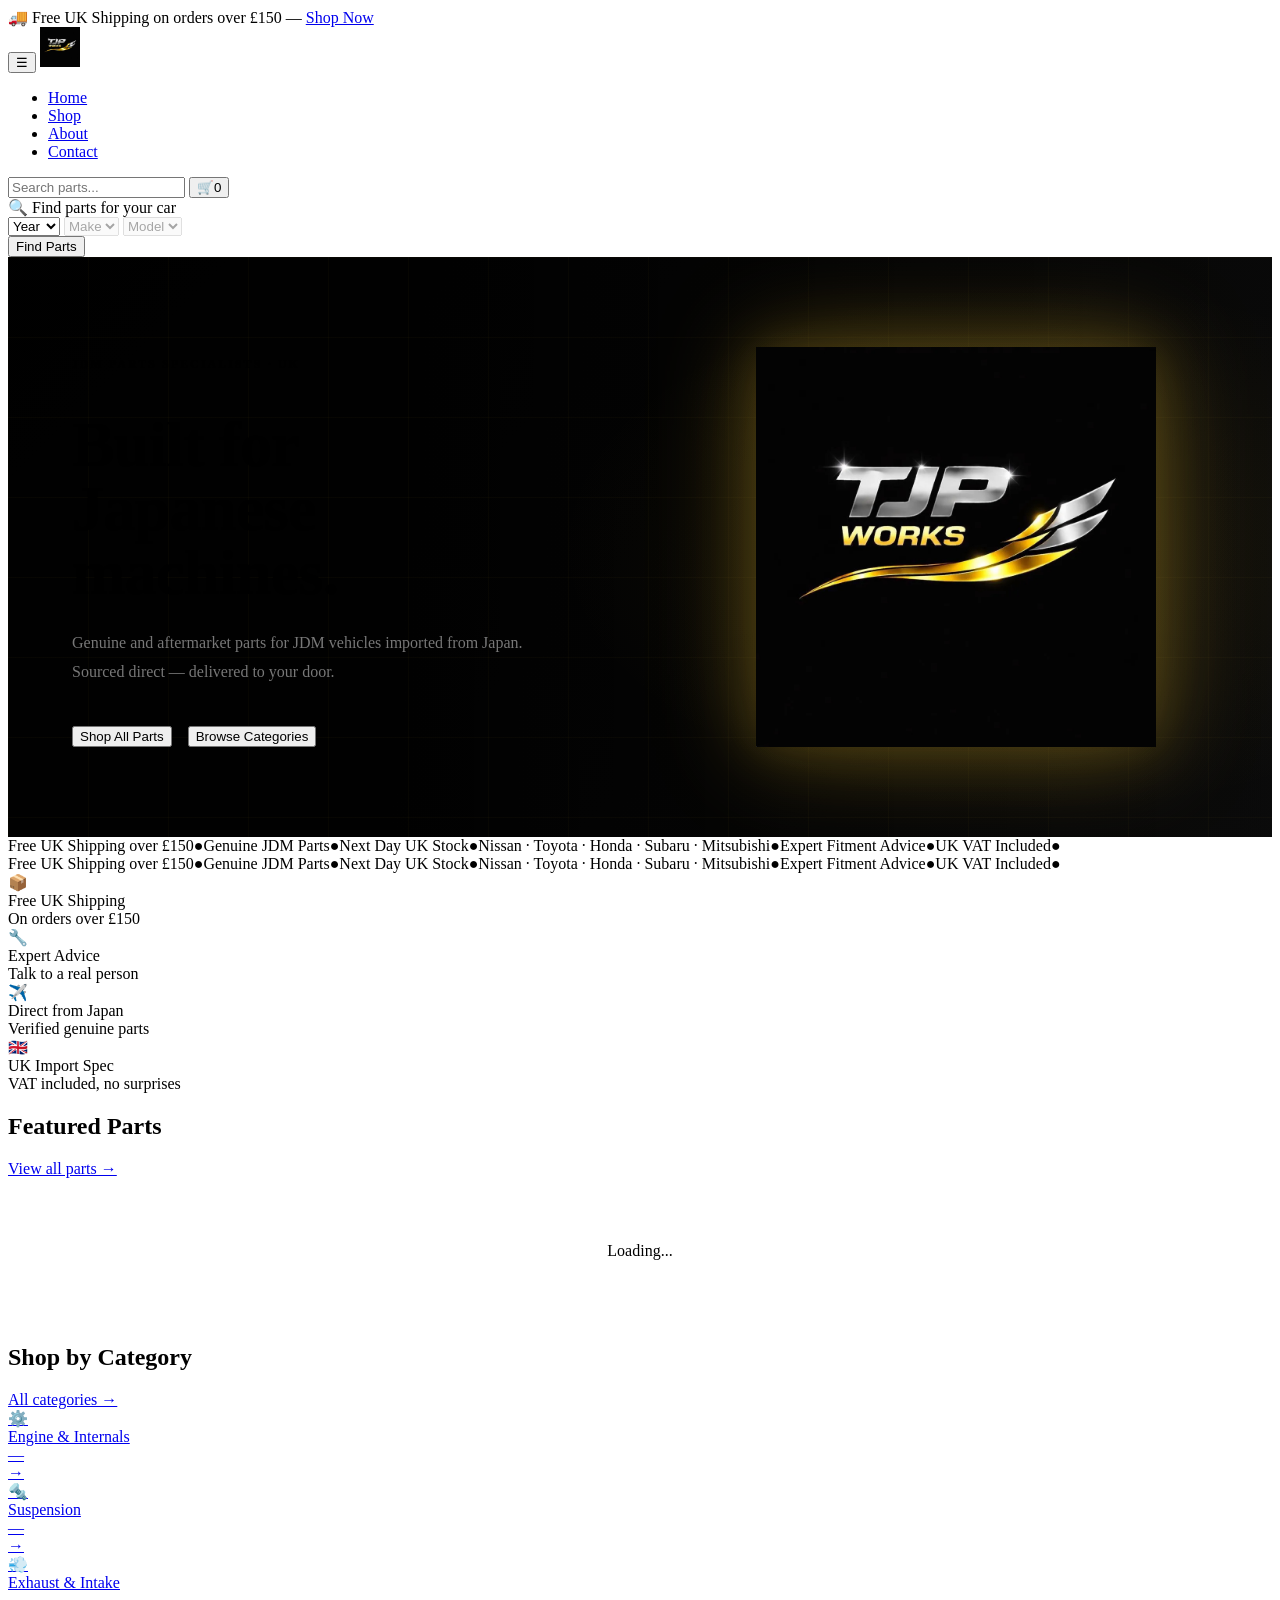
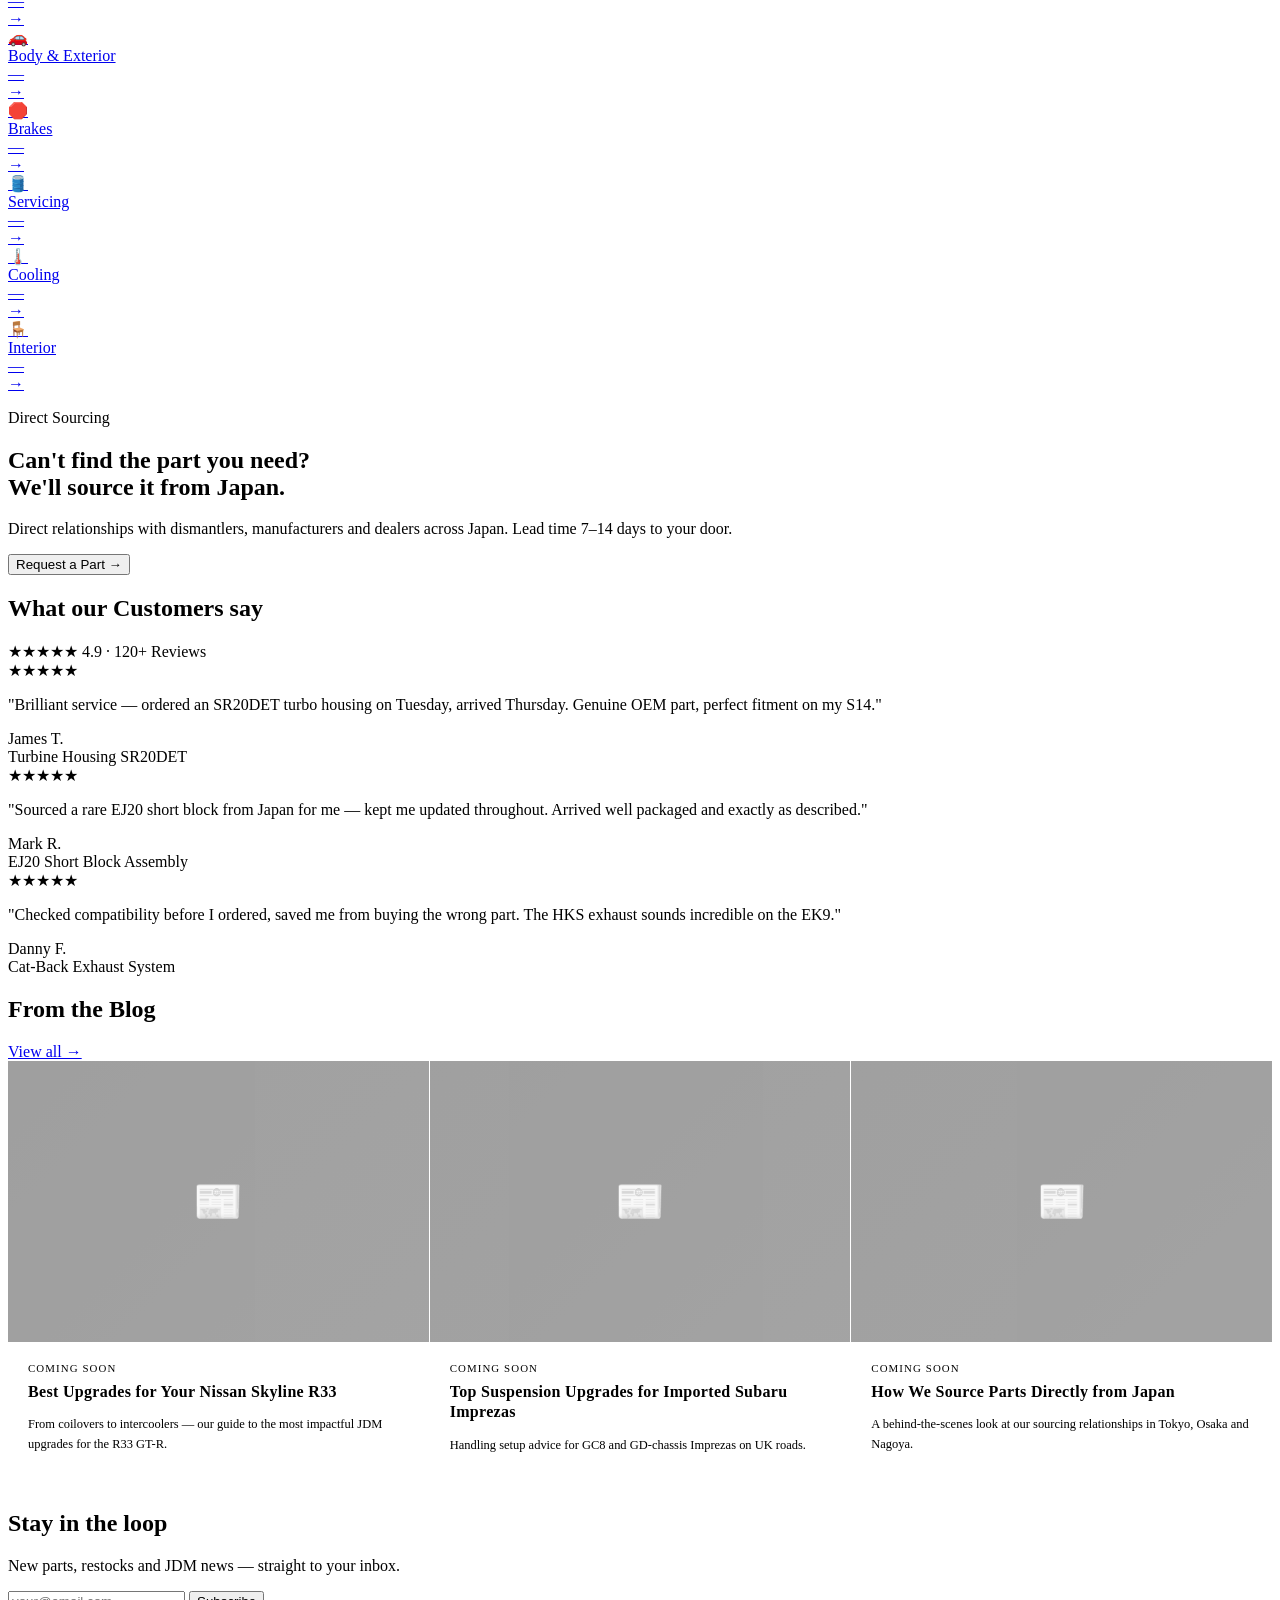
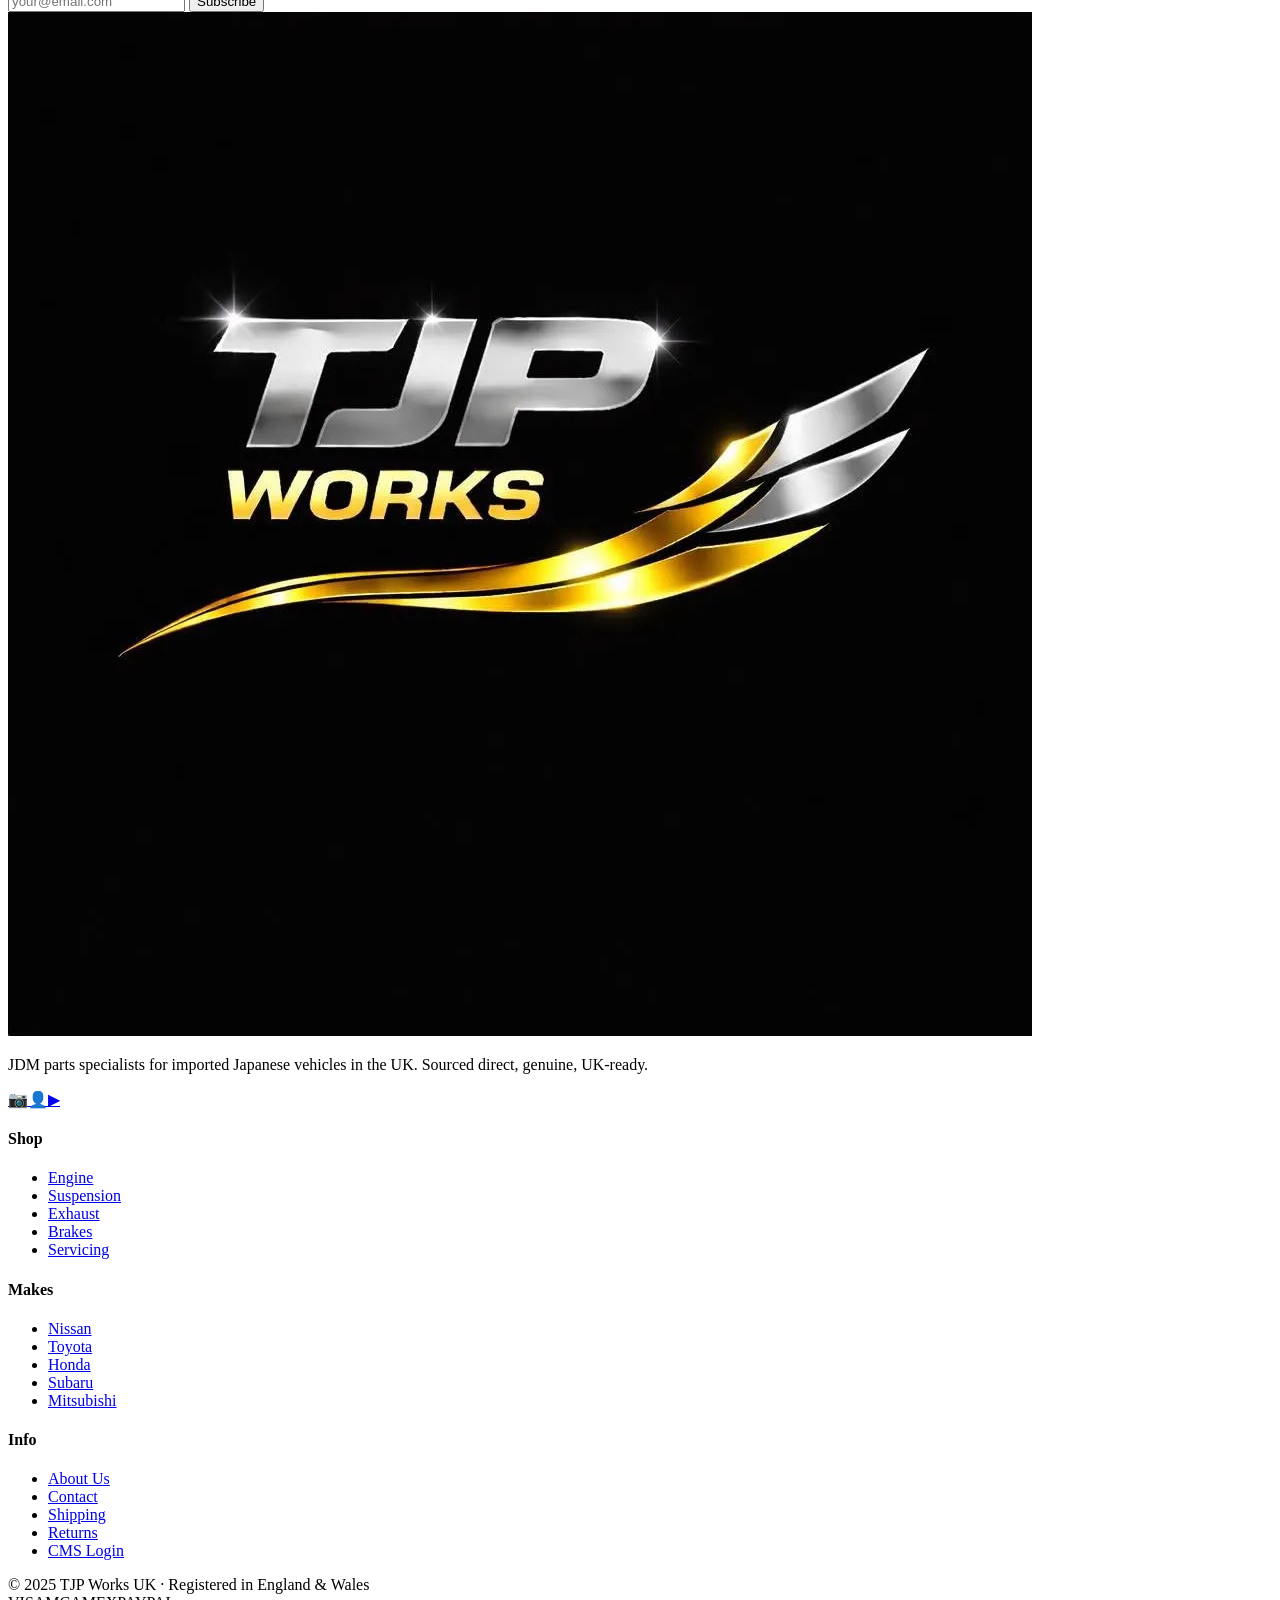
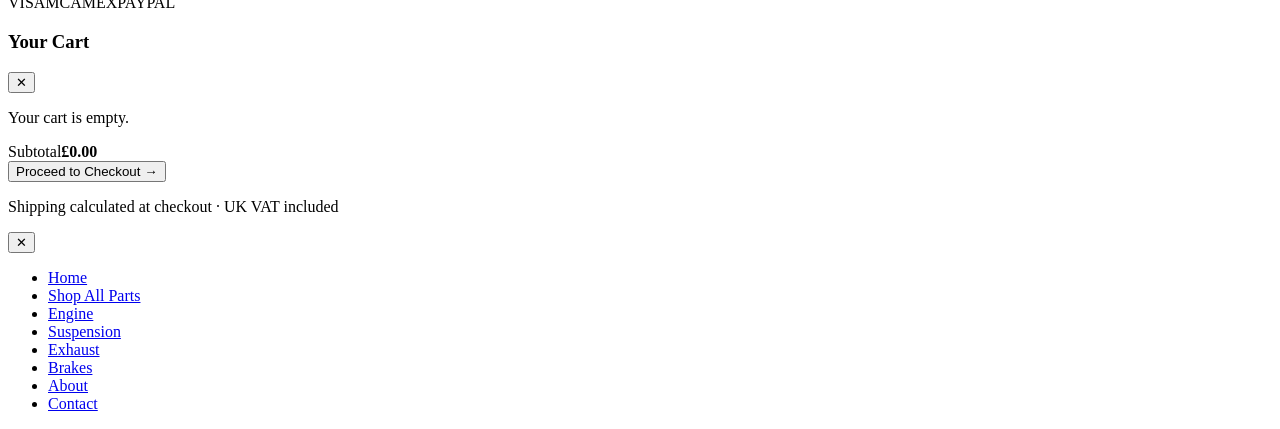
==== index.html @ e97959b3 "Update index.html" ====
<!DOCTYPE html>
<html lang="en">
<head>
<meta charset="UTF-8"/>
<meta name="viewport" content="width=device-width, initial-scale=1.0"/>
<title>TJP Works — JDM Parts Specialists</title>
<link href="https://fonts.googleapis.com/css2?family=Rajdhani:wght@400;500;600;700&family=DM+Sans:ital,wght@0,300;0,400;0,500;1,300&display=swap" rel="stylesheet"/>
<link rel="stylesheet" href="/shared.css"/>
<style>
/* ── Hero ── */
.hero{position:relative;min-height:580px;display:grid;grid-template-columns:1fr 1fr;align-items:center;overflow:hidden;background:#050505}
.hero-bg{position:absolute;inset:0;background:linear-gradient(135deg,#050505 0%,#0d0d0d 100%)}
.hero-bg::after{content:'';position:absolute;inset:0;background:linear-gradient(90deg,rgba(0,0,0,.9) 30%,rgba(0,0,0,.2) 100%)}
.hero-grid-lines{position:absolute;inset:0;background-image:linear-gradient(rgba(201,162,39,.03) 1px,transparent 1px),linear-gradient(90deg,rgba(201,162,39,.03) 1px,transparent 1px);background-size:80px 80px;z-index:1}
.hero-glow{position:absolute;right:0;top:50%;transform:translateY(-50%);width:60%;height:100%;background:radial-gradient(ellipse at 70% 50%,rgba(201,162,39,.08) 0%,transparent 65%);z-index:1}
.hero-content{position:relative;z-index:2;padding:5rem 2rem 5rem 5vw}
.hero-eyebrow{font-size:.72rem;font-weight:600;letter-spacing:.2em;text-transform:uppercase;color:var(--gold);margin-bottom:1rem}
.hero h1{font-family:var(--font-head);font-size:clamp(3rem,5vw,5rem);font-weight:700;line-height:1.0;letter-spacing:-.01em;margin-bottom:1.5rem}
.hero h1 em{font-style:normal;color:var(--gold)}
.hero-sub{font-size:1rem;color:#777;max-width:480px;margin-bottom:2.5rem;line-height:1.8;font-weight:300}
.hero-ctas{display:flex;gap:1rem;flex-wrap:wrap}
.hero-logo-side{position:relative;z-index:2;display:flex;align-items:center;justify-content:center;padding:2rem}
.hero-logo-side img{width:85%;max-width:400px;filter:drop-shadow(0 0 50px rgba(201,162,39,.4)) drop-shadow(0 0 20px rgba(201,162,39,.15));animation:float 5s ease-in-out infinite}
@keyframes float{0%,100%{transform:translateY(0)}50%{transform:translateY(-14px)}}

/* ── Featured grid ── */
.featured-grid{display:grid;grid-template-columns:repeat(3,1fr);gap:1px;background:var(--border)}

/* ── Blog ── */
.blog-grid{display:grid;grid-template-columns:repeat(3,1fr);gap:1px;background:var(--border)}
.blog-card{background:var(--card);overflow:hidden;transition:border-color .2s;border-bottom:2px solid transparent;cursor:pointer}
.blog-card:hover{border-bottom-color:var(--gold)}
.blog-img{aspect-ratio:3/2;background:linear-gradient(135deg,#111,#1a1a1a);display:flex;align-items:center;justify-content:center;font-size:2.5rem;opacity:.4;border-bottom:1px solid var(--border)}
.blog-body{padding:1.25rem}
.blog-date{font-size:.68rem;letter-spacing:.1em;text-transform:uppercase;color:var(--mid);margin-bottom:.5rem}
.blog-title{font-family:var(--font-head);font-size:1rem;font-weight:600;line-height:1.3;letter-spacing:.02em;margin-bottom:.6rem;transition:color .2s}
.blog-card:hover .blog-title{color:var(--gold)}
.blog-excerpt{font-size:.78rem;color:var(--mid);line-height:1.6;font-weight:300}

@media(max-width:900px){
  .hero{grid-template-columns:1fr}
  .hero-logo-side{display:none}
  .featured-grid{grid-template-columns:repeat(2,1fr)}
  .blog-grid{grid-template-columns:1fr}
}
@media(max-width:600px){
  .featured-grid{grid-template-columns:1fr}
}
</style>
</head>
<body>

<div class="announce">🚚 Free UK Shipping on orders over £150 — <a href="/shop.html">Shop Now</a></div>

<nav>
  <div class="nav-inner">
    <button class="mobile-menu-btn" onclick="toggleMobileNav()">☰</button>
    <a href="/" class="nav-logo" id="navLogo">
      <span class="nav-logo-text" id="navLogoText">TJP <span>Works</span></span>
    </a>
    <ul class="nav-links">
      <li><a href="/" class="active">Home</a></li>
      <li><a href="/shop.html">Shop</a></li>
      <li><a href="/about.html">About</a></li>
      <li><a href="mailto:parts@tjpworks.co.uk">Contact</a></li>
    </ul>
    <div class="nav-right">
      <input class="nav-search" type="text" placeholder="Search parts..." id="navSearch" onkeydown="if(event.key==='Enter')goToShopSearch(this.value)"/>
      <button class="nav-icon-btn" onclick="openCart()" title="Cart">
        🛒<span class="cart-badge" id="cartBadge">0</span>
      </button>
    </div>
  </div>
</nav>

<!-- VEHICLE BAR -->
<div class="vehicle-bar">
  <div class="vehicle-bar-inner">
    <span class="vehicle-bar-label">🔍 Find parts for your car</span>
    <div class="vehicle-selects">
      <select class="v-select" id="vYear" onchange="onYearChange()"><option value="">Year</option></select>
      <select class="v-select" id="vMake" onchange="onMakeChange()" disabled><option value="">Make</option></select>
      <select class="v-select" id="vModel" disabled><option value="">Model</option></select>
    </div>
    <button class="v-find-btn" onclick="findPartsByVehicle()">Find Parts</button>
  </div>
</div>

<!-- HERO -->
<div class="hero">
  <div class="hero-bg"></div>
  <div class="hero-grid-lines"></div>
  <div class="hero-glow"></div>
  <div class="hero-content">
    <p class="hero-eyebrow">JDM Parts Specialists · UK</p>
    <h1>Built for<br><em>Japanese</em><br>machines.</h1>
    <p class="hero-sub">Genuine and aftermarket parts for JDM vehicles imported from Japan. Sourced direct — delivered to your door.</p>
    <div class="hero-ctas">
      <a href="/shop.html"><button class="btn-primary">Shop All Parts</button></a>
      <a href="/shop.html"><button class="btn-ghost">Browse Categories</button></a>
    </div>
  </div>
  <div class="hero-logo-side">
    <img src="/TJPWORKSLOGO.jpg" alt="TJP Works" onerror="this.parentElement.style.display='none'"/>
  </div>
</div>

<!-- TICKER -->
<div class="ticker-wrap">
  <div class="ticker">
    <div class="ticker-inner"><span>Free UK Shipping over £150</span><span class="dot">●</span><span>Genuine JDM Parts</span><span class="dot">●</span><span>Next Day UK Stock</span><span class="dot">●</span><span>Nissan · Toyota · Honda · Subaru · Mitsubishi</span><span class="dot">●</span><span>Expert Fitment Advice</span><span class="dot">●</span><span>UK VAT Included</span><span class="dot">●</span></div>
    <div class="ticker-inner"><span>Free UK Shipping over £150</span><span class="dot">●</span><span>Genuine JDM Parts</span><span class="dot">●</span><span>Next Day UK Stock</span><span class="dot">●</span><span>Nissan · Toyota · Honda · Subaru · Mitsubishi</span><span class="dot">●</span><span>Expert Fitment Advice</span><span class="dot">●</span><span>UK VAT Included</span><span class="dot">●</span></div>
  </div>
</div>

<!-- TRUST BAR -->
<div class="trust-bar">
  <div class="trust-bar-inner">
    <div class="trust-item"><div class="trust-icon-wrap">📦</div><div><div class="trust-label">Free UK Shipping</div><div class="trust-sub">On orders over £150</div></div></div>
    <div class="trust-item"><div class="trust-icon-wrap">🔧</div><div><div class="trust-label">Expert Advice</div><div class="trust-sub">Talk to a real person</div></div></div>
    <div class="trust-item"><div class="trust-icon-wrap">✈️</div><div><div class="trust-label">Direct from Japan</div><div class="trust-sub">Verified genuine parts</div></div></div>
    <div class="trust-item"><div class="trust-icon-wrap">🇬🇧</div><div><div class="trust-label">UK Import Spec</div><div class="trust-sub">VAT included, no surprises</div></div></div>
  </div>
</div>

<!-- FEATURED PRODUCTS -->
<div class="section-wrap">
  <div class="section-hd">
    <h2>Featured <span>Parts</span></h2>
    <a href="/shop.html" class="view-all">View all parts →</a>
  </div>
  <div class="featured-grid" id="featuredGrid">
    <p style="color:var(--mid);padding:3rem;grid-column:1/-1;text-align:center">Loading...</p>
  </div>
</div>

<!-- CATEGORIES -->
<div class="section-wrap" style="padding-top:0">
  <div class="section-hd">
    <h2>Shop by <span>Category</span></h2>
    <a href="/shop.html" class="view-all">All categories →</a>
  </div>
  <div class="cat-tiles">
    <a href="/shop.html?category=engine" class="cat-tile"><div class="cat-tile-bg"></div><div class="cat-tile-emoji">⚙️</div><div class="cat-tile-overlay"></div><div class="cat-tile-content"><div class="cat-tile-name">Engine & Internals</div><div class="cat-tile-count" id="count-engine">—</div></div><span class="cat-tile-arrow">→</span></a>
    <a href="/shop.html?category=suspension" class="cat-tile"><div class="cat-tile-bg"></div><div class="cat-tile-emoji">🔩</div><div class="cat-tile-overlay"></div><div class="cat-tile-content"><div class="cat-tile-name">Suspension</div><div class="cat-tile-count" id="count-suspension">—</div></div><span class="cat-tile-arrow">→</span></a>
    <a href="/shop.html?category=exhaust" class="cat-tile"><div class="cat-tile-bg"></div><div class="cat-tile-emoji">💨</div><div class="cat-tile-overlay"></div><div class="cat-tile-content"><div class="cat-tile-name">Exhaust & Intake</div><div class="cat-tile-count" id="count-exhaust">—</div></div><span class="cat-tile-arrow">→</span></a>
    <a href="/shop.html?category=body" class="cat-tile"><div class="cat-tile-bg"></div><div class="cat-tile-emoji">🚗</div><div class="cat-tile-overlay"></div><div class="cat-tile-content"><div class="cat-tile-name">Body & Exterior</div><div class="cat-tile-count" id="count-body">—</div></div><span class="cat-tile-arrow">→</span></a>
    <a href="/shop.html?category=brakes" class="cat-tile"><div class="cat-tile-bg"></div><div class="cat-tile-emoji">🛑</div><div class="cat-tile-overlay"></div><div class="cat-tile-content"><div class="cat-tile-name">Brakes</div><div class="cat-tile-count" id="count-brakes">—</div></div><span class="cat-tile-arrow">→</span></a>
    <a href="/shop.html?category=servicing" class="cat-tile"><div class="cat-tile-bg"></div><div class="cat-tile-emoji">🛢️</div><div class="cat-tile-overlay"></div><div class="cat-tile-content"><div class="cat-tile-name">Servicing</div><div class="cat-tile-count" id="count-servicing">—</div></div><span class="cat-tile-arrow">→</span></a>
    <a href="/shop.html?category=cooling" class="cat-tile"><div class="cat-tile-bg"></div><div class="cat-tile-emoji">🌡️</div><div class="cat-tile-overlay"></div><div class="cat-tile-content"><div class="cat-tile-name">Cooling</div><div class="cat-tile-count" id="count-cooling">—</div></div><span class="cat-tile-arrow">→</span></a>
    <a href="/shop.html?category=interior" class="cat-tile"><div class="cat-tile-bg"></div><div class="cat-tile-emoji">🪑</div><div class="cat-tile-overlay"></div><div class="cat-tile-content"><div class="cat-tile-name">Interior</div><div class="cat-tile-count" id="count-interior">—</div></div><span class="cat-tile-arrow">→</span></a>
  </div>
</div>

<!-- EDITORIAL -->
<div class="editorial">
  <div class="editorial-bg"></div><div class="editorial-grid"></div><div class="editorial-glow"></div>
  <div class="editorial-content">
    <p class="editorial-tag">Direct Sourcing</p>
    <h2>Can't find the part you need?<br>We'll source it from Japan.</h2>
    <p>Direct relationships with dismantlers, manufacturers and dealers across Japan. Lead time 7–14 days to your door.</p>
    <button class="btn-primary" onclick="window.location.href='mailto:parts@tjpworks.co.uk'">Request a Part →</button>
  </div>
</div>

<!-- REVIEWS -->
<div class="section-wrap">
  <div class="section-hd"><h2>What our <span>Customers</span> say</h2><span class="view-all">★★★★★ 4.9 · 120+ Reviews</span></div>
  <div class="reviews-grid">
    <div class="review-card"><div class="review-stars">★★★★★</div><p class="review-text">"Brilliant service — ordered an SR20DET turbo housing on Tuesday, arrived Thursday. Genuine OEM part, perfect fitment on my S14."</p><div class="review-author">James T.</div><div class="review-product">Turbine Housing SR20DET</div></div>
    <div class="review-card"><div class="review-stars">★★★★★</div><p class="review-text">"Sourced a rare EJ20 short block from Japan for me — kept me updated throughout. Arrived well packaged and exactly as described."</p><div class="review-author">Mark R.</div><div class="review-product">EJ20 Short Block Assembly</div></div>
    <div class="review-card"><div class="review-stars">★★★★★</div><p class="review-text">"Checked compatibility before I ordered, saved me from buying the wrong part. The HKS exhaust sounds incredible on the EK9."</p><div class="review-author">Danny F.</div><div class="review-product">Cat-Back Exhaust System</div></div>
  </div>
</div>

<!-- BLOG -->
<div class="section-wrap" style="padding-top:0">
  <div class="section-hd"><h2>From the <span>Blog</span></h2><a href="#" class="view-all">View all →</a></div>
  <div class="blog-grid">
    <div class="blog-card"><div class="blog-img">📰</div><div class="blog-body"><div class="blog-date">Coming Soon</div><div class="blog-title">Best Upgrades for Your Nissan Skyline R33</div><p class="blog-excerpt">From coilovers to intercoolers — our guide to the most impactful JDM upgrades for the R33 GT-R.</p></div></div>
    <div class="blog-card"><div class="blog-img">📰</div><div class="blog-body"><div class="blog-date">Coming Soon</div><div class="blog-title">Top Suspension Upgrades for Imported Subaru Imprezas</div><p class="blog-excerpt">Handling setup advice for GC8 and GD-chassis Imprezas on UK roads.</p></div></div>
    <div class="blog-card"><div class="blog-img">📰</div><div class="blog-body"><div class="blog-date">Coming Soon</div><div class="blog-title">How We Source Parts Directly from Japan</div><p class="blog-excerpt">A behind-the-scenes look at our sourcing relationships in Tokyo, Osaka and Nagoya.</p></div></div>
  </div>
</div>

<!-- NEWSLETTER -->
<div class="newsletter">
  <h2>Stay in the <span style="color:var(--gold)">loop</span></h2>
  <p>New parts, restocks and JDM news — straight to your inbox.</p>
  <div class="newsletter-form">
    <input class="newsletter-input" type="email" placeholder="your@email.com"/>
    <button class="newsletter-btn">Subscribe</button>
  </div>
</div>

<!-- FOOTER -->
<footer>
  <div class="footer-inner">
    <div class="footer-brand">
      <img src="/TJPWORKSLOGO.jpg" alt="TJP Works" onerror="this.style.display='none';document.getElementById('ftLogoTxt').style.display='block'"/>
      <div class="footer-brand-text" id="ftLogoTxt" style="display:none">TJP <span>Works</span> UK</div>
      <p class="footer-desc">JDM parts specialists for imported Japanese vehicles in the UK. Sourced direct, genuine, UK-ready.</p>
      <div class="footer-socials"><a class="social-btn" href="#">📷</a><a class="social-btn" href="#">👤</a><a class="social-btn" href="#">▶</a></div>
    </div>
    <div class="footer-col"><h4>Shop</h4><ul><li><a href="/shop.html?category=engine">Engine</a></li><li><a href="/shop.html?category=suspension">Suspension</a></li><li><a href="/shop.html?category=exhaust">Exhaust</a></li><li><a href="/shop.html?category=brakes">Brakes</a></li><li><a href="/shop.html?category=servicing">Servicing</a></li></ul></div>
    <div class="footer-col"><h4>Makes</h4><ul><li><a href="/shop.html?make=nissan">Nissan</a></li><li><a href="/shop.html?make=toyota">Toyota</a></li><li><a href="/shop.html?make=honda">Honda</a></li><li><a href="/shop.html?make=subaru">Subaru</a></li><li><a href="/shop.html?make=mitsubishi">Mitsubishi</a></li></ul></div>
    <div class="footer-col"><h4>Info</h4><ul><li><a href="/about.html">About Us</a></li><li><a href="mailto:parts@tjpworks.co.uk">Contact</a></li><li><a href="#">Shipping</a></li><li><a href="#">Returns</a></li><li><a href="/admin">CMS Login</a></li></ul></div>
  </div>
  <div class="footer-bottom">
    <div class="footer-bottom-left">© 2025 TJP Works UK · Registered in England & Wales</div>
    <div class="payment-icons"><span class="pay-icon">VISA</span><span class="pay-icon">MC</span><span class="pay-icon">AMEX</span><span class="pay-icon">PAYPAL</span></div>
  </div>
</footer>

<!-- CART -->
<div class="overlay" id="overlay" onclick="closeCart()"></div>
<div class="cart-drawer" id="cartDrawer">
  <div class="cart-head"><h3>Your Cart</h3><button class="cart-close" onclick="closeCart()">✕</button></div>
  <div class="cart-body" id="cartBody"><p class="cart-empty">Your cart is empty.</p></div>
  <div class="cart-foot">
    <div class="cart-subtotal"><span>Subtotal</span><strong id="cartTotal">£0.00</strong></div>
    <button class="checkout-btn" onclick="alert('Checkout coming soon!\n\nTo order now email parts@tjpworks.co.uk')">Proceed to Checkout →</button>
    <p class="cart-note">Shipping calculated at checkout · UK VAT included</p>
  </div>
</div>

<!-- MOBILE NAV -->
<div class="overlay" id="mobileOverlay" onclick="toggleMobileNav()"></div>
<div class="mobile-nav" id="mobileNav">
  <button class="mobile-nav-close" onclick="toggleMobileNav()">✕</button>
  <ul class="mobile-nav-links">
    <li><a href="/">Home</a></li>
    <li><a href="/shop.html">Shop All Parts</a></li>
    <li><a href="/shop.html?category=engine">Engine</a></li>
    <li><a href="/shop.html?category=suspension">Suspension</a></li>
    <li><a href="/shop.html?category=exhaust">Exhaust</a></li>
    <li><a href="/shop.html?category=brakes">Brakes</a></li>
    <li><a href="/about.html">About</a></li>
    <li><a href="mailto:parts@tjpworks.co.uk">Contact</a></li>
  </ul>
</div>

<div class="toast" id="toast"></div>

<script src="/shared.js"></script>
<script>
// ── Logo ──────────────────────────────────────────────────────
(function(){
  const img = new Image();
  img.onload = function(){
    img.style.cssText = 'height:40px;width:auto';
    img.alt = 'TJP Works';
    const wrap = document.getElementById('navLogo');
    wrap.innerHTML = '';
    wrap.appendChild(img);
  };
  img.src = '/TJPWORKSLOGO.jpg';
})();

// ── Vehicle selector ──────────────────────────────────────────
(function(){
  const sel = document.getElementById('vYear');
  for(let y = 2024; y >= 1980; y--){
    const o = document.createElement('option');
    o.value = y; o.textContent = y;
    sel.appendChild(o);
  }
})();

function onYearChange(){
  const year = parseInt(document.getElementById('vYear').value);
  const makeSel = document.getElementById('vMake');
  makeSel.innerHTML = '<option value="">Make</option>';
  document.getElementById('vModel').innerHTML = '<option value="">Model</option>';
  document.getElementById('vModel').disabled = true;
  if(!year){ makeSel.disabled = true; return; }
  Object.entries(VEHICLE_DATA).forEach(([k,v])=>{
    const o = document.createElement('option');
    o.value = k; o.textContent = v.label;
    makeSel.appendChild(o);
  });
  makeSel.disabled = false;
}

function onMakeChange(){
  const make = document.getElementById('vMake').value;
  const modelSel = document.getElementById('vModel');
  modelSel.innerHTML = '<option value="">Model</option>';
  if(!make){ modelSel.disabled = true; return; }
  VEHICLE_DATA[make]?.models.forEach(m => {
    const o = document.createElement('option');
    o.value = m; o.textContent = m;
    modelSel.appendChild(o);
  });
  modelSel.disabled = false;
}

function findPartsByVehicle(){
  const year  = document.getElementById('vYear').value;
  const make  = document.getElementById('vMake').value;
  const model = document.getElementById('vModel').value;
  if(!year && !make){ showToast('Please select a year or make'); return; }
  const params = new URLSearchParams();
  if(year)  params.set('year', year);
  if(make)  params.set('make', make);
  if(model) params.set('model', model);
  window.location.href = '/shop.html?' + params.toString();
}

function goToShopSearch(val){
  if(val.trim()) window.location.href = '/shop.html?search=' + encodeURIComponent(val.trim());
}

// ── Load featured products ────────────────────────────────────
function productCardHTML(p, allProducts) {
  const id = getProductId(p);
  const imgHTML = p.image
    ? `<img src="${p.image}" alt="${p.title}"/>`
    : `<span class="placeholder-emoji">${p.emoji || '⚙️'}</span>`;
  const badge = p.badge ? `<span class="product-badge badge-${p.badge.toLowerCase()==='sale'?'sale':p.badge.toLowerCase()==='jdm'?'jdm':'new'}">${p.badge}</span>` : '';
  const stock = p.stock==='uk'
    ? '<span class="stock-dot dot-uk">UK Stock</span>'
    : '<span class="stock-dot dot-jp">Japan</span>';
  const was = p.original_price ? `<span class="product-was">£${Number(p.original_price).toLocaleString()}</span>` : '';
  return `
    <div class="product-card" onclick="window.location.href='/product.html?id=${id}'">
      <div class="product-card-img">${badge}${imgHTML}${stock}</div>
      <div class="product-card-body">
        <div class="product-brand">${p.brand}</div>
        <div class="product-name">${p.title}</div>
        <div class="product-compat">Fits: ${p.compatibility}</div>
        <div class="product-foot">
          <div class="product-price">£${Number(p.price).toLocaleString()}${was}</div>
          <button class="add-btn" onclick="event.stopPropagation();addToCart('${id}', window._products)">Add</button>
        </div>
      </div>
    </div>`;
}

loadProducts().then(products => {
  window._products = products;

  // Update category counts
  ['engine','suspension','exhaust','body','brakes','servicing','cooling','interior'].forEach(cat => {
    const el = document.getElementById('count-' + cat);
    if(el){
      const n = products.filter(p => p.category === cat).length;
      el.textContent = n + ' part' + (n !== 1 ? 's' : '');
    }
  });

  // Get featured products — manual first, fallback to newest
  let featured = products.filter(p => p.featured === true || p.featured === 'true');
  if(!featured.length) featured = [...products].reverse().slice(0, 6);
  featured = featured.slice(0, 6);

  const grid = document.getElementById('featuredGrid');
  if(!featured.length){
    grid.innerHTML = '<p style="color:var(--mid);padding:3rem;grid-column:1/-1;text-align:center">No featured products yet — add some in the CMS.</p>';
    return;
  }
  grid.innerHTML = featured.map(p => productCardHTML(p, products)).join('');
});
</script>
</body>
</html>
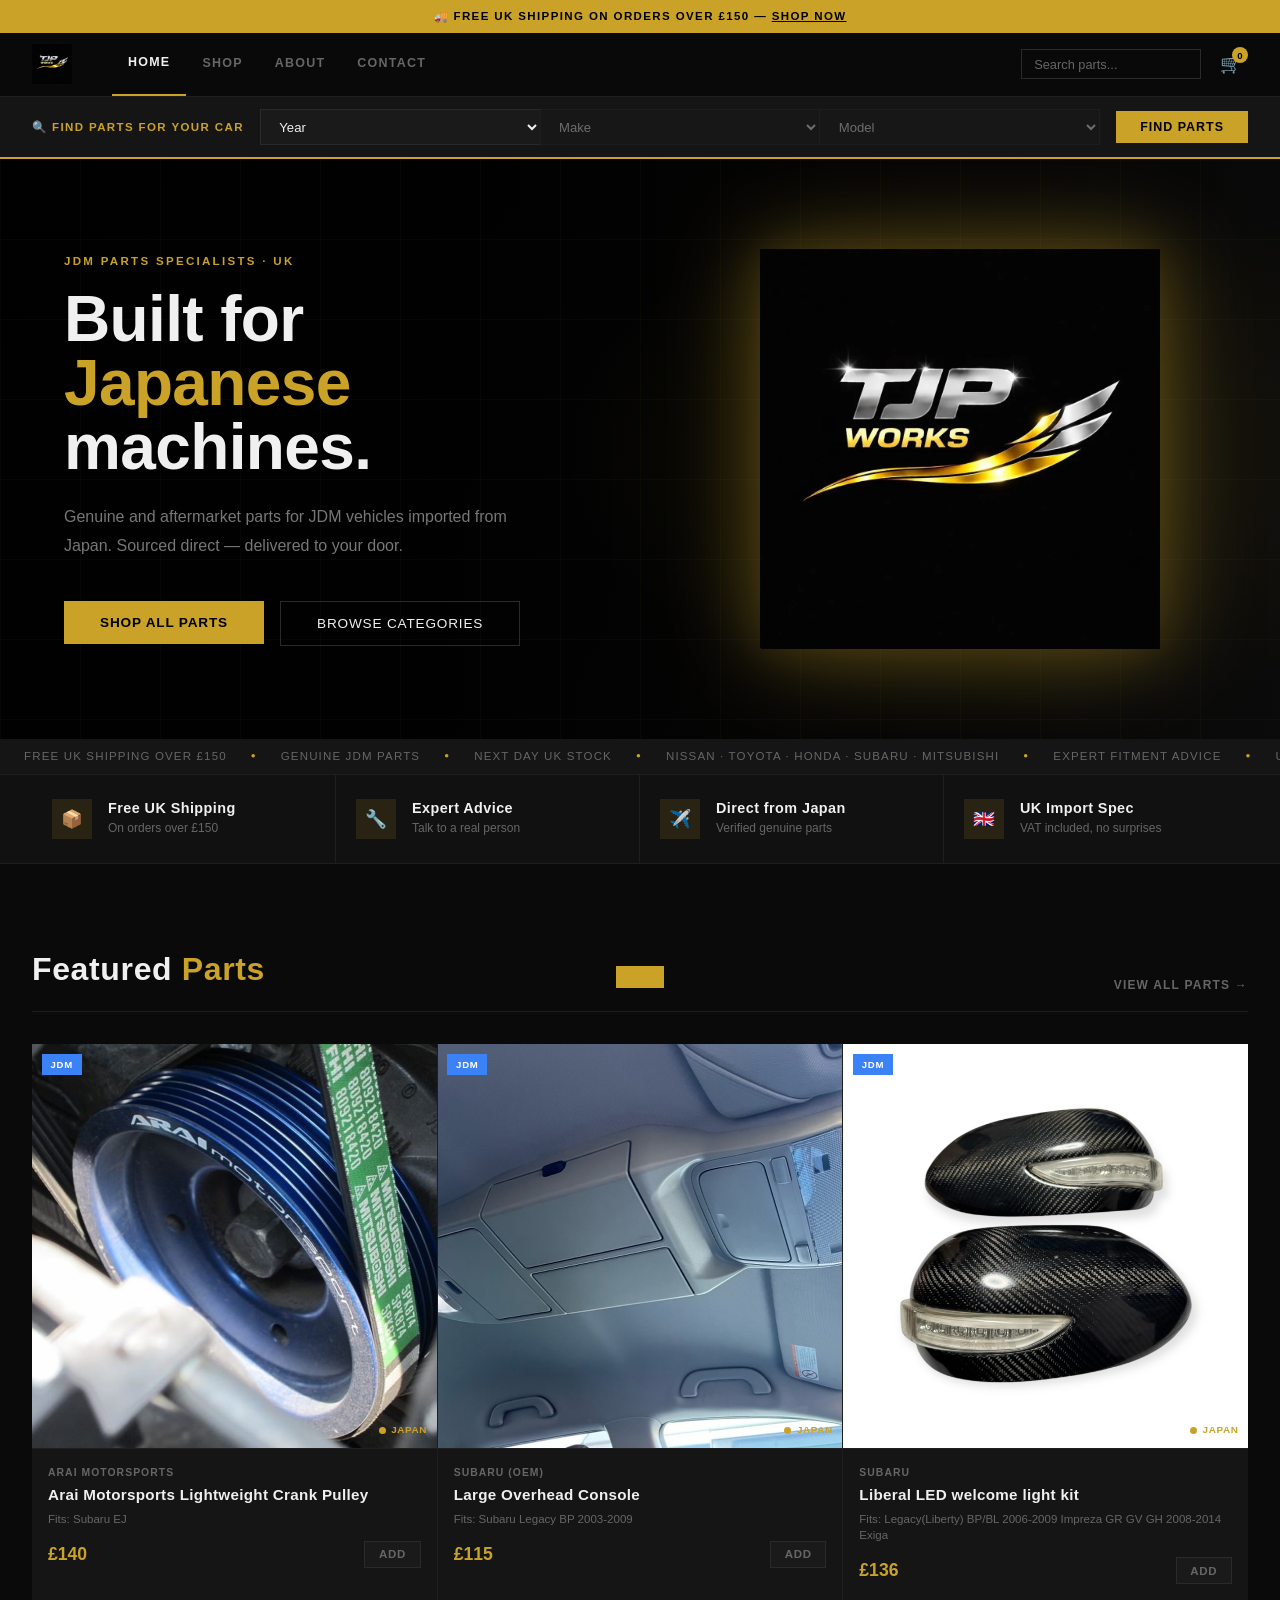
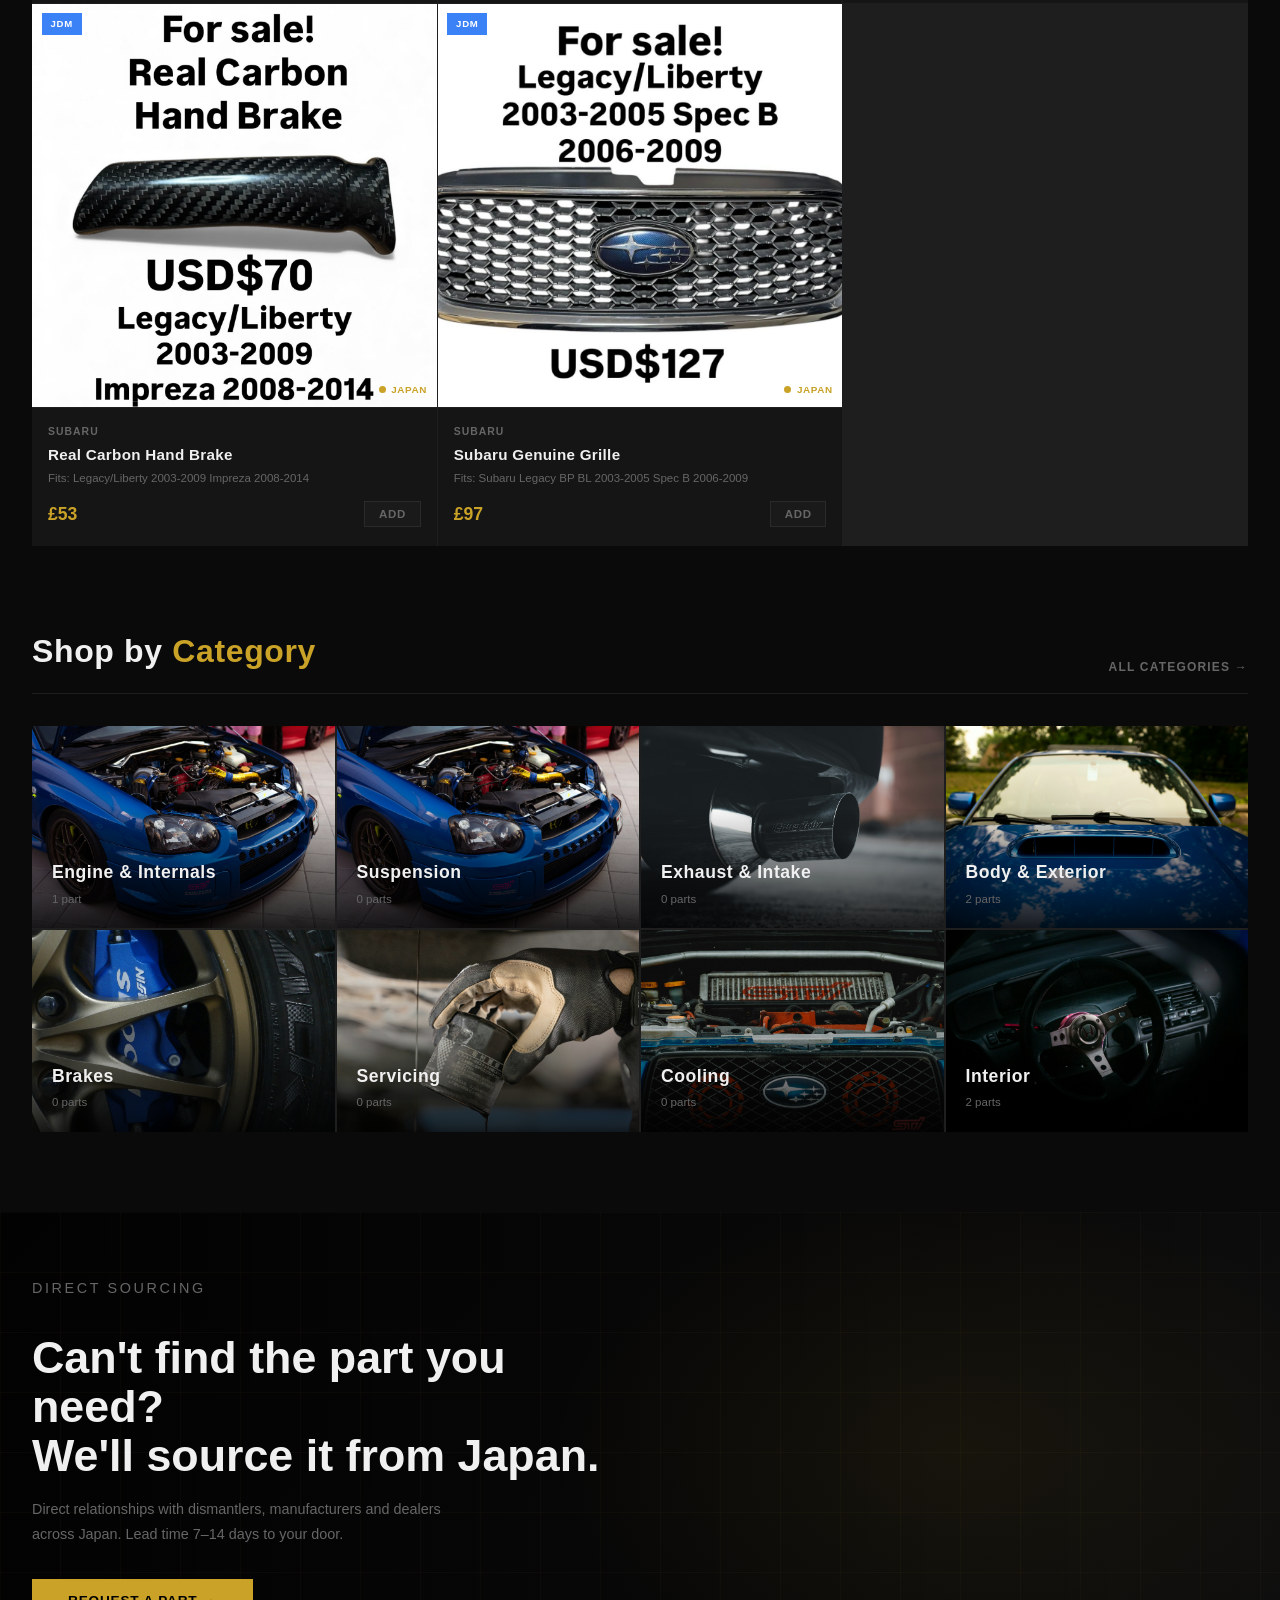
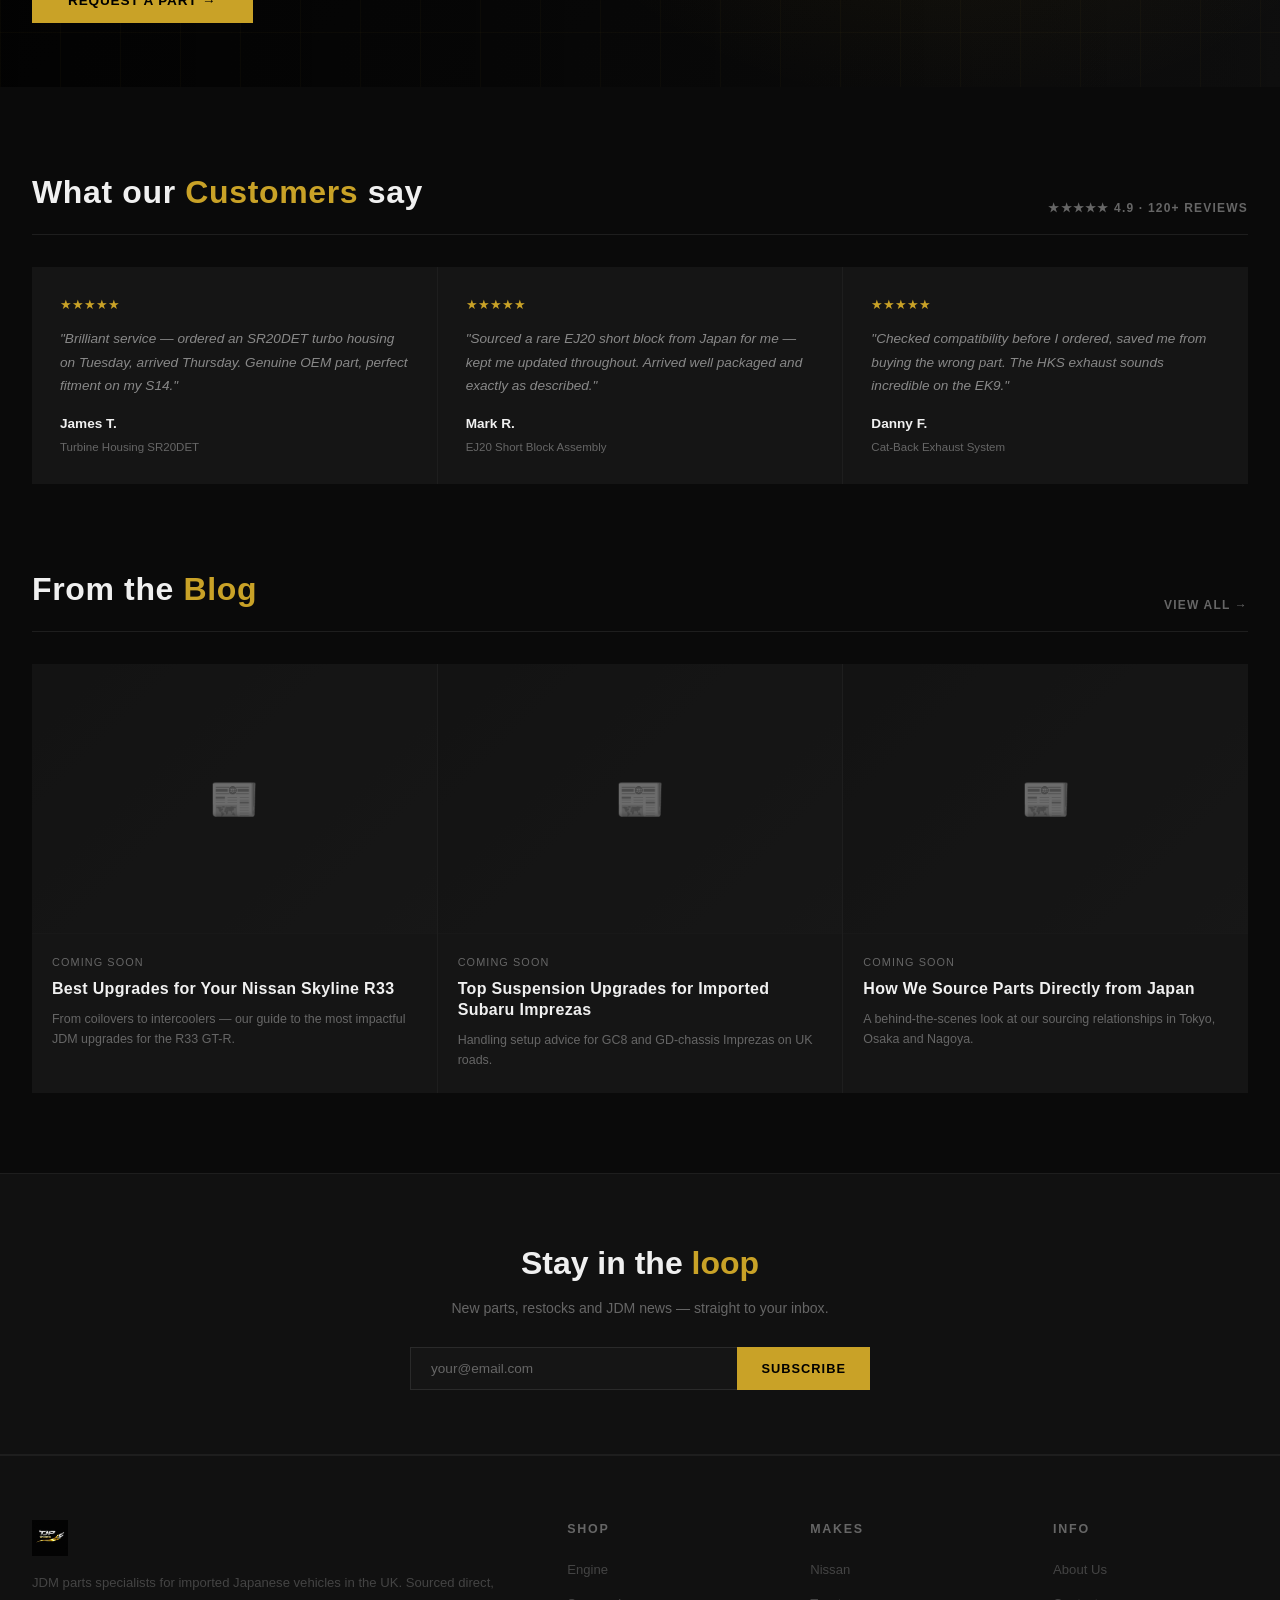
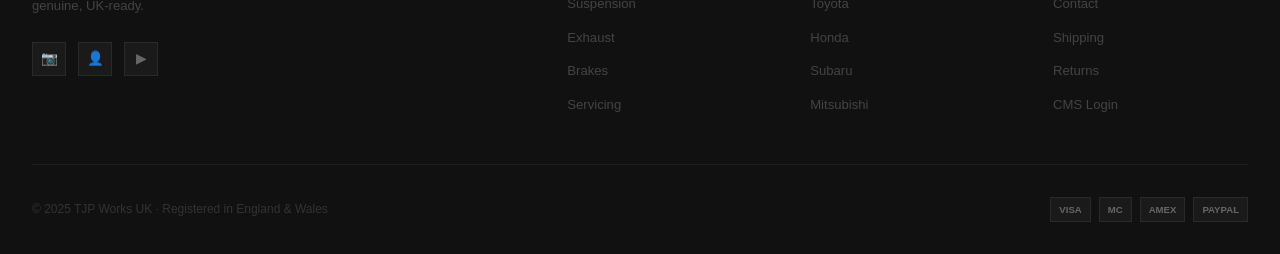
==== commit 458ac17b: "Update index.html" ====
--- a/index.html
+++ b/index.html
@@ -140,16 +140,16 @@
     <h2>Shop by <span>Category</span></h2>
     <a href="/shop.html" class="view-all">All categories →</a>
   </div>
-  <div class="cat-tiles">
-    <a href="/shop.html?category=engine" class="cat-tile"><div class="cat-tile-bg"></div><div class="cat-tile-emoji">⚙️</div><div class="cat-tile-overlay"></div><div class="cat-tile-content"><div class="cat-tile-name">Engine & Internals</div><div class="cat-tile-count" id="count-engine">—</div></div><span class="cat-tile-arrow">→</span></a>
-    <a href="/shop.html?category=suspension" class="cat-tile"><div class="cat-tile-bg"></div><div class="cat-tile-emoji">🔩</div><div class="cat-tile-overlay"></div><div class="cat-tile-content"><div class="cat-tile-name">Suspension</div><div class="cat-tile-count" id="count-suspension">—</div></div><span class="cat-tile-arrow">→</span></a>
-    <a href="/shop.html?category=exhaust" class="cat-tile"><div class="cat-tile-bg"></div><div class="cat-tile-emoji">💨</div><div class="cat-tile-overlay"></div><div class="cat-tile-content"><div class="cat-tile-name">Exhaust & Intake</div><div class="cat-tile-count" id="count-exhaust">—</div></div><span class="cat-tile-arrow">→</span></a>
-    <a href="/shop.html?category=body" class="cat-tile"><div class="cat-tile-bg"></div><div class="cat-tile-emoji">🚗</div><div class="cat-tile-overlay"></div><div class="cat-tile-content"><div class="cat-tile-name">Body & Exterior</div><div class="cat-tile-count" id="count-body">—</div></div><span class="cat-tile-arrow">→</span></a>
-    <a href="/shop.html?category=brakes" class="cat-tile"><div class="cat-tile-bg"></div><div class="cat-tile-emoji">🛑</div><div class="cat-tile-overlay"></div><div class="cat-tile-content"><div class="cat-tile-name">Brakes</div><div class="cat-tile-count" id="count-brakes">—</div></div><span class="cat-tile-arrow">→</span></a>
-    <a href="/shop.html?category=servicing" class="cat-tile"><div class="cat-tile-bg"></div><div class="cat-tile-emoji">🛢️</div><div class="cat-tile-overlay"></div><div class="cat-tile-content"><div class="cat-tile-name">Servicing</div><div class="cat-tile-count" id="count-servicing">—</div></div><span class="cat-tile-arrow">→</span></a>
-    <a href="/shop.html?category=cooling" class="cat-tile"><div class="cat-tile-bg"></div><div class="cat-tile-emoji">🌡️</div><div class="cat-tile-overlay"></div><div class="cat-tile-content"><div class="cat-tile-name">Cooling</div><div class="cat-tile-count" id="count-cooling">—</div></div><span class="cat-tile-arrow">→</span></a>
-    <a href="/shop.html?category=interior" class="cat-tile"><div class="cat-tile-bg"></div><div class="cat-tile-emoji">🪑</div><div class="cat-tile-overlay"></div><div class="cat-tile-content"><div class="cat-tile-name">Interior</div><div class="cat-tile-count" id="count-interior">—</div></div><span class="cat-tile-arrow">→</span></a>
-  </div>
+<div class="cat-tiles">
+  <a href="/shop.html?category=engine" class="cat-tile"><div class="cat-tile-bg" style="background:url('/Engine&internalsimage.jpg') center/cover no-repeat"></div><div class="cat-tile-overlay"></div><div class="cat-tile-content"><div class="cat-tile-name">Engine & Internals</div><div class="cat-tile-count" id="count-engine">—</div></div><span class="cat-tile-arrow">→</span></a>
+  <a href="/shop.html?category=suspension" class="cat-tile"><div class="cat-tile-bg" style="background:url('/Suspensionimage.jpg') center/cover no-repeat"></div><div class="cat-tile-overlay"></div><div class="cat-tile-content"><div class="cat-tile-name">Suspension</div><div class="cat-tile-count" id="count-suspension">—</div></div><span class="cat-tile-arrow">→</span></a>
+  <a href="/shop.html?category=exhaust" class="cat-tile"><div class="cat-tile-bg" style="background:url('/Exhaust&intakeimage.jpg') center/cover no-repeat"></div><div class="cat-tile-overlay"></div><div class="cat-tile-content"><div class="cat-tile-name">Exhaust & Intake</div><div class="cat-tile-count" id="count-exhaust">—</div></div><span class="cat-tile-arrow">→</span></a>
+  <a href="/shop.html?category=body" class="cat-tile"><div class="cat-tile-bg" style="background:url('/Body&exteriorimage.jpg') center/cover no-repeat"></div><div class="cat-tile-overlay"></div><div class="cat-tile-content"><div class="cat-tile-name">Body & Exterior</div><div class="cat-tile-count" id="count-body">—</div></div><span class="cat-tile-arrow">→</span></a>
+  <a href="/shop.html?category=brakes" class="cat-tile"><div class="cat-tile-bg" style="background:url('/Brakesimage.jpg') center/cover no-repeat"></div><div class="cat-tile-overlay"></div><div class="cat-tile-content"><div class="cat-tile-name">Brakes</div><div class="cat-tile-count" id="count-brakes">—</div></div><span class="cat-tile-arrow">→</span></a>
+  <a href="/shop.html?category=servicing" class="cat-tile"><div class="cat-tile-bg" style="background:url('/Servicingimage.jpg') center/cover no-repeat"></div><div class="cat-tile-overlay"></div><div class="cat-tile-content"><div class="cat-tile-name">Servicing</div><div class="cat-tile-count" id="count-servicing">—</div></div><span class="cat-tile-arrow">→</span></a>
+  <a href="/shop.html?category=cooling" class="cat-tile"><div class="cat-tile-bg" style="background:url('/Coolingimage.jpg') center/cover no-repeat"></div><div class="cat-tile-overlay"></div><div class="cat-tile-content"><div class="cat-tile-name">Cooling</div><div class="cat-tile-count" id="count-cooling">—</div></div><span class="cat-tile-arrow">→</span></a>
+  <a href="/shop.html?category=interior" class="cat-tile"><div class="cat-tile-bg" style="background:url('/Interiorimage.jpg') center/cover no-repeat"></div><div class="cat-tile-overlay"></div><div class="cat-tile-content"><div class="cat-tile-name">Interior</div><div class="cat-tile-count" id="count-interior">—</div></div><span class="cat-tile-arrow">→</span></a>
+</div>
 </div>
 
 <!-- EDITORIAL -->
--- a/shared.css
+++ b/shared.css
@@ -0,0 +1,245 @@
+/* ── Reset & Variables ───────────────────────────────────────── */
+*,*::before,*::after{box-sizing:border-box;margin:0;padding:0}
+:root{
+  --bg:#0a0a0a;--surface:#111;--card:#151515;--card2:#1a1a1a;
+  --border:#1e1e1e;--border2:#2a2a2a;
+  --gold:#C9A227;--gold-light:#E8C558;--gold-dim:rgba(201,162,39,.12);
+  --white:#F0F0F0;--mid:#666;--dim:#333;
+  --font-head:'Rajdhani',sans-serif;--font-body:'DM Sans',sans-serif;
+  --nav-h:64px;--vehicle-h:52px;
+}
+html{scroll-behavior:smooth}
+body{background:var(--bg);color:var(--white);font-family:var(--font-body);font-size:15px;line-height:1.6;overflow-x:hidden}
+img{display:block;max-width:100%}
+a{color:inherit;text-decoration:none}
+button{cursor:pointer;font-family:var(--font-body)}
+
+/* ── Announcement ────────────────────────────────────────────── */
+.announce{background:var(--gold);color:#000;text-align:center;font-size:.72rem;font-weight:700;letter-spacing:.12em;text-transform:uppercase;padding:.45rem 1rem}
+.announce a{text-decoration:underline;color:#000}
+
+/* ── Nav ─────────────────────────────────────────────────────── */
+nav{position:sticky;top:0;z-index:200;background:rgba(10,10,10,.97);backdrop-filter:blur(16px);border-bottom:1px solid var(--border);height:var(--nav-h)}
+.nav-inner{max-width:1400px;margin:0 auto;padding:0 2rem;height:100%;display:flex;align-items:center;gap:1.5rem}
+.nav-logo img{height:40px;width:auto}
+.nav-logo-text{font-family:var(--font-head);font-size:1.3rem;font-weight:700;letter-spacing:.05em;white-space:nowrap}
+.nav-logo-text span{color:var(--gold)}
+.nav-links{display:flex;align-items:center;gap:0;list-style:none;margin-left:1rem}
+.nav-links>li{position:relative}
+.nav-links>li>a{display:flex;align-items:center;gap:.3rem;font-size:.78rem;font-weight:600;letter-spacing:.1em;text-transform:uppercase;color:var(--mid);padding:0 1rem;height:var(--nav-h);transition:color .2s;white-space:nowrap}
+.nav-links>li>a:hover,.nav-links>li>a.active{color:var(--white)}
+.nav-links>li>a.active{border-bottom:2px solid var(--gold)}
+.nav-right{margin-left:auto;display:flex;align-items:center;gap:.75rem}
+.nav-search{background:none;border:1px solid var(--border2);color:var(--mid);padding:.4rem .75rem;font-size:.8rem;font-family:var(--font-body);outline:none;transition:border-color .2s;width:180px}
+.nav-search:focus{border-color:var(--gold);color:var(--white)}
+.nav-search::placeholder{color:var(--mid)}
+.nav-icon-btn{background:none;border:none;color:var(--mid);font-size:1.1rem;padding:.4rem;transition:color .2s;position:relative}
+.nav-icon-btn:hover{color:var(--gold)}
+.cart-badge{position:absolute;top:0;right:0;background:var(--gold);color:#000;border-radius:50%;width:16px;height:16px;font-size:.6rem;font-weight:700;display:flex;align-items:center;justify-content:center}
+.mobile-menu-btn{display:none;background:none;border:none;color:var(--white);font-size:1.3rem;padding:.4rem}
+
+/* ── Vehicle Bar ─────────────────────────────────────────────── */
+.vehicle-bar{background:var(--card);border-bottom:2px solid var(--gold);position:sticky;top:var(--nav-h);z-index:190}
+.vehicle-bar-inner{max-width:1400px;margin:0 auto;padding:.75rem 2rem;display:flex;align-items:center;gap:1rem;flex-wrap:wrap}
+.vehicle-bar-label{font-size:.72rem;font-weight:700;letter-spacing:.12em;text-transform:uppercase;color:var(--gold);white-space:nowrap;flex-shrink:0}
+.vehicle-selects{display:flex;gap:0;flex:1;min-width:0}
+.v-select{flex:1;background:var(--card2);border:1px solid var(--border2);border-right:none;padding:.55rem .9rem;font-family:var(--font-body);font-size:.82rem;color:var(--white);outline:none;transition:border-color .2s;min-width:0;cursor:pointer}
+.v-select:last-child{border-right:1px solid var(--border2)}
+.v-select:focus{border-color:var(--gold)}
+.v-select:disabled{opacity:.4;cursor:not-allowed}
+.v-select option{background:var(--card2);color:var(--white)}
+.v-find-btn{background:var(--gold);color:#000;border:none;padding:.55rem 1.5rem;font-size:.78rem;font-weight:700;letter-spacing:.08em;text-transform:uppercase;white-space:nowrap;transition:background .2s;flex-shrink:0}
+.v-find-btn:hover{background:var(--gold-light)}
+.v-clear-btn{background:none;border:1px solid var(--border2);color:var(--mid);padding:.55rem 1rem;font-size:.75rem;font-weight:600;letter-spacing:.06em;text-transform:uppercase;white-space:nowrap;transition:all .2s;flex-shrink:0}
+.v-clear-btn:hover{border-color:var(--gold);color:var(--gold)}
+
+/* ── Ticker ──────────────────────────────────────────────────── */
+.ticker-wrap{overflow:hidden;background:var(--card);border-bottom:1px solid var(--border);padding:.5rem 0}
+.ticker{display:flex;white-space:nowrap;animation:ticker 35s linear infinite}
+.ticker-inner{display:flex;align-items:center;gap:1.5rem;padding:0 1.5rem;font-size:.72rem;font-weight:500;letter-spacing:.1em;text-transform:uppercase;color:var(--mid);flex-shrink:0}
+.ticker-inner .dot{color:var(--gold);font-size:.5rem}
+@keyframes ticker{from{transform:translateX(0)}to{transform:translateX(-50%)}}
+
+/* ── Buttons ─────────────────────────────────────────────────── */
+.btn-primary{background:var(--gold);color:#000;border:none;padding:.9rem 2.25rem;font-size:.85rem;font-weight:700;letter-spacing:.06em;text-transform:uppercase;transition:background .2s,transform .15s;cursor:pointer}
+.btn-primary:hover{background:var(--gold-light);transform:translateY(-2px)}
+.btn-ghost{background:transparent;color:var(--white);border:1px solid var(--border2);padding:.9rem 2.25rem;font-size:.85rem;font-weight:500;letter-spacing:.06em;text-transform:uppercase;transition:all .2s;cursor:pointer}
+.btn-ghost:hover{border-color:var(--gold);color:var(--gold)}
+.btn-sm{padding:.6rem 1.25rem;font-size:.78rem}
+
+/* ── Section ─────────────────────────────────────────────────── */
+.section-wrap{max-width:1400px;margin:0 auto;padding:5rem 2rem}
+.section-hd{display:flex;align-items:flex-end;justify-content:space-between;margin-bottom:2rem;padding-bottom:1rem;border-bottom:1px solid var(--border)}
+.section-hd h2{font-family:var(--font-head);font-size:2rem;font-weight:700;letter-spacing:.02em}
+.section-hd h2 span{color:var(--gold)}
+.view-all{font-size:.75rem;font-weight:600;letter-spacing:.1em;text-transform:uppercase;color:var(--mid);transition:color .2s;white-space:nowrap}
+.view-all:hover{color:var(--gold)}
+
+/* ── Trust Bar ───────────────────────────────────────────────── */
+.trust-bar{background:var(--surface);border-bottom:1px solid var(--border)}
+.trust-bar-inner{max-width:1400px;margin:0 auto;padding:0 2rem;display:grid;grid-template-columns:repeat(4,1fr)}
+.trust-item{display:flex;align-items:center;gap:1rem;padding:1.5rem 1.25rem;border-right:1px solid var(--border)}
+.trust-item:last-child{border-right:none}
+.trust-icon-wrap{width:40px;height:40px;background:var(--gold-dim);display:flex;align-items:center;justify-content:center;font-size:1.1rem;flex-shrink:0}
+.trust-label{font-family:var(--font-head);font-size:.9rem;font-weight:700;letter-spacing:.03em;line-height:1.2}
+.trust-sub{font-size:.75rem;color:var(--mid);margin-top:.1rem}
+
+/* ── Product Card ────────────────────────────────────────────── */
+.product-card{background:var(--card);position:relative;transition:border-color .2s,transform .2s;border-bottom:2px solid transparent;cursor:pointer}
+.product-card:hover{border-bottom-color:var(--gold);transform:translateY(-3px)}
+.product-card-img{aspect-ratio:1;background:#0d0d0d;display:flex;align-items:center;justify-content:center;font-size:3rem;position:relative;overflow:hidden;border-bottom:1px solid var(--border)}
+.product-card-img img{width:100%;height:100%;object-fit:cover;position:absolute;inset:0;transition:transform .3s}
+.product-card:hover .product-card-img img{transform:scale(1.04)}
+.product-card-img .placeholder-emoji{opacity:.25;font-size:4rem}
+.product-badge{position:absolute;top:.6rem;left:.6rem;font-size:.6rem;font-weight:700;letter-spacing:.08em;text-transform:uppercase;padding:.2rem .55rem;z-index:1}
+.badge-sale{background:var(--gold);color:#000}
+.badge-jdm{background:#3b82f6;color:#fff}
+.badge-new{background:#22c55e;color:#000}
+.stock-dot{position:absolute;bottom:.6rem;right:.6rem;display:flex;align-items:center;gap:.35rem;font-size:.62rem;font-weight:600;letter-spacing:.06em;text-transform:uppercase;z-index:1}
+.dot-uk::before{content:'';width:7px;height:7px;background:#22c55e;border-radius:50%;display:inline-block}
+.dot-uk{color:#4ade80}
+.dot-jp::before{content:'';width:7px;height:7px;background:var(--gold);border-radius:50%;display:inline-block}
+.dot-jp{color:var(--gold)}
+.product-card-body{padding:1rem}
+.product-brand{font-size:.65rem;font-weight:600;letter-spacing:.1em;text-transform:uppercase;color:var(--mid);margin-bottom:.25rem}
+.product-name{font-family:var(--font-head);font-size:.95rem;font-weight:600;line-height:1.3;margin-bottom:.35rem;letter-spacing:.02em}
+.product-compat{font-size:.72rem;color:var(--mid);margin-bottom:.85rem;line-height:1.4}
+.product-foot{display:flex;align-items:center;justify-content:space-between}
+.product-price{font-family:var(--font-head);font-size:1.1rem;font-weight:700;color:var(--gold)}
+.product-was{font-size:.75rem;color:var(--mid);text-decoration:line-through;font-family:var(--font-body);font-weight:400;margin-left:.3rem}
+.add-btn{background:var(--card2);border:1px solid var(--border2);color:var(--mid);font-size:.72rem;font-weight:600;letter-spacing:.06em;text-transform:uppercase;padding:.4rem .85rem;transition:all .2s}
+.add-btn:hover{background:var(--gold);border-color:var(--gold);color:#000}
+.add-btn.added{background:#22c55e;border-color:#22c55e;color:#fff}
+
+/* ── Category Tiles ──────────────────────────────────────────── */
+.cat-tiles{display:grid;grid-template-columns:repeat(4,1fr);gap:2px;background:var(--border)}
+.cat-tile{position:relative;overflow:hidden;aspect-ratio:3/2;cursor:pointer;background:var(--card2)}
+.cat-tile-bg{position:absolute;inset:0;background:linear-gradient(135deg,#1a1a1a,#0d0d0d);transition:transform .4s ease}
+.cat-tile:hover .cat-tile-bg{transform:scale(1.05)}
+.cat-tile-emoji{position:absolute;top:50%;left:50%;transform:translate(-50%,-60%);font-size:2.5rem;opacity:.2}
+.cat-tile-overlay{position:absolute;inset:0;background:linear-gradient(180deg,transparent 40%,rgba(0,0,0,.85) 100%)}
+.cat-tile-content{position:absolute;bottom:0;left:0;right:0;padding:1.25rem}
+.cat-tile-name{font-family:var(--font-head);font-size:1.1rem;font-weight:700;letter-spacing:.03em;transition:color .2s}
+.cat-tile:hover .cat-tile-name{color:var(--gold)}
+.cat-tile-count{font-size:.72rem;color:var(--mid);margin-top:.2rem}
+.cat-tile-arrow{position:absolute;top:1rem;right:1rem;font-size:.8rem;color:var(--gold);opacity:0;transform:translateX(-6px);transition:all .2s}
+.cat-tile:hover .cat-tile-arrow{opacity:1;transform:translateX(0)}
+
+/* ── Editorial Banner ────────────────────────────────────────── */
+.editorial{position:relative;overflow:hidden;background:#050505;min-height:380px;display:flex;align-items:center}
+.editorial-bg{position:absolute;inset:0;background:linear-gradient(135deg,#0a0a0a 0%,#111 100%)}
+.editorial-bg::after{content:'';position:absolute;inset:0;background:linear-gradient(90deg,rgba(0,0,0,.8) 0%,rgba(0,0,0,.2) 100%)}
+.editorial-grid{position:absolute;inset:0;background-image:linear-gradient(rgba(201,162,39,.03) 1px,transparent 1px),linear-gradient(90deg,rgba(201,162,39,.03) 1px,transparent 1px);background-size:60px 60px}
+.editorial-glow{position:absolute;right:-10%;top:50%;transform:translateY(-50%);width:70%;height:120%;background:radial-gradient(ellipse,rgba(201,162,39,.07) 0%,transparent 65%)}
+.editorial-content{position:relative;z-index:2;max-width:1400px;margin:0 auto;padding:4rem 2rem;width:100%}
+.editorial-tag{font-size:.7rem;font-weight:600;letter-spacing:.18em;text-transform:uppercase;color:var(--gold);margin-bottom:.75rem}
+.editorial h2{font-family:var(--font-head);font-size:clamp(1.8rem,3.5vw,2.8rem);font-weight:700;line-height:1.1;margin-bottom:1rem;max-width:600px}
+.editorial p{font-size:.9rem;color:#666;max-width:420px;margin-bottom:2rem;line-height:1.75;font-weight:300}
+
+/* ── Reviews ─────────────────────────────────────────────────── */
+.reviews-grid{display:grid;grid-template-columns:repeat(3,1fr);gap:1px;background:var(--border)}
+.review-card{background:var(--card);padding:1.75rem}
+.review-stars{color:var(--gold);font-size:.8rem;margin-bottom:.75rem}
+.review-text{font-size:.85rem;color:#888;line-height:1.7;margin-bottom:1rem;font-style:italic;font-weight:300}
+.review-author{font-family:var(--font-head);font-size:.85rem;font-weight:600}
+.review-product{font-size:.72rem;color:var(--mid);margin-top:.2rem}
+
+/* ── Newsletter ──────────────────────────────────────────────── */
+.newsletter{background:var(--surface);border-top:1px solid var(--border);border-bottom:1px solid var(--border);padding:4rem 2rem;text-align:center}
+.newsletter h2{font-family:var(--font-head);font-size:2rem;font-weight:700;margin-bottom:.5rem}
+.newsletter p{color:var(--mid);font-size:.88rem;margin-bottom:1.75rem;font-weight:300}
+.newsletter-form{display:flex;gap:0;max-width:460px;margin:0 auto}
+.newsletter-input{flex:1;background:var(--card);border:1px solid var(--border2);border-right:none;padding:.8rem 1.25rem;font-family:var(--font-body);font-size:.85rem;color:var(--white);outline:none}
+.newsletter-input::placeholder{color:var(--mid)}
+.newsletter-btn{background:var(--gold);color:#000;border:none;padding:.8rem 1.5rem;font-size:.8rem;font-weight:700;letter-spacing:.08em;text-transform:uppercase;transition:background .2s}
+.newsletter-btn:hover{background:var(--gold-light)}
+
+/* ── Footer ──────────────────────────────────────────────────── */
+footer{background:var(--surface);border-top:1px solid var(--border);padding:4rem 2rem 2rem}
+.footer-inner{max-width:1400px;margin:0 auto;display:grid;grid-template-columns:2.5fr 1fr 1fr 1fr;gap:3rem;margin-bottom:3rem}
+.footer-brand img{height:36px;margin-bottom:1rem}
+.footer-brand-text{font-family:var(--font-head);font-size:1.15rem;font-weight:700;margin-bottom:1rem}
+.footer-brand-text span{color:var(--gold)}
+.footer-desc{font-size:.82rem;color:#444;line-height:1.75;margin-bottom:1.5rem}
+.footer-socials{display:flex;gap:.75rem}
+.social-btn{width:34px;height:34px;background:var(--card2);border:1px solid var(--border2);display:flex;align-items:center;justify-content:center;font-size:.85rem;color:var(--mid);transition:all .2s}
+.social-btn:hover{background:var(--gold);border-color:var(--gold);color:#000}
+.footer-col h4{font-family:var(--font-head);font-size:.78rem;font-weight:700;letter-spacing:.14em;text-transform:uppercase;color:var(--mid);margin-bottom:1.1rem}
+.footer-col ul{list-style:none;display:flex;flex-direction:column;gap:.6rem}
+.footer-col a{font-size:.82rem;color:#444;transition:color .2s}
+.footer-col a:hover{color:var(--gold)}
+.footer-bottom{max-width:1400px;margin:0 auto;padding-top:2rem;border-top:1px solid var(--border);display:flex;align-items:center;justify-content:space-between;flex-wrap:wrap;gap:1rem}
+.footer-bottom-left{font-size:.75rem;color:#333}
+.payment-icons{display:flex;gap:.5rem}
+.pay-icon{background:var(--card2);border:1px solid var(--border2);padding:.25rem .5rem;font-size:.6rem;font-weight:700;color:var(--mid)}
+
+/* ── Cart Drawer ─────────────────────────────────────────────── */
+.overlay{position:fixed;inset:0;background:rgba(0,0,0,.7);z-index:400;opacity:0;pointer-events:none;transition:opacity .3s}
+.overlay.open{opacity:1;pointer-events:all}
+.cart-drawer{position:fixed;top:0;right:0;bottom:0;width:420px;background:var(--surface);border-left:1px solid var(--border);z-index:401;transform:translateX(100%);transition:transform .35s cubic-bezier(.4,0,.2,1);display:flex;flex-direction:column}
+.cart-drawer.open{transform:translateX(0)}
+.cart-head{padding:1.25rem 1.5rem;border-bottom:1px solid var(--border);display:flex;align-items:center;justify-content:space-between}
+.cart-head h3{font-family:var(--font-head);font-size:1.1rem;font-weight:700;letter-spacing:.04em}
+.cart-close{background:none;border:none;color:var(--mid);font-size:1.2rem;padding:.25rem;transition:color .2s}
+.cart-close:hover{color:var(--white)}
+.cart-body{flex:1;overflow-y:auto;padding:1.25rem 1.5rem;display:flex;flex-direction:column;gap:.75rem}
+.cart-empty{text-align:center;color:var(--mid);font-size:.88rem;padding:3rem 0}
+.cart-line{display:flex;gap:1rem;padding-bottom:.75rem;border-bottom:1px solid var(--border)}
+.cart-line-img{width:64px;height:64px;background:var(--card);border:1px solid var(--border);display:flex;align-items:center;justify-content:center;font-size:1.5rem;flex-shrink:0;overflow:hidden}
+.cart-line-info{flex:1;min-width:0}
+.cart-line-name{font-family:var(--font-head);font-size:.88rem;font-weight:600;line-height:1.3}
+.cart-line-compat{font-size:.7rem;color:var(--mid);margin-top:.15rem}
+.cart-line-price{font-size:.88rem;color:var(--gold);font-weight:600;margin-top:.3rem}
+.cart-line-remove{font-size:.7rem;color:var(--mid);background:none;border:none;padding:0;margin-top:.3rem;transition:color .2s}
+.cart-line-remove:hover{color:var(--white)}
+.cart-foot{padding:1.5rem;border-top:1px solid var(--border)}
+.cart-subtotal{display:flex;justify-content:space-between;align-items:center;margin-bottom:1rem}
+.cart-subtotal span{font-family:var(--font-head);font-size:1rem;font-weight:600}
+.cart-subtotal strong{color:var(--gold);font-size:1.1rem}
+.checkout-btn{width:100%;background:var(--gold);color:#000;border:none;padding:1rem;font-size:.85rem;font-weight:700;letter-spacing:.08em;text-transform:uppercase;transition:background .2s;cursor:pointer}
+.checkout-btn:hover{background:var(--gold-light)}
+.cart-note{font-size:.72rem;color:var(--mid);text-align:center;margin-top:.75rem}
+
+/* ── Mobile Nav ──────────────────────────────────────────────── */
+.mobile-nav{position:fixed;top:0;left:0;bottom:0;width:300px;background:var(--surface);border-right:1px solid var(--border);z-index:401;transform:translateX(-100%);transition:transform .35s cubic-bezier(.4,0,.2,1);padding:1.5rem;overflow-y:auto}
+.mobile-nav.open{transform:translateX(0)}
+.mobile-nav-close{background:none;border:none;color:var(--mid);font-size:1.2rem;float:right;margin-bottom:2rem}
+.mobile-nav-links{list-style:none;display:flex;flex-direction:column;gap:0;clear:both}
+.mobile-nav-links a{display:block;padding:.85rem 0;font-size:.9rem;font-weight:600;letter-spacing:.06em;text-transform:uppercase;color:var(--mid);border-bottom:1px solid var(--border);transition:color .2s}
+.mobile-nav-links a:hover{color:var(--gold)}
+
+/* ── Toast ───────────────────────────────────────────────────── */
+.toast{position:fixed;bottom:2rem;left:50%;transform:translateX(-50%) translateY(120px);background:var(--gold);color:#000;padding:.7rem 1.5rem;font-size:.8rem;font-weight:700;z-index:500;transition:transform .3s cubic-bezier(.4,0,.2,1);pointer-events:none;letter-spacing:.04em;text-transform:uppercase;white-space:nowrap}
+.toast.show{transform:translateX(-50%) translateY(0)}
+
+/* ── Breadcrumb ──────────────────────────────────────────────── */
+.breadcrumb{max-width:1400px;margin:0 auto;padding:1rem 2rem;display:flex;align-items:center;gap:.5rem;font-size:.78rem;color:var(--mid)}
+.breadcrumb a{color:var(--mid);transition:color .2s}
+.breadcrumb a:hover{color:var(--gold)}
+.breadcrumb span{color:var(--white)}
+
+/* ── Responsive ──────────────────────────────────────────────── */
+@media(max-width:1100px){
+  .trust-bar-inner{grid-template-columns:repeat(2,1fr)}
+  .trust-item:nth-child(2){border-right:none}
+  .cat-tiles{grid-template-columns:repeat(2,1fr)}
+  .footer-inner{grid-template-columns:1fr 1fr}
+  .reviews-grid{grid-template-columns:1fr}
+}
+@media(max-width:768px){
+  .nav-links,.nav-search{display:none}
+  .mobile-menu-btn{display:block}
+  .trust-bar-inner{grid-template-columns:1fr}
+  .trust-item{border-right:none;border-bottom:1px solid var(--border)}
+  .trust-item:last-child{border-bottom:none}
+  .cat-tiles{grid-template-columns:1fr 1fr}
+  .footer-inner{grid-template-columns:1fr}
+  .cart-drawer,.mobile-nav{width:100%}
+  .newsletter-form{flex-direction:column}
+  .newsletter-input{border-right:1px solid var(--border2);border-bottom:none}
+  .vehicle-bar-inner{gap:.6rem}
+  .vehicle-bar-label{display:none}
+  .vehicle-selects{flex-direction:column}
+  .v-select{border-right:1px solid var(--border2);border-bottom:none}
+  .v-select:last-child{border-bottom:1px solid var(--border2)}
+}
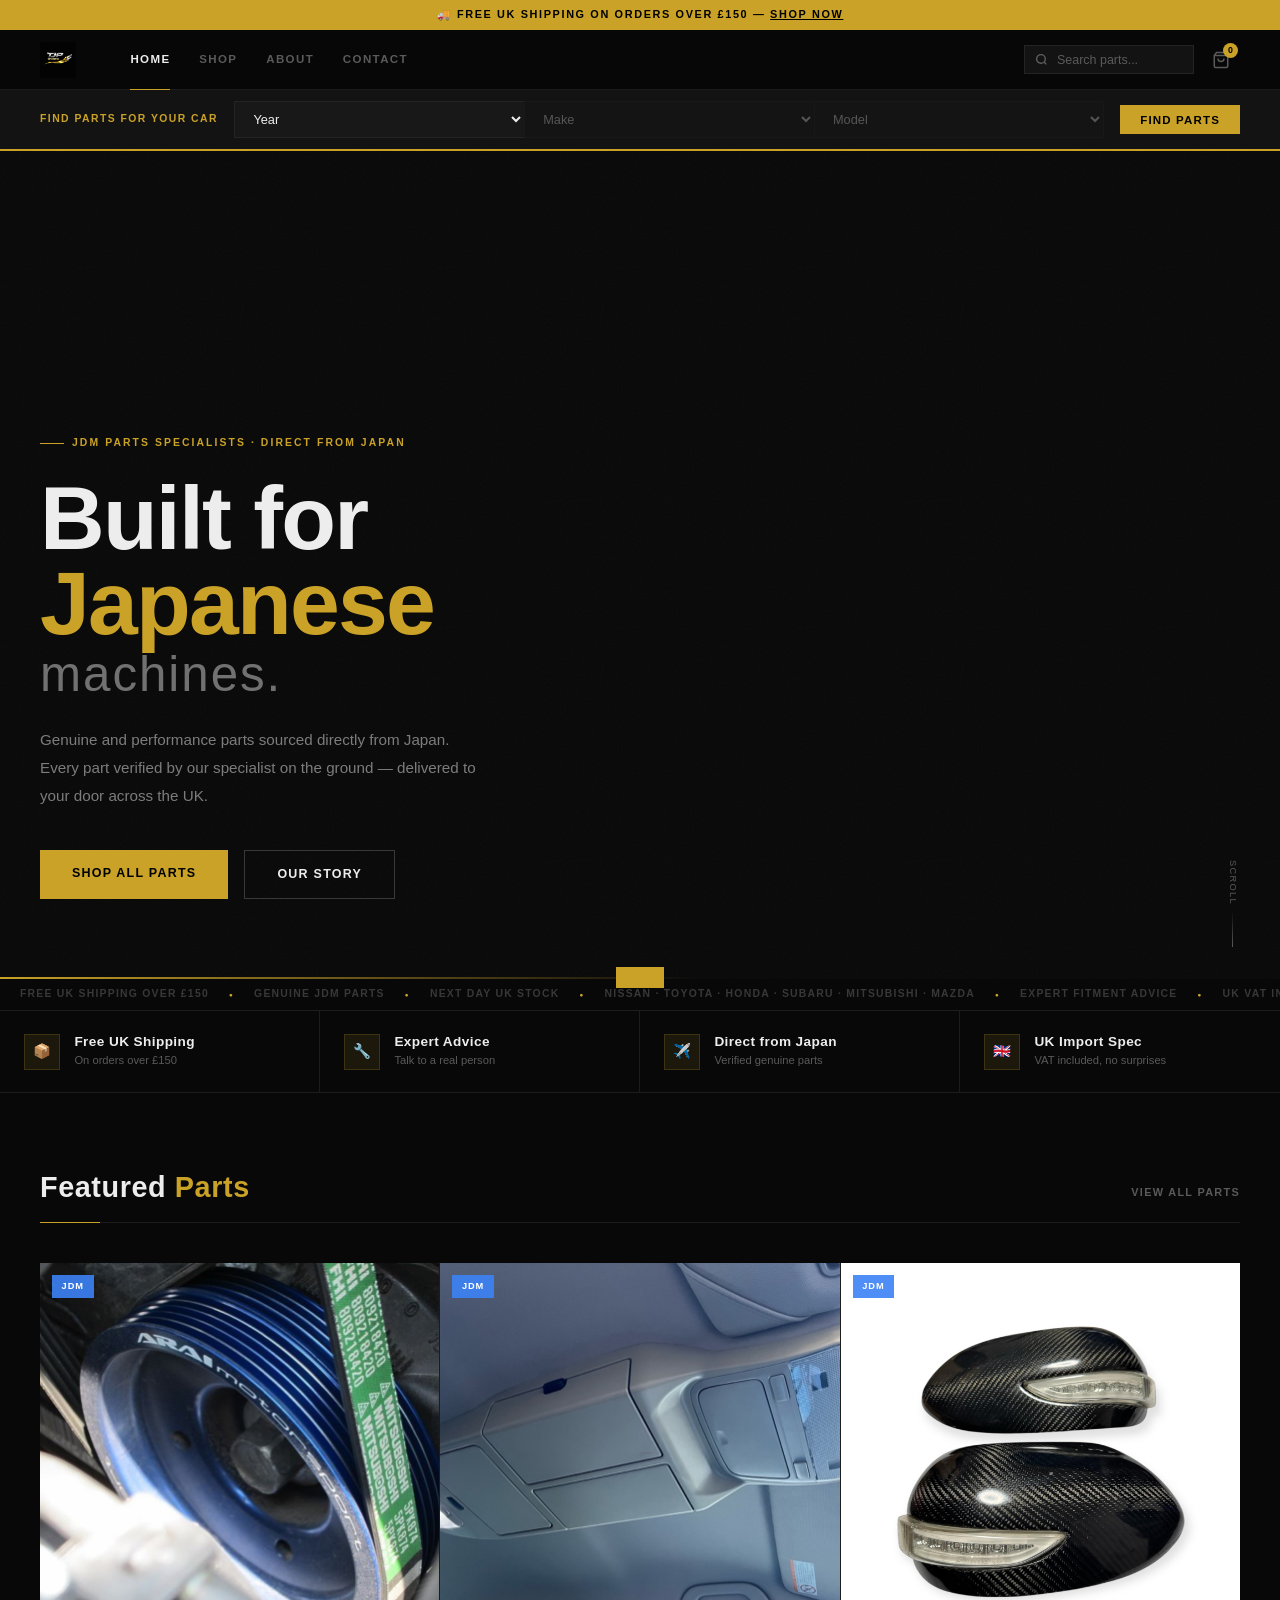
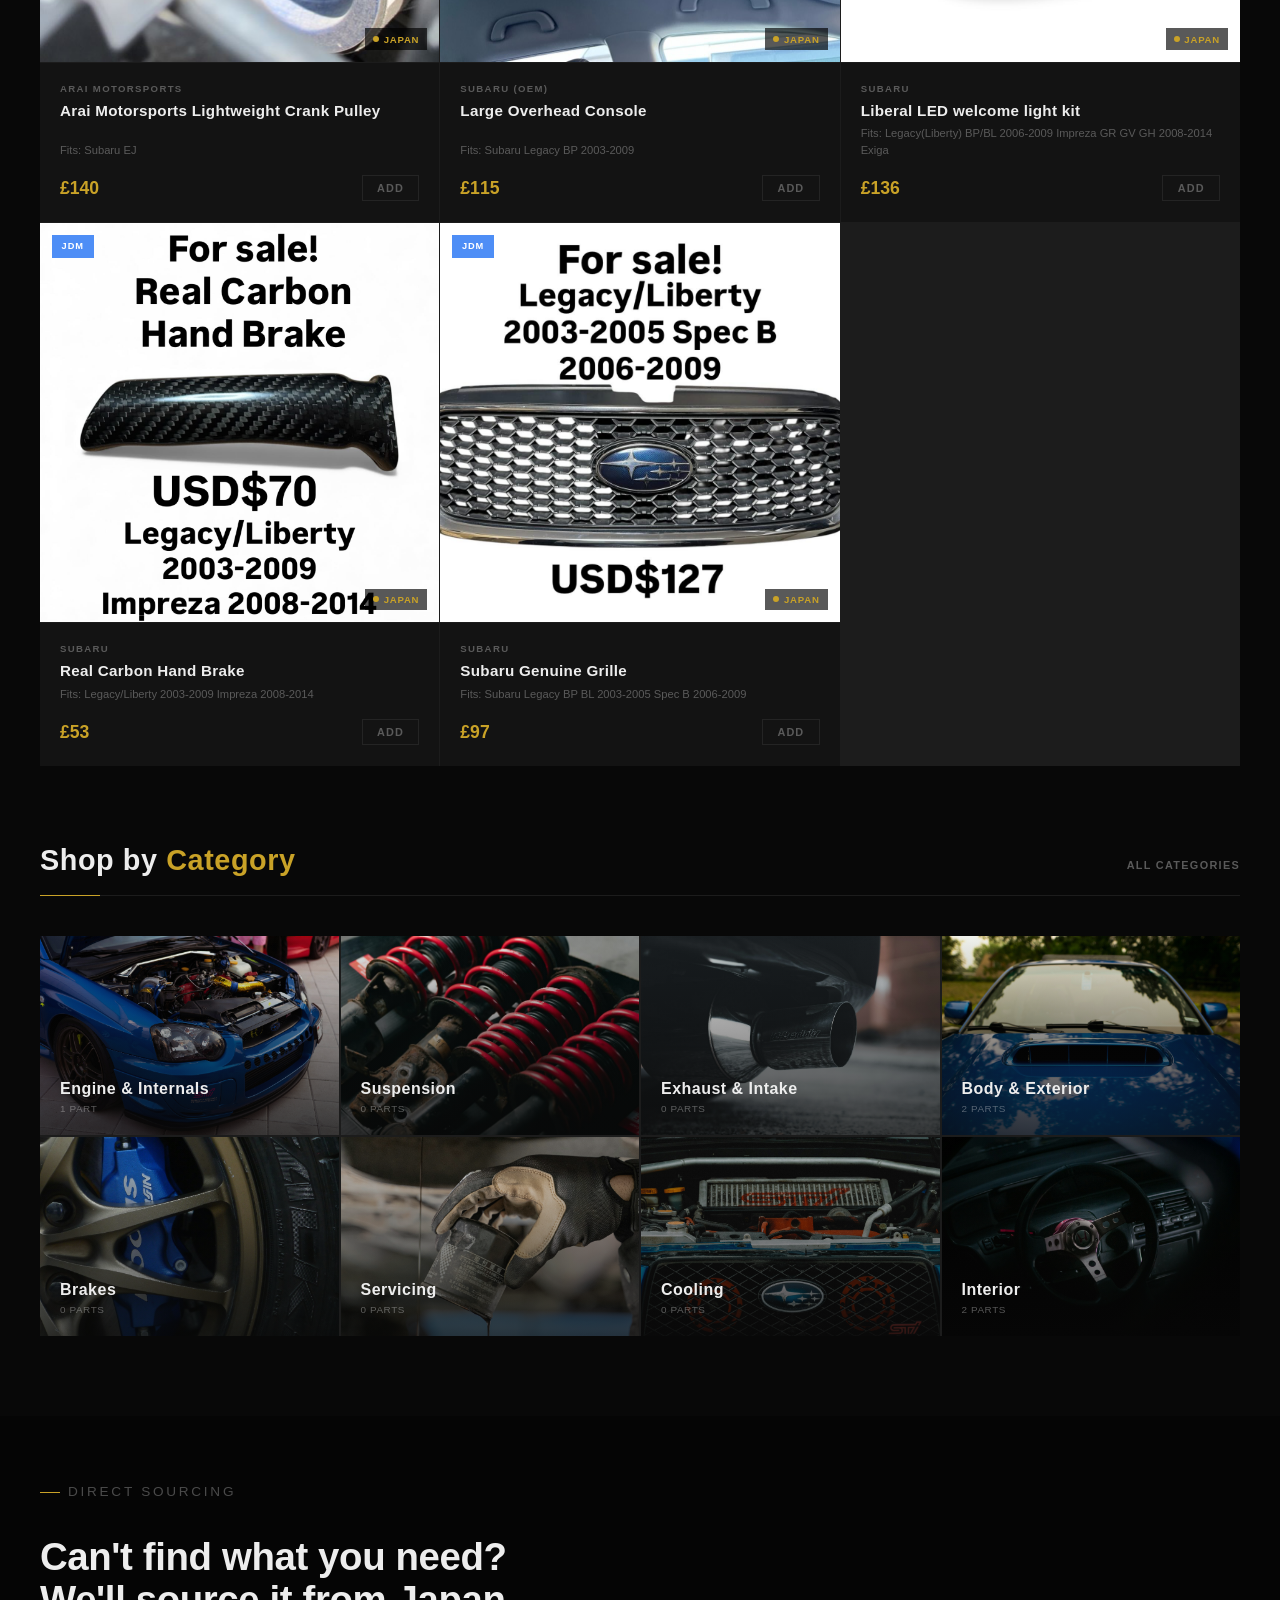
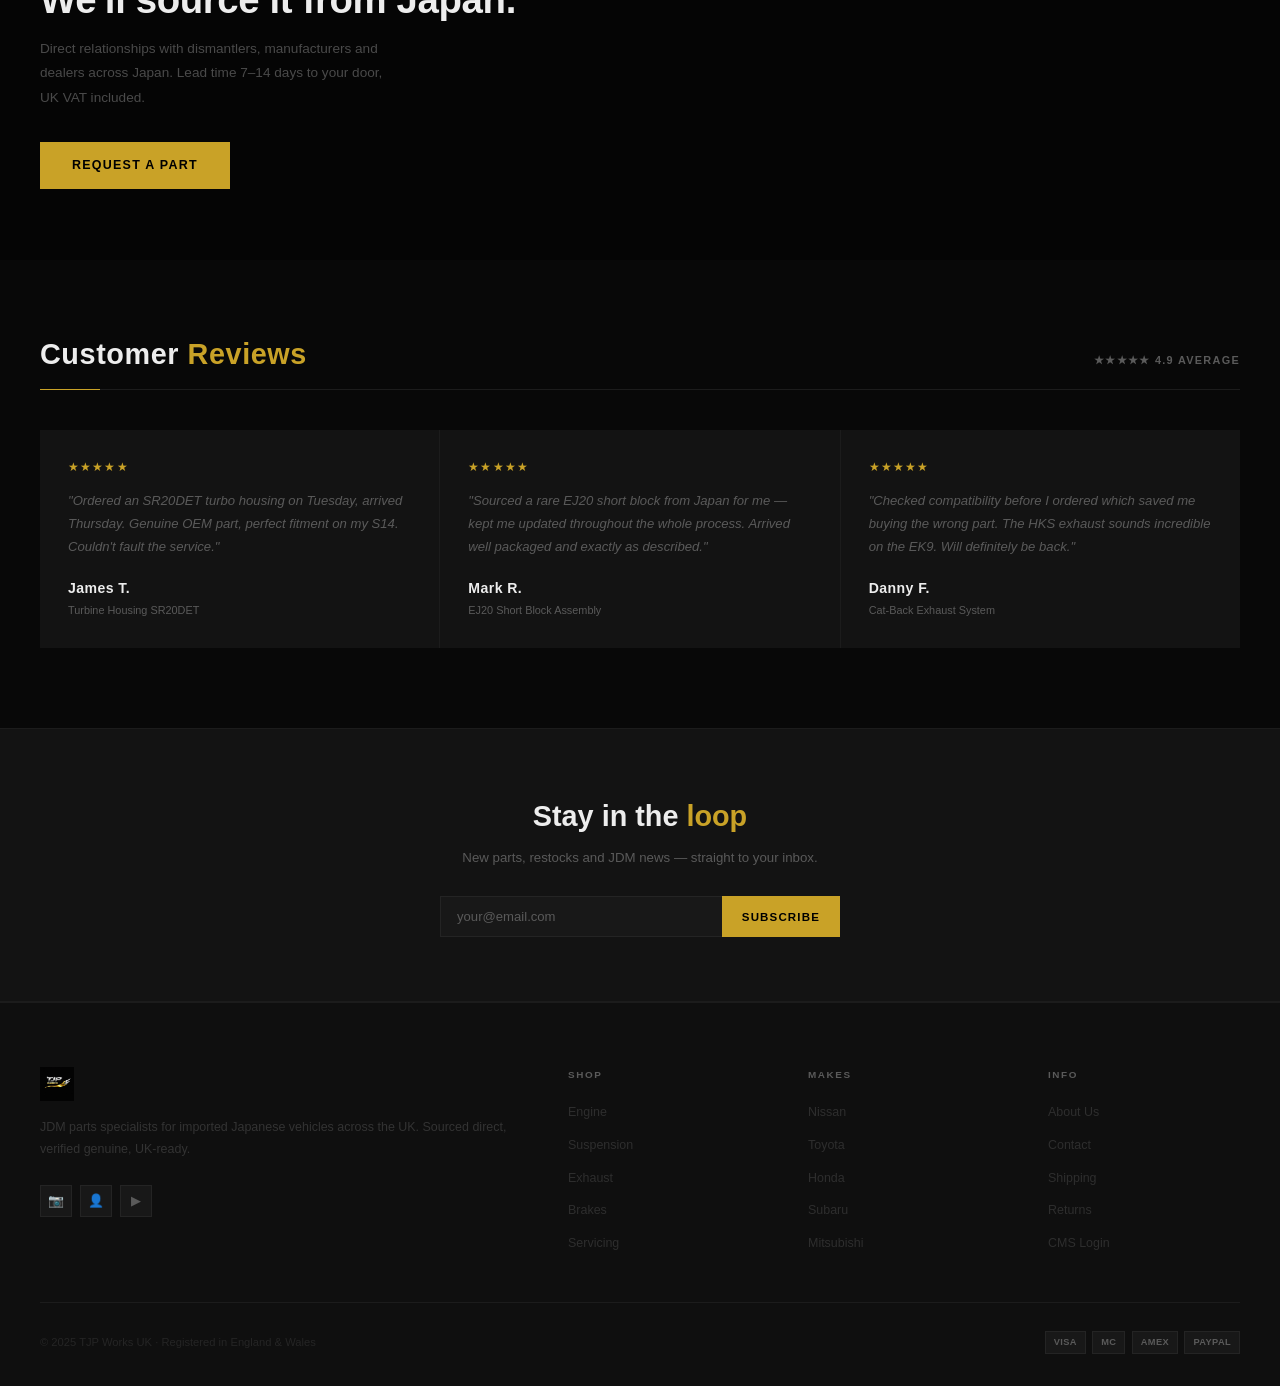
==== commit 553e7cfc: "Update index.html" ====
--- a/index.html
+++ b/index.html
@@ -5,46 +5,277 @@
 <meta name="viewport" content="width=device-width, initial-scale=1.0"/>
 <title>TJP Works — JDM Parts Specialists</title>
 <link href="https://fonts.googleapis.com/css2?family=Rajdhani:wght@400;500;600;700&family=DM+Sans:ital,wght@0,300;0,400;0,500;1,300&display=swap" rel="stylesheet"/>
-<link rel="stylesheet" href="/shared.css"/>
 <style>
-/* ── Hero ── */
-.hero{position:relative;min-height:580px;display:grid;grid-template-columns:1fr 1fr;align-items:center;overflow:hidden;background:#050505}
-.hero-bg{position:absolute;inset:0;background:linear-gradient(135deg,#050505 0%,#0d0d0d 100%)}
-.hero-bg::after{content:'';position:absolute;inset:0;background:linear-gradient(90deg,rgba(0,0,0,.9) 30%,rgba(0,0,0,.2) 100%)}
-.hero-grid-lines{position:absolute;inset:0;background-image:linear-gradient(rgba(201,162,39,.03) 1px,transparent 1px),linear-gradient(90deg,rgba(201,162,39,.03) 1px,transparent 1px);background-size:80px 80px;z-index:1}
-.hero-glow{position:absolute;right:0;top:50%;transform:translateY(-50%);width:60%;height:100%;background:radial-gradient(ellipse at 70% 50%,rgba(201,162,39,.08) 0%,transparent 65%);z-index:1}
-.hero-content{position:relative;z-index:2;padding:5rem 2rem 5rem 5vw}
-.hero-eyebrow{font-size:.72rem;font-weight:600;letter-spacing:.2em;text-transform:uppercase;color:var(--gold);margin-bottom:1rem}
-.hero h1{font-family:var(--font-head);font-size:clamp(3rem,5vw,5rem);font-weight:700;line-height:1.0;letter-spacing:-.01em;margin-bottom:1.5rem}
-.hero h1 em{font-style:normal;color:var(--gold)}
-.hero-sub{font-size:1rem;color:#777;max-width:480px;margin-bottom:2.5rem;line-height:1.8;font-weight:300}
-.hero-ctas{display:flex;gap:1rem;flex-wrap:wrap}
-.hero-logo-side{position:relative;z-index:2;display:flex;align-items:center;justify-content:center;padding:2rem}
-.hero-logo-side img{width:85%;max-width:400px;filter:drop-shadow(0 0 50px rgba(201,162,39,.4)) drop-shadow(0 0 20px rgba(201,162,39,.15));animation:float 5s ease-in-out infinite}
-@keyframes float{0%,100%{transform:translateY(0)}50%{transform:translateY(-14px)}}
-
-/* ── Featured grid ── */
+*,*::before,*::after{box-sizing:border-box;margin:0;padding:0}
+:root{
+  --bg:#080808;--surface:#0f0f0f;--card:#131313;--card2:#181818;
+  --border:#1c1c1c;--border2:#242424;
+  --gold:#C9A227;--gold-light:#E8C558;--gold-dim:rgba(201,162,39,.1);--gold-mid:rgba(201,162,39,.2);
+  --white:#EDEDED;--mid:#5a5a5a;
+  --font-head:'Rajdhani',sans-serif;--font-body:'DM Sans',sans-serif;
+  --nav-h:60px;
+}
+html{scroll-behavior:smooth}
+body{background:var(--bg);color:var(--white);font-family:var(--font-body);font-size:15px;line-height:1.6;overflow-x:hidden}
+img{display:block;max-width:100%}
+a{color:inherit;text-decoration:none}
+button{cursor:pointer;font-family:var(--font-body)}
+
+/* ANNOUNCE */
+.announce{background:var(--gold);color:#000;text-align:center;font-size:.68rem;font-weight:700;letter-spacing:.15em;text-transform:uppercase;padding:.4rem 1rem}
+.announce a{text-decoration:underline;color:#000}
+
+/* NAV */
+nav{position:sticky;top:0;z-index:200;background:rgba(8,8,8,.96);backdrop-filter:blur(20px);border-bottom:1px solid var(--border);height:var(--nav-h)}
+.nav-inner{max-width:1440px;margin:0 auto;padding:0 2.5rem;height:100%;display:flex;align-items:center;gap:2rem}
+.nav-logo{display:flex;align-items:center}
+.nav-logo img{height:36px;width:auto}
+.nav-logo-text{font-family:var(--font-head);font-size:1.25rem;font-weight:700;letter-spacing:.06em}
+.nav-logo-text span{color:var(--gold)}
+.nav-links{display:flex;align-items:center;list-style:none;margin-left:.5rem}
+.nav-links>li>a{display:flex;align-items:center;font-size:.72rem;font-weight:700;letter-spacing:.12em;text-transform:uppercase;color:var(--mid);padding:0 .9rem;height:var(--nav-h);transition:color .2s;position:relative}
+.nav-links>li>a::after{content:'';position:absolute;bottom:0;left:.9rem;right:.9rem;height:1px;background:var(--gold);transform:scaleX(0);transition:transform .25s}
+.nav-links>li>a:hover{color:var(--white)}
+.nav-links>li>a:hover::after,.nav-links>li>a.active::after{transform:scaleX(1)}
+.nav-links>li>a.active{color:var(--white)}
+.nav-right{margin-left:auto;display:flex;align-items:center;gap:.5rem}
+.nav-search-wrap{position:relative;display:flex;align-items:center}
+.nav-search-wrap svg{position:absolute;left:.7rem;opacity:.35;pointer-events:none}
+.nav-search{background:var(--card);border:1px solid var(--border2);color:var(--white);padding:.4rem .75rem .4rem 2rem;font-size:.78rem;font-family:var(--font-body);outline:none;transition:border-color .2s;width:170px}
+.nav-search:focus{border-color:var(--gold)}
+.nav-search::placeholder{color:var(--mid)}
+.nav-icon-btn{background:none;border:none;color:var(--mid);font-size:1rem;padding:.5rem;transition:color .2s;position:relative;display:flex;align-items:center;justify-content:center;width:38px;height:38px}
+.nav-icon-btn:hover{color:var(--gold)}
+.cart-badge{position:absolute;top:2px;right:2px;background:var(--gold);color:#000;border-radius:50%;width:15px;height:15px;font-size:.55rem;font-weight:700;display:flex;align-items:center;justify-content:center}
+.mobile-menu-btn{display:none;background:none;border:none;color:var(--white);font-size:1.2rem;padding:.4rem}
+
+/* VEHICLE BAR */
+.vehicle-bar{background:var(--card);border-bottom:2px solid var(--gold);position:sticky;top:var(--nav-h);z-index:190}
+.vehicle-bar-inner{max-width:1440px;margin:0 auto;padding:.7rem 2.5rem;display:flex;align-items:center;gap:1rem;flex-wrap:wrap}
+.vehicle-bar-label{font-size:.65rem;font-weight:700;letter-spacing:.14em;text-transform:uppercase;color:var(--gold);white-space:nowrap;flex-shrink:0}
+.vehicle-selects{display:flex;flex:1;min-width:0}
+.v-select{flex:1;background:var(--card2);border:1px solid var(--border2);border-right:none;padding:.55rem .9rem;font-family:var(--font-body);font-size:.8rem;color:var(--white);outline:none;min-width:0;cursor:pointer}
+.v-select:last-child{border-right:1px solid var(--border2)}
+.v-select:focus{border-color:var(--gold)}
+.v-select:disabled{opacity:.3;cursor:not-allowed}
+.v-select option{background:var(--card2)}
+.v-find-btn{background:var(--gold);color:#000;border:none;padding:.55rem 1.25rem;font-size:.72rem;font-weight:700;letter-spacing:.1em;text-transform:uppercase;white-space:nowrap;flex-shrink:0;transition:background .2s}
+.v-find-btn:hover{background:var(--gold-light)}
+
+/* HERO */
+.hero{position:relative;height:92vh;min-height:580px;max-height:860px;overflow:hidden;display:flex;align-items:flex-end}
+.hero-img{position:absolute;inset:0;background:url('https://images.unsplash.com/photo-1486262715619-67b85e0b08d3?w=1800&q=85') center 30%/cover no-repeat}
+.hero-img::after{content:'';position:absolute;inset:0;background:linear-gradient(170deg,rgba(8,8,8,.05) 0%,rgba(8,8,8,.5) 45%,rgba(8,8,8,.97) 100%)}
+.hero-grain{position:absolute;inset:0;z-index:1;opacity:.035;background-image:url("data:image/svg+xml,%3Csvg viewBox='0 0 200 200' xmlns='http://www.w3.org/2000/svg'%3E%3Cfilter id='n'%3E%3CfeTurbulence type='fractalNoise' baseFrequency='0.85' numOctaves='4' stitchTiles='stitch'/%3E%3C/filter%3E%3Crect width='100%25' height='100%25' filter='url(%23n)'/%3E%3C/svg%3E");background-size:180px 180px}
+.hero-accent{position:absolute;left:0;bottom:0;width:100%;height:2px;background:linear-gradient(90deg,var(--gold) 0%,transparent 55%);z-index:3}
+.hero-content{position:relative;z-index:2;max-width:1440px;margin:0 auto;padding:0 2.5rem 5rem;width:100%}
+.hero-tag{display:inline-flex;align-items:center;gap:.5rem;font-size:.65rem;font-weight:700;letter-spacing:.2em;text-transform:uppercase;color:var(--gold);margin-bottom:1.5rem;opacity:0;animation:fadeUp .8s .2s forwards}
+.hero-tag::before{content:'';display:block;width:24px;height:1px;background:var(--gold)}
+.hero-h1{font-family:var(--font-head);font-size:clamp(3.2rem,7vw,7rem);font-weight:700;line-height:.95;letter-spacing:-.02em;margin-bottom:1.75rem;opacity:0;animation:fadeUp .8s .35s forwards}
+.hero-h1 em{font-style:normal;color:var(--gold);display:block}
+.hero-h1 .sub-word{display:block;font-size:.55em;font-weight:400;letter-spacing:.04em;color:rgba(237,237,237,.45);margin-top:.3rem}
+.hero-body{font-size:.95rem;color:rgba(237,237,237,.5);max-width:440px;margin-bottom:2.5rem;line-height:1.85;font-weight:300;opacity:0;animation:fadeUp .8s .5s forwards}
+.hero-ctas{display:flex;gap:1rem;flex-wrap:wrap;opacity:0;animation:fadeUp .8s .65s forwards}
+.hero-scroll{position:absolute;bottom:2rem;right:2.5rem;z-index:3;display:flex;flex-direction:column;align-items:center;gap:.4rem;opacity:.35}
+.hero-scroll span{font-size:.58rem;letter-spacing:.14em;text-transform:uppercase;color:var(--white);writing-mode:vertical-lr}
+.hero-scroll-line{width:1px;height:36px;background:linear-gradient(to bottom,transparent,var(--white));animation:scrollPulse 2s ease-in-out infinite}
+@keyframes scrollPulse{0%,100%{opacity:.35;transform:scaleY(.6)}50%{opacity:1;transform:scaleY(1)}}
+@keyframes fadeUp{from{opacity:0;transform:translateY(18px)}to{opacity:1;transform:translateY(0)}}
+
+/* BUTTONS */
+.btn-primary{display:inline-block;background:var(--gold);color:#000;border:none;padding:.85rem 2rem;font-size:.78rem;font-weight:700;letter-spacing:.1em;text-transform:uppercase;transition:background .2s,transform .15s;position:relative;overflow:hidden}
+.btn-primary::after{content:'';position:absolute;inset:0;background:rgba(255,255,255,.12);transform:translateX(-101%);transition:transform .3s}
+.btn-primary:hover::after{transform:translateX(0)}
+.btn-primary:hover{transform:translateY(-2px)}
+.btn-outline{display:inline-block;background:transparent;color:var(--white);border:1px solid rgba(237,237,237,.2);padding:.85rem 2rem;font-size:.78rem;font-weight:600;letter-spacing:.1em;text-transform:uppercase;transition:border-color .2s,color .2s}
+.btn-outline:hover{border-color:var(--gold);color:var(--gold)}
+
+/* TICKER */
+.ticker-wrap{overflow:hidden;background:var(--bg);border-bottom:1px solid var(--border);padding:.45rem 0}
+.ticker{display:flex;white-space:nowrap;animation:ticker 40s linear infinite}
+.ticker-inner{display:flex;align-items:center;gap:1.25rem;padding:0 1.25rem;font-size:.65rem;font-weight:600;letter-spacing:.12em;text-transform:uppercase;color:#383838;flex-shrink:0}
+.ticker-inner .dot{color:var(--gold);font-size:.4rem}
+@keyframes ticker{from{transform:translateX(0)}to{transform:translateX(-50%)}}
+
+/* TRUST BAR */
+.trust-bar{border-bottom:1px solid var(--border)}
+.trust-bar-inner{max-width:1440px;margin:0 auto;display:grid;grid-template-columns:repeat(4,1fr)}
+.trust-item{display:flex;align-items:center;gap:.9rem;padding:1.4rem 1.5rem;border-right:1px solid var(--border);transition:background .2s}
+.trust-item:last-child{border-right:none}
+.trust-item:hover{background:var(--card)}
+.trust-icon-wrap{width:36px;height:36px;background:var(--gold-dim);border:1px solid var(--gold-mid);display:flex;align-items:center;justify-content:center;font-size:.9rem;flex-shrink:0}
+.trust-label{font-family:var(--font-head);font-size:.85rem;font-weight:700;letter-spacing:.03em;line-height:1.2}
+.trust-sub{font-size:.7rem;color:var(--mid);margin-top:.1rem}
+
+/* SECTION */
+.section-wrap{max-width:1440px;margin:0 auto;padding:5rem 2.5rem}
+.section-hd{display:flex;align-items:flex-end;justify-content:space-between;margin-bottom:2.5rem;padding-bottom:1.25rem;border-bottom:1px solid var(--border);position:relative}
+.section-hd::after{content:'';position:absolute;bottom:-1px;left:0;width:60px;height:1px;background:var(--gold)}
+.section-hd h2{font-family:var(--font-head);font-size:1.8rem;font-weight:700;letter-spacing:.02em;line-height:1}
+.section-hd h2 span{color:var(--gold)}
+.view-all{font-size:.68rem;font-weight:700;letter-spacing:.12em;text-transform:uppercase;color:var(--mid);transition:color .2s;white-space:nowrap;display:flex;align-items:center;gap:.4rem}
+.view-all:hover{color:var(--gold)}
+
+/* PRODUCT CARDS */
 .featured-grid{display:grid;grid-template-columns:repeat(3,1fr);gap:1px;background:var(--border)}
-
-/* ── Blog ── */
-.blog-grid{display:grid;grid-template-columns:repeat(3,1fr);gap:1px;background:var(--border)}
-.blog-card{background:var(--card);overflow:hidden;transition:border-color .2s;border-bottom:2px solid transparent;cursor:pointer}
-.blog-card:hover{border-bottom-color:var(--gold)}
-.blog-img{aspect-ratio:3/2;background:linear-gradient(135deg,#111,#1a1a1a);display:flex;align-items:center;justify-content:center;font-size:2.5rem;opacity:.4;border-bottom:1px solid var(--border)}
-.blog-body{padding:1.25rem}
-.blog-date{font-size:.68rem;letter-spacing:.1em;text-transform:uppercase;color:var(--mid);margin-bottom:.5rem}
-.blog-title{font-family:var(--font-head);font-size:1rem;font-weight:600;line-height:1.3;letter-spacing:.02em;margin-bottom:.6rem;transition:color .2s}
-.blog-card:hover .blog-title{color:var(--gold)}
-.blog-excerpt{font-size:.78rem;color:var(--mid);line-height:1.6;font-weight:300}
-
-@media(max-width:900px){
-  .hero{grid-template-columns:1fr}
-  .hero-logo-side{display:none}
-  .featured-grid{grid-template-columns:repeat(2,1fr)}
-  .blog-grid{grid-template-columns:1fr}
+.product-card{background:var(--card);position:relative;cursor:pointer;transition:background .2s;display:flex;flex-direction:column}
+.product-card:hover{background:var(--card2)}
+.product-card-img{aspect-ratio:1;background:#090909;position:relative;overflow:hidden}
+.product-card-img img{width:100%;height:100%;object-fit:cover;transition:transform .5s cubic-bezier(.25,.46,.45,.94)}
+.product-card:hover .product-card-img img{transform:scale(1.06)}
+.placeholder-emoji{position:absolute;inset:0;display:flex;align-items:center;justify-content:center;font-size:3.5rem;opacity:.12}
+.product-badge{position:absolute;top:.75rem;left:.75rem;font-size:.58rem;font-weight:700;letter-spacing:.1em;text-transform:uppercase;padding:.25rem .6rem;z-index:2}
+.badge-sale{background:var(--gold);color:#000}
+.badge-jdm{background:rgba(59,130,246,.9);color:#fff}
+.badge-new{background:rgba(34,197,94,.9);color:#000}
+.stock-dot{position:absolute;bottom:.75rem;right:.75rem;display:flex;align-items:center;gap:.3rem;font-size:.6rem;font-weight:600;letter-spacing:.08em;text-transform:uppercase;z-index:2;background:rgba(0,0,0,.65);padding:.2rem .5rem}
+.dot-uk::before,.dot-jp::before{content:'';width:6px;height:6px;border-radius:50%;display:inline-block}
+.dot-uk::before{background:#22c55e}
+.dot-uk{color:#4ade80}
+.dot-jp::before{background:var(--gold)}
+.dot-jp{color:var(--gold)}
+.product-card-body{padding:1.1rem 1.25rem 1.25rem;flex:1;display:flex;flex-direction:column;border-top:1px solid var(--border)}
+.product-brand{font-size:.6rem;font-weight:700;letter-spacing:.14em;text-transform:uppercase;color:var(--mid);margin-bottom:.3rem}
+.product-name{font-family:var(--font-head);font-size:.95rem;font-weight:600;line-height:1.25;margin-bottom:.35rem;letter-spacing:.02em;flex:1}
+.product-compat{font-size:.7rem;color:var(--mid);margin-bottom:1rem;line-height:1.45}
+.product-foot{display:flex;align-items:center;justify-content:space-between;margin-top:auto}
+.product-price{font-family:var(--font-head);font-size:1.1rem;font-weight:700;color:var(--gold)}
+.product-was{font-size:.72rem;color:var(--mid);text-decoration:line-through;font-weight:400;margin-left:.3rem}
+.add-btn{background:transparent;border:1px solid var(--border2);color:var(--mid);font-size:.68rem;font-weight:700;letter-spacing:.1em;text-transform:uppercase;padding:.4rem .9rem;transition:all .2s}
+.add-btn:hover{background:var(--gold);border-color:var(--gold);color:#000}
+.add-btn.added{background:#22c55e;border-color:#22c55e;color:#fff}
+
+/* CATEGORY TILES */
+.cat-tiles{display:grid;grid-template-columns:repeat(4,1fr);gap:2px;background:var(--border)}
+.cat-tile{position:relative;overflow:hidden;aspect-ratio:3/2;cursor:pointer;display:block}
+.cat-tile-bg{position:absolute;inset:0;background-size:cover;background-position:center;transition:transform .6s cubic-bezier(.25,.46,.45,.94)}
+.cat-tile:hover .cat-tile-bg{transform:scale(1.07)}
+.cat-tile-overlay{position:absolute;inset:0;background:linear-gradient(180deg,rgba(8,8,8,.05) 0%,rgba(8,8,8,.75) 100%);transition:background .3s}
+.cat-tile:hover .cat-tile-overlay{background:linear-gradient(180deg,rgba(8,8,8,.1) 0%,rgba(8,8,8,.85) 100%)}
+.cat-tile-content{position:absolute;bottom:0;left:0;right:0;padding:1.1rem 1.25rem}
+.cat-tile-name{font-family:var(--font-head);font-size:1rem;font-weight:700;letter-spacing:.03em;line-height:1.2;transition:color .2s}
+.cat-tile:hover .cat-tile-name{color:var(--gold)}
+.cat-tile-count{font-size:.62rem;color:rgba(237,237,237,.35);margin-top:.2rem;letter-spacing:.06em;text-transform:uppercase}
+.cat-tile-arrow{position:absolute;top:.9rem;right:.9rem;font-size:.8rem;color:var(--gold);opacity:0;transform:translate(-4px,-4px);transition:all .25s}
+.cat-tile:hover .cat-tile-arrow{opacity:1;transform:translate(0,0)}
+
+/* EDITORIAL */
+.editorial{position:relative;overflow:hidden;background:#050505;min-height:320px;display:flex;align-items:center}
+.editorial-photo{position:absolute;inset:0;background:url('https://images.unsplash.com/photo-1558618666-fcd25c85cd64?w=1400&q=80') center/cover no-repeat;opacity:.18}
+.editorial-grad{position:absolute;inset:0;background:linear-gradient(90deg,rgba(5,5,5,.98) 35%,rgba(5,5,5,.4) 100%)}
+.editorial-content{position:relative;z-index:2;max-width:1440px;margin:0 auto;padding:4rem 2.5rem;width:100%}
+.editorial-tag{font-size:.65rem;font-weight:700;letter-spacing:.2em;text-transform:uppercase;color:var(--gold);margin-bottom:.75rem;display:flex;align-items:center;gap:.5rem}
+.editorial-tag::before{content:'';display:block;width:20px;height:1px;background:var(--gold)}
+.editorial h2{font-family:var(--font-head);font-size:clamp(1.8rem,3vw,2.6rem);font-weight:700;line-height:1.1;margin-bottom:1rem;max-width:480px;letter-spacing:-.01em}
+.editorial p{font-size:.85rem;color:#4a4a4a;max-width:360px;margin-bottom:2rem;line-height:1.8;font-weight:300}
+
+/* REVIEWS */
+.reviews-grid{display:grid;grid-template-columns:repeat(3,1fr);gap:1px;background:var(--border)}
+.review-card{background:var(--card);padding:1.75rem;transition:background .2s}
+.review-card:hover{background:var(--card2)}
+.review-stars{color:var(--gold);font-size:.72rem;margin-bottom:.85rem;letter-spacing:.1em}
+.review-text{font-size:.82rem;color:#5a5a5a;line-height:1.75;margin-bottom:1.1rem;font-style:italic;font-weight:300}
+.review-author{font-family:var(--font-head);font-size:.88rem;font-weight:700;letter-spacing:.03em}
+.review-product{font-size:.68rem;color:var(--mid);margin-top:.2rem}
+
+/* NEWSLETTER */
+.newsletter{background:var(--card);border-top:1px solid var(--border);border-bottom:1px solid var(--border);padding:4rem 2.5rem;text-align:center}
+.newsletter h2{font-family:var(--font-head);font-size:1.8rem;font-weight:700;margin-bottom:.5rem}
+.newsletter h2 span{color:var(--gold)}
+.newsletter p{color:var(--mid);font-size:.83rem;margin-bottom:1.75rem;font-weight:300}
+.newsletter-form{display:flex;max-width:400px;margin:0 auto}
+.newsletter-input{flex:1;background:var(--card2);border:1px solid var(--border2);border-right:none;padding:.75rem 1rem;font-family:var(--font-body);font-size:.82rem;color:var(--white);outline:none}
+.newsletter-input:focus{border-color:var(--gold)}
+.newsletter-input::placeholder{color:var(--mid)}
+.newsletter-btn{background:var(--gold);color:#000;border:none;padding:.75rem 1.25rem;font-size:.72rem;font-weight:700;letter-spacing:.1em;text-transform:uppercase;transition:background .2s;white-space:nowrap}
+.newsletter-btn:hover{background:var(--gold-light)}
+
+/* FOOTER */
+footer{background:var(--surface);border-top:1px solid var(--border);padding:4rem 2.5rem 2rem}
+.footer-inner{max-width:1440px;margin:0 auto;display:grid;grid-template-columns:2.5fr 1fr 1fr 1fr;gap:3rem;margin-bottom:3rem}
+.footer-brand-text{font-family:var(--font-head);font-size:1.1rem;font-weight:700;margin-bottom:.85rem;letter-spacing:.04em}
+.footer-brand-text span{color:var(--gold)}
+.footer-desc{font-size:.78rem;color:#333;line-height:1.75;margin-bottom:1.5rem}
+.footer-socials{display:flex;gap:.5rem}
+.social-btn{width:32px;height:32px;background:var(--card2);border:1px solid var(--border2);display:flex;align-items:center;justify-content:center;font-size:.8rem;color:var(--mid);transition:all .2s}
+.social-btn:hover{background:var(--gold);border-color:var(--gold);color:#000}
+.footer-col h4{font-size:.62rem;font-weight:700;letter-spacing:.16em;text-transform:uppercase;color:var(--mid);margin-bottom:1rem}
+.footer-col ul{list-style:none;display:flex;flex-direction:column;gap:.55rem}
+.footer-col a{font-size:.78rem;color:#2e2e2e;transition:color .2s}
+.footer-col a:hover{color:var(--gold)}
+.footer-bottom{max-width:1440px;margin:0 auto;padding-top:1.75rem;border-top:1px solid var(--border);display:flex;align-items:center;justify-content:space-between;flex-wrap:wrap;gap:1rem}
+.footer-bottom-left{font-size:.7rem;color:#252525}
+.payment-icons{display:flex;gap:.4rem}
+.pay-icon{background:var(--card2);border:1px solid var(--border2);padding:.2rem .5rem;font-size:.58rem;font-weight:700;color:var(--mid);letter-spacing:.04em}
+
+/* CART */
+.overlay{position:fixed;inset:0;background:rgba(0,0,0,.8);z-index:400;opacity:0;pointer-events:none;transition:opacity .3s}
+.overlay.open{opacity:1;pointer-events:all}
+.cart-drawer{position:fixed;top:0;right:0;bottom:0;width:400px;background:var(--surface);border-left:1px solid var(--border);z-index:401;transform:translateX(100%);transition:transform .35s cubic-bezier(.4,0,.2,1);display:flex;flex-direction:column}
+.cart-drawer.open{transform:translateX(0)}
+.cart-head{padding:1.25rem 1.5rem;border-bottom:1px solid var(--border);display:flex;align-items:center;justify-content:space-between}
+.cart-head h3{font-family:var(--font-head);font-size:1rem;font-weight:700;letter-spacing:.06em;text-transform:uppercase}
+.cart-close{background:none;border:none;color:var(--mid);font-size:1.1rem;padding:.25rem;transition:color .2s;cursor:pointer}
+.cart-close:hover{color:var(--white)}
+.cart-body{flex:1;overflow-y:auto;padding:1.25rem 1.5rem;display:flex;flex-direction:column;gap:.75rem}
+.cart-empty{text-align:center;color:var(--mid);font-size:.82rem;padding:3rem 0}
+.cart-line{display:flex;gap:.9rem;padding-bottom:.75rem;border-bottom:1px solid var(--border)}
+.cart-line-img{width:60px;height:60px;background:var(--card);border:1px solid var(--border);display:flex;align-items:center;justify-content:center;font-size:1.4rem;flex-shrink:0;overflow:hidden}
+.cart-line-img img{width:100%;height:100%;object-fit:cover}
+.cart-line-info{flex:1;min-width:0}
+.cart-line-name{font-family:var(--font-head);font-size:.85rem;font-weight:600;line-height:1.3}
+.cart-line-compat{font-size:.68rem;color:var(--mid);margin-top:.15rem}
+.cart-line-price{font-size:.85rem;color:var(--gold);font-weight:600;margin-top:.3rem}
+.cart-line-remove{font-size:.68rem;color:var(--mid);background:none;border:none;padding:0;margin-top:.3rem;transition:color .2s;cursor:pointer}
+.cart-line-remove:hover{color:var(--white)}
+.cart-foot{padding:1.5rem;border-top:1px solid var(--border)}
+.cart-subtotal{display:flex;justify-content:space-between;align-items:center;margin-bottom:1rem}
+.cart-subtotal span{font-family:var(--font-head);font-size:.9rem;font-weight:600;letter-spacing:.04em;text-transform:uppercase;color:var(--mid)}
+.cart-subtotal strong{color:var(--gold);font-size:1.1rem;font-family:var(--font-head)}
+.checkout-btn{width:100%;background:var(--gold);color:#000;border:none;padding:.9rem;font-size:.8rem;font-weight:700;letter-spacing:.1em;text-transform:uppercase;transition:background .2s;cursor:pointer}
+.checkout-btn:hover{background:var(--gold-light)}
+.cart-note{font-size:.68rem;color:var(--mid);text-align:center;margin-top:.75rem}
+
+/* MOBILE NAV */
+.mobile-nav{position:fixed;top:0;left:0;bottom:0;width:280px;background:var(--surface);border-right:1px solid var(--border);z-index:401;transform:translateX(-100%);transition:transform .35s cubic-bezier(.4,0,.2,1);padding:1.5rem;overflow-y:auto}
+.mobile-nav.open{transform:translateX(0)}
+.mobile-nav-close{background:none;border:none;color:var(--mid);font-size:1.1rem;float:right;margin-bottom:2rem;cursor:pointer}
+.mobile-nav-links{list-style:none;clear:both;display:flex;flex-direction:column}
+.mobile-nav-links a{display:block;padding:.8rem 0;font-size:.78rem;font-weight:700;letter-spacing:.12em;text-transform:uppercase;color:var(--mid);border-bottom:1px solid var(--border);transition:color .2s}
+.mobile-nav-links a:hover{color:var(--gold)}
+
+/* TOAST */
+.toast{position:fixed;bottom:2rem;left:50%;transform:translateX(-50%) translateY(120px);background:var(--gold);color:#000;padding:.65rem 1.5rem;font-size:.75rem;font-weight:700;z-index:500;transition:transform .3s cubic-bezier(.4,0,.2,1);pointer-events:none;letter-spacing:.08em;text-transform:uppercase}
+.toast.show{transform:translateX(-50%) translateY(0)}
+
+/* RESPONSIVE */
+@media(max-width:1100px){
+  .trust-bar-inner{grid-template-columns:repeat(2,1fr)}
+  .trust-item:nth-child(2){border-right:none}
+  .cat-tiles{grid-template-columns:repeat(2,1fr)}
+  .footer-inner{grid-template-columns:1fr 1fr}
+  .reviews-grid{grid-template-columns:1fr}
+}
+@media(max-width:768px){
+  .nav-links,.nav-search-wrap{display:none}
+  .mobile-menu-btn{display:block}
+  .trust-bar-inner{grid-template-columns:1fr}
+  .trust-item{border-right:none;border-bottom:1px solid var(--border)}
+  .trust-item:last-child{border-bottom:none}
+  .hero{height:80vh}
+  .featured-grid{grid-template-columns:1fr}
+  .cart-drawer,.mobile-nav{width:100%}
+  .newsletter-form{flex-direction:column}
+  .newsletter-input{border-right:1px solid var(--border2)}
+  .footer-inner{grid-template-columns:1fr}
+  .vehicle-selects{flex-direction:column}
+  .v-select{border-right:1px solid var(--border2);border-bottom:none}
+  .v-select:last-child{border-bottom:1px solid var(--border2)}
 }
 @media(max-width:600px){
-  .featured-grid{grid-template-columns:1fr}
+  .featured-grid,.cat-tiles{grid-template-columns:1fr}
+  .hero-h1{font-size:clamp(2.8rem,12vw,4rem)}
+  .hero-ctas{flex-direction:column}
 }
 </style>
 </head>
@@ -65,18 +296,21 @@
       <li><a href="mailto:parts@tjpworks.co.uk">Contact</a></li>
     </ul>
     <div class="nav-right">
-      <input class="nav-search" type="text" placeholder="Search parts..." id="navSearch" onkeydown="if(event.key==='Enter')goToShopSearch(this.value)"/>
+      <div class="nav-search-wrap">
+        <svg width="13" height="13" viewBox="0 0 24 24" fill="none" stroke="currentColor" stroke-width="2.5"><circle cx="11" cy="11" r="8"/><path d="m21 21-4.35-4.35"/></svg>
+        <input class="nav-search" type="text" placeholder="Search parts..." id="navSearch" onkeydown="if(event.key==='Enter')goToShopSearch(this.value)"/>
+      </div>
       <button class="nav-icon-btn" onclick="openCart()" title="Cart">
-        🛒<span class="cart-badge" id="cartBadge">0</span>
+        <svg width="18" height="18" viewBox="0 0 24 24" fill="none" stroke="currentColor" stroke-width="2"><path d="M6 2 3 6v14a2 2 0 0 0 2 2h14a2 2 0 0 0 2-2V6l-3-4z"/><line x1="3" y1="6" x2="21" y2="6"/><path d="M16 10a4 4 0 0 1-8 0"/></svg>
+        <span class="cart-badge" id="cartBadge">0</span>
       </button>
     </div>
   </div>
 </nav>
 
-<!-- VEHICLE BAR -->
 <div class="vehicle-bar">
   <div class="vehicle-bar-inner">
-    <span class="vehicle-bar-label">🔍 Find parts for your car</span>
+    <span class="vehicle-bar-label">Find parts for your car</span>
     <div class="vehicle-selects">
       <select class="v-select" id="vYear" onchange="onYearChange()"><option value="">Year</option></select>
       <select class="v-select" id="vMake" onchange="onMakeChange()" disabled><option value="">Make</option></select>
@@ -86,34 +320,36 @@
   </div>
 </div>
 
-<!-- HERO -->
 <div class="hero">
-  <div class="hero-bg"></div>
-  <div class="hero-grid-lines"></div>
-  <div class="hero-glow"></div>
+  <div class="hero-img"></div>
+  <div class="hero-grain"></div>
+  <div class="hero-accent"></div>
   <div class="hero-content">
-    <p class="hero-eyebrow">JDM Parts Specialists · UK</p>
-    <h1>Built for<br><em>Japanese</em><br>machines.</h1>
-    <p class="hero-sub">Genuine and aftermarket parts for JDM vehicles imported from Japan. Sourced direct — delivered to your door.</p>
+    <p class="hero-tag">JDM Parts Specialists · Direct from Japan</p>
+    <h1 class="hero-h1">
+      Built for
+      <em>Japanese</em>
+      <span class="sub-word">machines.</span>
+    </h1>
+    <p class="hero-body">Genuine and performance parts sourced directly from Japan. Every part verified by our specialist on the ground — delivered to your door across the UK.</p>
     <div class="hero-ctas">
-      <a href="/shop.html"><button class="btn-primary">Shop All Parts</button></a>
-      <a href="/shop.html"><button class="btn-ghost">Browse Categories</button></a>
+      <a href="/shop.html" class="btn-primary">Shop All Parts</a>
+      <a href="/about.html" class="btn-outline">Our Story</a>
     </div>
   </div>
-  <div class="hero-logo-side">
-    <img src="/TJPWORKSLOGO.jpg" alt="TJP Works" onerror="this.parentElement.style.display='none'"/>
-  </div>
-</div>
-
-<!-- TICKER -->
+  <div class="hero-scroll">
+    <span>Scroll</span>
+    <div class="hero-scroll-line"></div>
+  </div>
+</div>
+
 <div class="ticker-wrap">
   <div class="ticker">
-    <div class="ticker-inner"><span>Free UK Shipping over £150</span><span class="dot">●</span><span>Genuine JDM Parts</span><span class="dot">●</span><span>Next Day UK Stock</span><span class="dot">●</span><span>Nissan · Toyota · Honda · Subaru · Mitsubishi</span><span class="dot">●</span><span>Expert Fitment Advice</span><span class="dot">●</span><span>UK VAT Included</span><span class="dot">●</span></div>
-    <div class="ticker-inner"><span>Free UK Shipping over £150</span><span class="dot">●</span><span>Genuine JDM Parts</span><span class="dot">●</span><span>Next Day UK Stock</span><span class="dot">●</span><span>Nissan · Toyota · Honda · Subaru · Mitsubishi</span><span class="dot">●</span><span>Expert Fitment Advice</span><span class="dot">●</span><span>UK VAT Included</span><span class="dot">●</span></div>
-  </div>
-</div>
-
-<!-- TRUST BAR -->
+    <div class="ticker-inner"><span>Free UK Shipping over £150</span><span class="dot">●</span><span>Genuine JDM Parts</span><span class="dot">●</span><span>Next Day UK Stock</span><span class="dot">●</span><span>Nissan · Toyota · Honda · Subaru · Mitsubishi · Mazda</span><span class="dot">●</span><span>Expert Fitment Advice</span><span class="dot">●</span><span>UK VAT Included</span><span class="dot">●</span><span>Direct Japan Sourcing</span><span class="dot">●</span></div>
+    <div class="ticker-inner"><span>Free UK Shipping over £150</span><span class="dot">●</span><span>Genuine JDM Parts</span><span class="dot">●</span><span>Next Day UK Stock</span><span class="dot">●</span><span>Nissan · Toyota · Honda · Subaru · Mitsubishi · Mazda</span><span class="dot">●</span><span>Expert Fitment Advice</span><span class="dot">●</span><span>UK VAT Included</span><span class="dot">●</span><span>Direct Japan Sourcing</span><span class="dot">●</span></div>
+  </div>
+</div>
+
 <div class="trust-bar">
   <div class="trust-bar-inner">
     <div class="trust-item"><div class="trust-icon-wrap">📦</div><div><div class="trust-label">Free UK Shipping</div><div class="trust-sub">On orders over £150</div></div></div>
@@ -123,69 +359,58 @@
   </div>
 </div>
 
-<!-- FEATURED PRODUCTS -->
 <div class="section-wrap">
   <div class="section-hd">
     <h2>Featured <span>Parts</span></h2>
-    <a href="/shop.html" class="view-all">View all parts →</a>
+    <a href="/shop.html" class="view-all">View all parts</a>
   </div>
   <div class="featured-grid" id="featuredGrid">
-    <p style="color:var(--mid);padding:3rem;grid-column:1/-1;text-align:center">Loading...</p>
-  </div>
-</div>
-
-<!-- CATEGORIES -->
+    <p style="color:var(--mid);padding:3rem;grid-column:1/-1;text-align:center;font-size:.8rem;letter-spacing:.08em;text-transform:uppercase">Loading parts...</p>
+  </div>
+</div>
+
 <div class="section-wrap" style="padding-top:0">
   <div class="section-hd">
     <h2>Shop by <span>Category</span></h2>
-    <a href="/shop.html" class="view-all">All categories →</a>
-  </div>
-<div class="cat-tiles">
-  <a href="/shop.html?category=engine" class="cat-tile"><div class="cat-tile-bg" style="background:url('/Engine&internalsimage.jpg') center/cover no-repeat"></div><div class="cat-tile-overlay"></div><div class="cat-tile-content"><div class="cat-tile-name">Engine & Internals</div><div class="cat-tile-count" id="count-engine">—</div></div><span class="cat-tile-arrow">→</span></a>
-  <a href="/shop.html?category=suspension" class="cat-tile"><div class="cat-tile-bg" style="background:url('/Suspensionimage.jpg') center/cover no-repeat"></div><div class="cat-tile-overlay"></div><div class="cat-tile-content"><div class="cat-tile-name">Suspension</div><div class="cat-tile-count" id="count-suspension">—</div></div><span class="cat-tile-arrow">→</span></a>
-  <a href="/shop.html?category=exhaust" class="cat-tile"><div class="cat-tile-bg" style="background:url('/Exhaust&intakeimage.jpg') center/cover no-repeat"></div><div class="cat-tile-overlay"></div><div class="cat-tile-content"><div class="cat-tile-name">Exhaust & Intake</div><div class="cat-tile-count" id="count-exhaust">—</div></div><span class="cat-tile-arrow">→</span></a>
-  <a href="/shop.html?category=body" class="cat-tile"><div class="cat-tile-bg" style="background:url('/Body&exteriorimage.jpg') center/cover no-repeat"></div><div class="cat-tile-overlay"></div><div class="cat-tile-content"><div class="cat-tile-name">Body & Exterior</div><div class="cat-tile-count" id="count-body">—</div></div><span class="cat-tile-arrow">→</span></a>
-  <a href="/shop.html?category=brakes" class="cat-tile"><div class="cat-tile-bg" style="background:url('/Brakesimage.jpg') center/cover no-repeat"></div><div class="cat-tile-overlay"></div><div class="cat-tile-content"><div class="cat-tile-name">Brakes</div><div class="cat-tile-count" id="count-brakes">—</div></div><span class="cat-tile-arrow">→</span></a>
-  <a href="/shop.html?category=servicing" class="cat-tile"><div class="cat-tile-bg" style="background:url('/Servicingimage.jpg') center/cover no-repeat"></div><div class="cat-tile-overlay"></div><div class="cat-tile-content"><div class="cat-tile-name">Servicing</div><div class="cat-tile-count" id="count-servicing">—</div></div><span class="cat-tile-arrow">→</span></a>
-  <a href="/shop.html?category=cooling" class="cat-tile"><div class="cat-tile-bg" style="background:url('/Coolingimage.jpg') center/cover no-repeat"></div><div class="cat-tile-overlay"></div><div class="cat-tile-content"><div class="cat-tile-name">Cooling</div><div class="cat-tile-count" id="count-cooling">—</div></div><span class="cat-tile-arrow">→</span></a>
-  <a href="/shop.html?category=interior" class="cat-tile"><div class="cat-tile-bg" style="background:url('/Interiorimage.jpg') center/cover no-repeat"></div><div class="cat-tile-overlay"></div><div class="cat-tile-content"><div class="cat-tile-name">Interior</div><div class="cat-tile-count" id="count-interior">—</div></div><span class="cat-tile-arrow">→</span></a>
-</div>
-</div>
-
-<!-- EDITORIAL -->
+    <a href="/shop.html" class="view-all">All categories</a>
+  </div>
+  <div class="cat-tiles">
+    <a href="/shop.html?category=engine" class="cat-tile"><div class="cat-tile-bg" style="background:url('/Engine&internalsimage.jpg') center/cover no-repeat"></div><div class="cat-tile-overlay"></div><div class="cat-tile-content"><div class="cat-tile-name">Engine & Internals</div><div class="cat-tile-count" id="count-engine">—</div></div><span class="cat-tile-arrow">↗</span></a>
+    <a href="/shop.html?category=suspension" class="cat-tile"><div class="cat-tile-bg" style="background:url('/Suspensionimage.jpg') center/cover no-repeat"></div><div class="cat-tile-overlay"></div><div class="cat-tile-content"><div class="cat-tile-name">Suspension</div><div class="cat-tile-count" id="count-suspension">—</div></div><span class="cat-tile-arrow">↗</span></a>
+    <a href="/shop.html?category=exhaust" class="cat-tile"><div class="cat-tile-bg" style="background:url('/Exhaust&intakeimage.jpg') center/cover no-repeat"></div><div class="cat-tile-overlay"></div><div class="cat-tile-content"><div class="cat-tile-name">Exhaust & Intake</div><div class="cat-tile-count" id="count-exhaust">—</div></div><span class="cat-tile-arrow">↗</span></a>
+    <a href="/shop.html?category=body" class="cat-tile"><div class="cat-tile-bg" style="background:url('/Body&exteriorimage.jpg') center/cover no-repeat"></div><div class="cat-tile-overlay"></div><div class="cat-tile-content"><div class="cat-tile-name">Body & Exterior</div><div class="cat-tile-count" id="count-body">—</div></div><span class="cat-tile-arrow">↗</span></a>
+    <a href="/shop.html?category=brakes" class="cat-tile"><div class="cat-tile-bg" style="background:url('/Brakesimage.jpg') center/cover no-repeat"></div><div class="cat-tile-overlay"></div><div class="cat-tile-content"><div class="cat-tile-name">Brakes</div><div class="cat-tile-count" id="count-brakes">—</div></div><span class="cat-tile-arrow">↗</span></a>
+    <a href="/shop.html?category=servicing" class="cat-tile"><div class="cat-tile-bg" style="background:url('/Servicingimage.jpg') center/cover no-repeat"></div><div class="cat-tile-overlay"></div><div class="cat-tile-content"><div class="cat-tile-name">Servicing</div><div class="cat-tile-count" id="count-servicing">—</div></div><span class="cat-tile-arrow">↗</span></a>
+    <a href="/shop.html?category=cooling" class="cat-tile"><div class="cat-tile-bg" style="background:url('/Coolingimage.jpg') center/cover no-repeat"></div><div class="cat-tile-overlay"></div><div class="cat-tile-content"><div class="cat-tile-name">Cooling</div><div class="cat-tile-count" id="count-cooling">—</div></div><span class="cat-tile-arrow">↗</span></a>
+    <a href="/shop.html?category=interior" class="cat-tile"><div class="cat-tile-bg" style="background:url('/Interiorimage.jpg') center/cover no-repeat"></div><div class="cat-tile-overlay"></div><div class="cat-tile-content"><div class="cat-tile-name">Interior</div><div class="cat-tile-count" id="count-interior">—</div></div><span class="cat-tile-arrow">↗</span></a>
+  </div>
+</div>
+
 <div class="editorial">
-  <div class="editorial-bg"></div><div class="editorial-grid"></div><div class="editorial-glow"></div>
+  <div class="editorial-photo"></div>
+  <div class="editorial-grad"></div>
   <div class="editorial-content">
     <p class="editorial-tag">Direct Sourcing</p>
-    <h2>Can't find the part you need?<br>We'll source it from Japan.</h2>
-    <p>Direct relationships with dismantlers, manufacturers and dealers across Japan. Lead time 7–14 days to your door.</p>
-    <button class="btn-primary" onclick="window.location.href='mailto:parts@tjpworks.co.uk'">Request a Part →</button>
-  </div>
-</div>
-
-<!-- REVIEWS -->
+    <h2>Can't find what you need?<br>We'll source it from Japan.</h2>
+    <p>Direct relationships with dismantlers, manufacturers and dealers across Japan. Lead time 7–14 days to your door, UK VAT included.</p>
+    <a href="mailto:parts@tjpworks.co.uk" class="btn-primary">Request a Part</a>
+  </div>
+</div>
+
 <div class="section-wrap">
-  <div class="section-hd"><h2>What our <span>Customers</span> say</h2><span class="view-all">★★★★★ 4.9 · 120+ Reviews</span></div>
+  <div class="section-hd">
+    <h2>Customer <span>Reviews</span></h2>
+    <span style="font-size:.68rem;font-weight:700;letter-spacing:.12em;text-transform:uppercase;color:var(--mid)">★★★★★ 4.9 average</span>
+  </div>
   <div class="reviews-grid">
-    <div class="review-card"><div class="review-stars">★★★★★</div><p class="review-text">"Brilliant service — ordered an SR20DET turbo housing on Tuesday, arrived Thursday. Genuine OEM part, perfect fitment on my S14."</p><div class="review-author">James T.</div><div class="review-product">Turbine Housing SR20DET</div></div>
-    <div class="review-card"><div class="review-stars">★★★★★</div><p class="review-text">"Sourced a rare EJ20 short block from Japan for me — kept me updated throughout. Arrived well packaged and exactly as described."</p><div class="review-author">Mark R.</div><div class="review-product">EJ20 Short Block Assembly</div></div>
-    <div class="review-card"><div class="review-stars">★★★★★</div><p class="review-text">"Checked compatibility before I ordered, saved me from buying the wrong part. The HKS exhaust sounds incredible on the EK9."</p><div class="review-author">Danny F.</div><div class="review-product">Cat-Back Exhaust System</div></div>
-  </div>
-</div>
-
-<!-- BLOG -->
-<div class="section-wrap" style="padding-top:0">
-  <div class="section-hd"><h2>From the <span>Blog</span></h2><a href="#" class="view-all">View all →</a></div>
-  <div class="blog-grid">
-    <div class="blog-card"><div class="blog-img">📰</div><div class="blog-body"><div class="blog-date">Coming Soon</div><div class="blog-title">Best Upgrades for Your Nissan Skyline R33</div><p class="blog-excerpt">From coilovers to intercoolers — our guide to the most impactful JDM upgrades for the R33 GT-R.</p></div></div>
-    <div class="blog-card"><div class="blog-img">📰</div><div class="blog-body"><div class="blog-date">Coming Soon</div><div class="blog-title">Top Suspension Upgrades for Imported Subaru Imprezas</div><p class="blog-excerpt">Handling setup advice for GC8 and GD-chassis Imprezas on UK roads.</p></div></div>
-    <div class="blog-card"><div class="blog-img">📰</div><div class="blog-body"><div class="blog-date">Coming Soon</div><div class="blog-title">How We Source Parts Directly from Japan</div><p class="blog-excerpt">A behind-the-scenes look at our sourcing relationships in Tokyo, Osaka and Nagoya.</p></div></div>
-  </div>
-</div>
-
-<!-- NEWSLETTER -->
+    <div class="review-card"><div class="review-stars">★★★★★</div><p class="review-text">"Ordered an SR20DET turbo housing on Tuesday, arrived Thursday. Genuine OEM part, perfect fitment on my S14. Couldn't fault the service."</p><div class="review-author">James T.</div><div class="review-product">Turbine Housing SR20DET</div></div>
+    <div class="review-card"><div class="review-stars">★★★★★</div><p class="review-text">"Sourced a rare EJ20 short block from Japan for me — kept me updated throughout the whole process. Arrived well packaged and exactly as described."</p><div class="review-author">Mark R.</div><div class="review-product">EJ20 Short Block Assembly</div></div>
+    <div class="review-card"><div class="review-stars">★★★★★</div><p class="review-text">"Checked compatibility before I ordered which saved me buying the wrong part. The HKS exhaust sounds incredible on the EK9. Will definitely be back."</p><div class="review-author">Danny F.</div><div class="review-product">Cat-Back Exhaust System</div></div>
+  </div>
+</div>
+
 <div class="newsletter">
-  <h2>Stay in the <span style="color:var(--gold)">loop</span></h2>
+  <h2>Stay in the <span>loop</span></h2>
   <p>New parts, restocks and JDM news — straight to your inbox.</p>
   <div class="newsletter-form">
     <input class="newsletter-input" type="email" placeholder="your@email.com"/>
@@ -193,13 +418,12 @@
   </div>
 </div>
 
-<!-- FOOTER -->
 <footer>
   <div class="footer-inner">
-    <div class="footer-brand">
-      <img src="/TJPWORKSLOGO.jpg" alt="TJP Works" onerror="this.style.display='none';document.getElementById('ftLogoTxt').style.display='block'"/>
+    <div>
+      <img src="/TJPWORKSLOGO.jpg" alt="TJP Works" style="height:34px;width:auto;margin-bottom:1rem" onerror="this.style.display='none';document.getElementById('ftLogoTxt').style.display='block'"/>
       <div class="footer-brand-text" id="ftLogoTxt" style="display:none">TJP <span>Works</span> UK</div>
-      <p class="footer-desc">JDM parts specialists for imported Japanese vehicles in the UK. Sourced direct, genuine, UK-ready.</p>
+      <p class="footer-desc">JDM parts specialists for imported Japanese vehicles across the UK. Sourced direct, verified genuine, UK-ready.</p>
       <div class="footer-socials"><a class="social-btn" href="#">📷</a><a class="social-btn" href="#">👤</a><a class="social-btn" href="#">▶</a></div>
     </div>
     <div class="footer-col"><h4>Shop</h4><ul><li><a href="/shop.html?category=engine">Engine</a></li><li><a href="/shop.html?category=suspension">Suspension</a></li><li><a href="/shop.html?category=exhaust">Exhaust</a></li><li><a href="/shop.html?category=brakes">Brakes</a></li><li><a href="/shop.html?category=servicing">Servicing</a></li></ul></div>
@@ -212,7 +436,6 @@
   </div>
 </footer>
 
-<!-- CART -->
 <div class="overlay" id="overlay" onclick="closeCart()"></div>
 <div class="cart-drawer" id="cartDrawer">
   <div class="cart-head"><h3>Your Cart</h3><button class="cart-close" onclick="closeCart()">✕</button></div>
@@ -223,8 +446,6 @@
     <p class="cart-note">Shipping calculated at checkout · UK VAT included</p>
   </div>
 </div>
-
-<!-- MOBILE NAV -->
 <div class="overlay" id="mobileOverlay" onclick="toggleMobileNav()"></div>
 <div class="mobile-nav" id="mobileNav">
   <button class="mobile-nav-close" onclick="toggleMobileNav()">✕</button>
@@ -239,89 +460,60 @@
     <li><a href="mailto:parts@tjpworks.co.uk">Contact</a></li>
   </ul>
 </div>
-
 <div class="toast" id="toast"></div>
 
 <script src="/shared.js"></script>
 <script>
-// ── Logo ──────────────────────────────────────────────────────
 (function(){
-  const img = new Image();
-  img.onload = function(){
-    img.style.cssText = 'height:40px;width:auto';
-    img.alt = 'TJP Works';
-    const wrap = document.getElementById('navLogo');
-    wrap.innerHTML = '';
-    wrap.appendChild(img);
-  };
-  img.src = '/TJPWORKSLOGO.jpg';
+  const img=new Image();
+  img.onload=function(){img.style.cssText='height:36px;width:auto';img.alt='TJP Works';const w=document.getElementById('navLogo');w.innerHTML='';w.appendChild(img);};
+  img.src='/TJPWORKSLOGO.jpg';
 })();
 
-// ── Vehicle selector ──────────────────────────────────────────
 (function(){
-  const sel = document.getElementById('vYear');
-  for(let y = 2024; y >= 1980; y--){
-    const o = document.createElement('option');
-    o.value = y; o.textContent = y;
-    sel.appendChild(o);
-  }
+  const sel=document.getElementById('vYear');
+  for(let y=2024;y>=1980;y--){const o=document.createElement('option');o.value=y;o.textContent=y;sel.appendChild(o);}
 })();
 
 function onYearChange(){
-  const year = parseInt(document.getElementById('vYear').value);
-  const makeSel = document.getElementById('vMake');
-  makeSel.innerHTML = '<option value="">Make</option>';
-  document.getElementById('vModel').innerHTML = '<option value="">Model</option>';
-  document.getElementById('vModel').disabled = true;
-  if(!year){ makeSel.disabled = true; return; }
-  Object.entries(VEHICLE_DATA).forEach(([k,v])=>{
-    const o = document.createElement('option');
-    o.value = k; o.textContent = v.label;
-    makeSel.appendChild(o);
-  });
-  makeSel.disabled = false;
-}
-
+  const year=parseInt(document.getElementById('vYear').value);
+  const ms=document.getElementById('vMake');
+  ms.innerHTML='<option value="">Make</option>';
+  document.getElementById('vModel').innerHTML='<option value="">Model</option>';
+  document.getElementById('vModel').disabled=true;
+  if(!year){ms.disabled=true;return;}
+  Object.entries(VEHICLE_DATA).forEach(([k,v])=>{const o=document.createElement('option');o.value=k;o.textContent=v.label;ms.appendChild(o);});
+  ms.disabled=false;
+}
 function onMakeChange(){
-  const make = document.getElementById('vMake').value;
-  const modelSel = document.getElementById('vModel');
-  modelSel.innerHTML = '<option value="">Model</option>';
-  if(!make){ modelSel.disabled = true; return; }
-  VEHICLE_DATA[make]?.models.forEach(m => {
-    const o = document.createElement('option');
-    o.value = m; o.textContent = m;
-    modelSel.appendChild(o);
-  });
-  modelSel.disabled = false;
-}
-
+  const make=document.getElementById('vMake').value;
+  const modelSel=document.getElementById('vModel');
+  modelSel.innerHTML='<option value="">Model</option>';
+  if(!make){modelSel.disabled=true;return;}
+  VEHICLE_DATA[make]?.models.forEach(m=>{const o=document.createElement('option');o.value=m;o.textContent=m;modelSel.appendChild(o);});
+  modelSel.disabled=false;
+}
 function findPartsByVehicle(){
-  const year  = document.getElementById('vYear').value;
-  const make  = document.getElementById('vMake').value;
-  const model = document.getElementById('vModel').value;
-  if(!year && !make){ showToast('Please select a year or make'); return; }
-  const params = new URLSearchParams();
-  if(year)  params.set('year', year);
-  if(make)  params.set('make', make);
-  if(model) params.set('model', model);
-  window.location.href = '/shop.html?' + params.toString();
-}
-
+  const year=document.getElementById('vYear').value;
+  const make=document.getElementById('vMake').value;
+  const model=document.getElementById('vModel').value;
+  if(!year&&!make){showToast('Please select a year or make');return;}
+  const params=new URLSearchParams();
+  if(year)params.set('year',year);
+  if(make)params.set('make',make);
+  if(model)params.set('model',model);
+  window.location.href='/shop.html?'+params.toString();
+}
 function goToShopSearch(val){
-  if(val.trim()) window.location.href = '/shop.html?search=' + encodeURIComponent(val.trim());
-}
-
-// ── Load featured products ────────────────────────────────────
-function productCardHTML(p, allProducts) {
-  const id = getProductId(p);
-  const imgHTML = p.image
-    ? `<img src="${p.image}" alt="${p.title}"/>`
-    : `<span class="placeholder-emoji">${p.emoji || '⚙️'}</span>`;
-  const badge = p.badge ? `<span class="product-badge badge-${p.badge.toLowerCase()==='sale'?'sale':p.badge.toLowerCase()==='jdm'?'jdm':'new'}">${p.badge}</span>` : '';
-  const stock = p.stock==='uk'
-    ? '<span class="stock-dot dot-uk">UK Stock</span>'
-    : '<span class="stock-dot dot-jp">Japan</span>';
-  const was = p.original_price ? `<span class="product-was">£${Number(p.original_price).toLocaleString()}</span>` : '';
+  if(val.trim())window.location.href='/shop.html?search='+encodeURIComponent(val.trim());
+}
+
+function productCardHTML(p){
+  const id=getProductId(p);
+  const imgHTML=p.image?`<img src="${p.image}" alt="${p.title}"/>`:`<span class="placeholder-emoji">${p.emoji||'⚙️'}</span>`;
+  const badge=p.badge?`<span class="product-badge badge-${p.badge.toLowerCase()==='sale'?'sale':p.badge.toLowerCase()==='jdm'?'jdm':'new'}">${p.badge}</span>`:'';
+  const stock=p.stock==='uk'?'<span class="stock-dot dot-uk">UK Stock</span>':'<span class="stock-dot dot-jp">Japan</span>';
+  const was=p.original_price?`<span class="product-was">£${Number(p.original_price).toLocaleString()}</span>`:'';
   return `
     <div class="product-card" onclick="window.location.href='/product.html?id=${id}'">
       <div class="product-card-img">${badge}${imgHTML}${stock}</div>
@@ -331,35 +523,24 @@
         <div class="product-compat">Fits: ${p.compatibility}</div>
         <div class="product-foot">
           <div class="product-price">£${Number(p.price).toLocaleString()}${was}</div>
-          <button class="add-btn" onclick="event.stopPropagation();addToCart('${id}', window._products)">Add</button>
+          <button class="add-btn" onclick="event.stopPropagation();addToCart('${id}',window._products)">Add</button>
         </div>
       </div>
     </div>`;
 }
 
-loadProducts().then(products => {
-  window._products = products;
-
-  // Update category counts
-  ['engine','suspension','exhaust','body','brakes','servicing','cooling','interior'].forEach(cat => {
-    const el = document.getElementById('count-' + cat);
-    if(el){
-      const n = products.filter(p => p.category === cat).length;
-      el.textContent = n + ' part' + (n !== 1 ? 's' : '');
-    }
+loadProducts().then(products=>{
+  window._products=products;
+  ['engine','suspension','exhaust','body','brakes','servicing','cooling','interior'].forEach(cat=>{
+    const el=document.getElementById('count-'+cat);
+    if(el){const n=products.filter(p=>p.category===cat).length;el.textContent=n+' part'+(n!==1?'s':'');}
   });
-
-  // Get featured products — manual first, fallback to newest
-  let featured = products.filter(p => p.featured === true || p.featured === 'true');
-  if(!featured.length) featured = [...products].reverse().slice(0, 6);
-  featured = featured.slice(0, 6);
-
-  const grid = document.getElementById('featuredGrid');
-  if(!featured.length){
-    grid.innerHTML = '<p style="color:var(--mid);padding:3rem;grid-column:1/-1;text-align:center">No featured products yet — add some in the CMS.</p>';
-    return;
-  }
-  grid.innerHTML = featured.map(p => productCardHTML(p, products)).join('');
+  let featured=products.filter(p=>p.featured===true||p.featured==='true');
+  if(!featured.length)featured=[...products].reverse().slice(0,6);
+  featured=featured.slice(0,6);
+  const grid=document.getElementById('featuredGrid');
+  if(!featured.length){grid.innerHTML='<p style="color:var(--mid);padding:3rem;grid-column:1/-1;text-align:center;font-size:.8rem;text-transform:uppercase;letter-spacing:.08em">No featured products yet.</p>';return;}
+  grid.innerHTML=featured.map(productCardHTML).join('');
 });
 </script>
 </body>
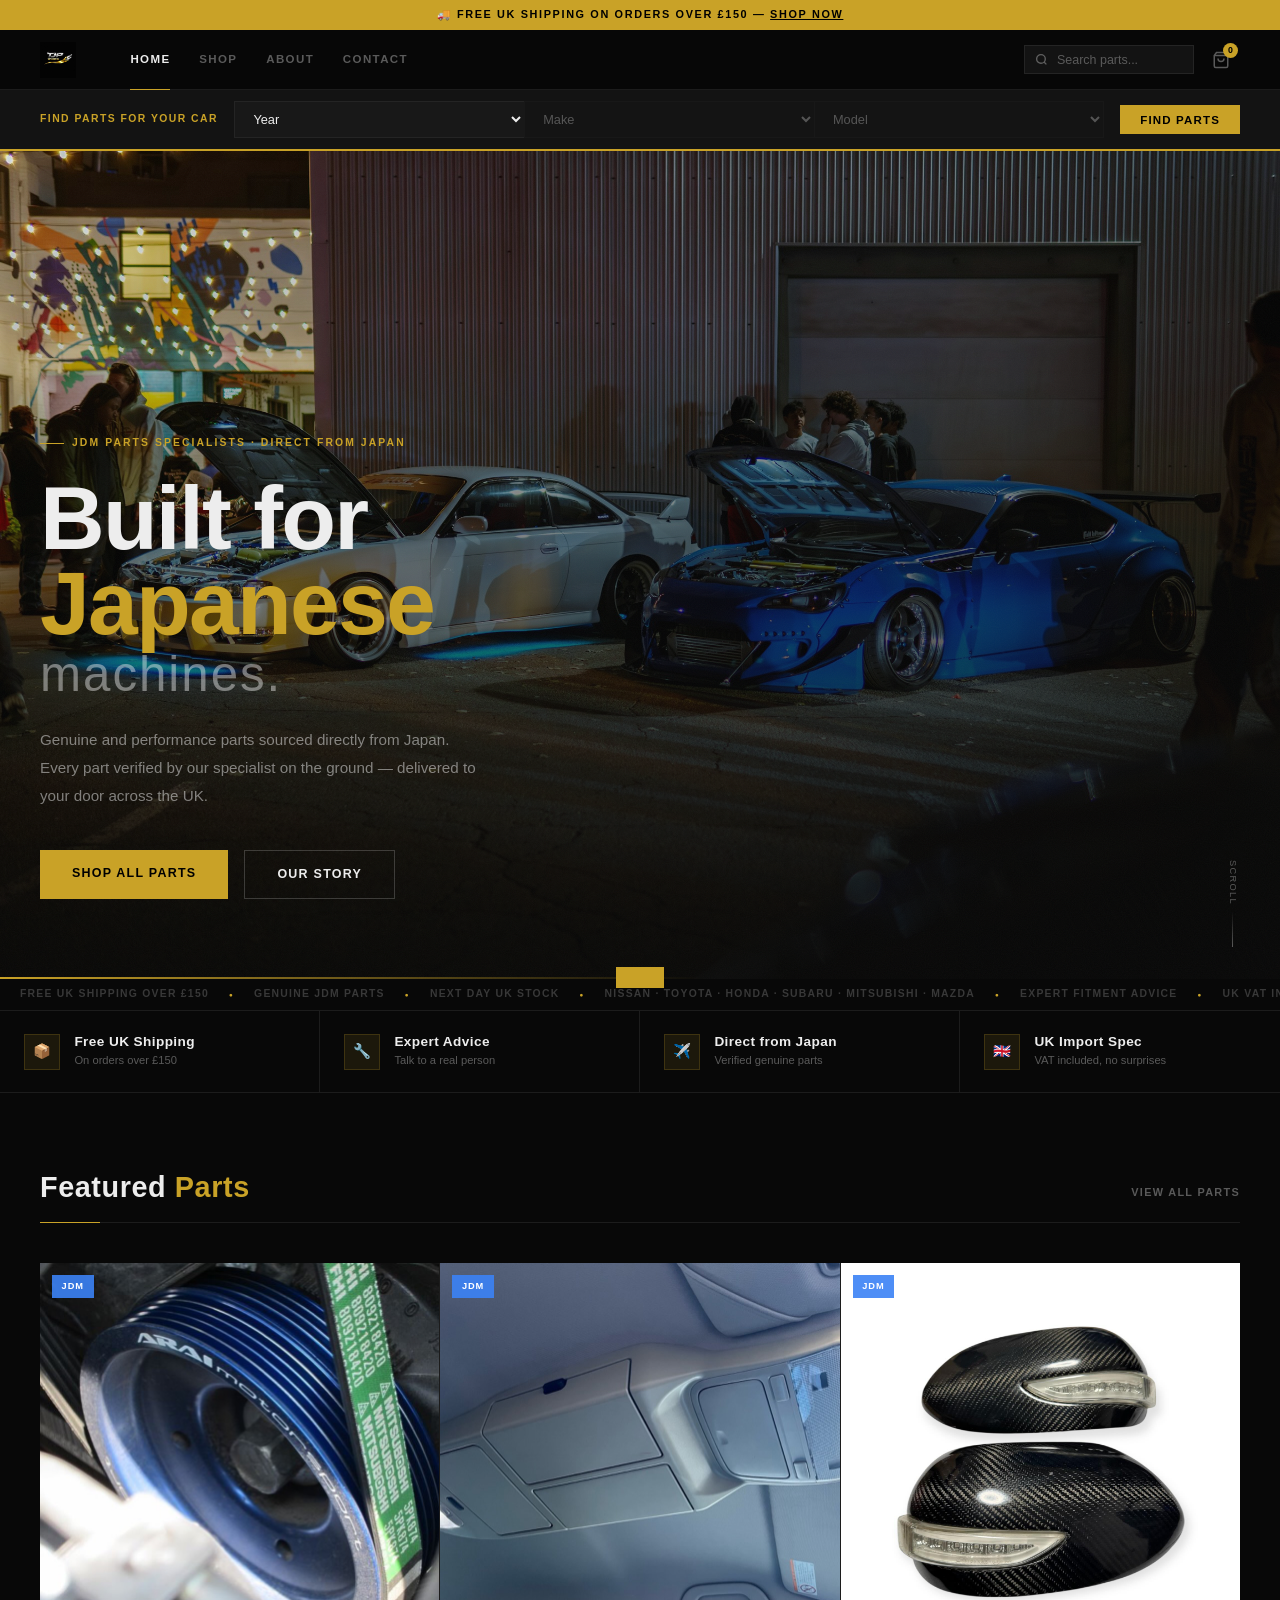
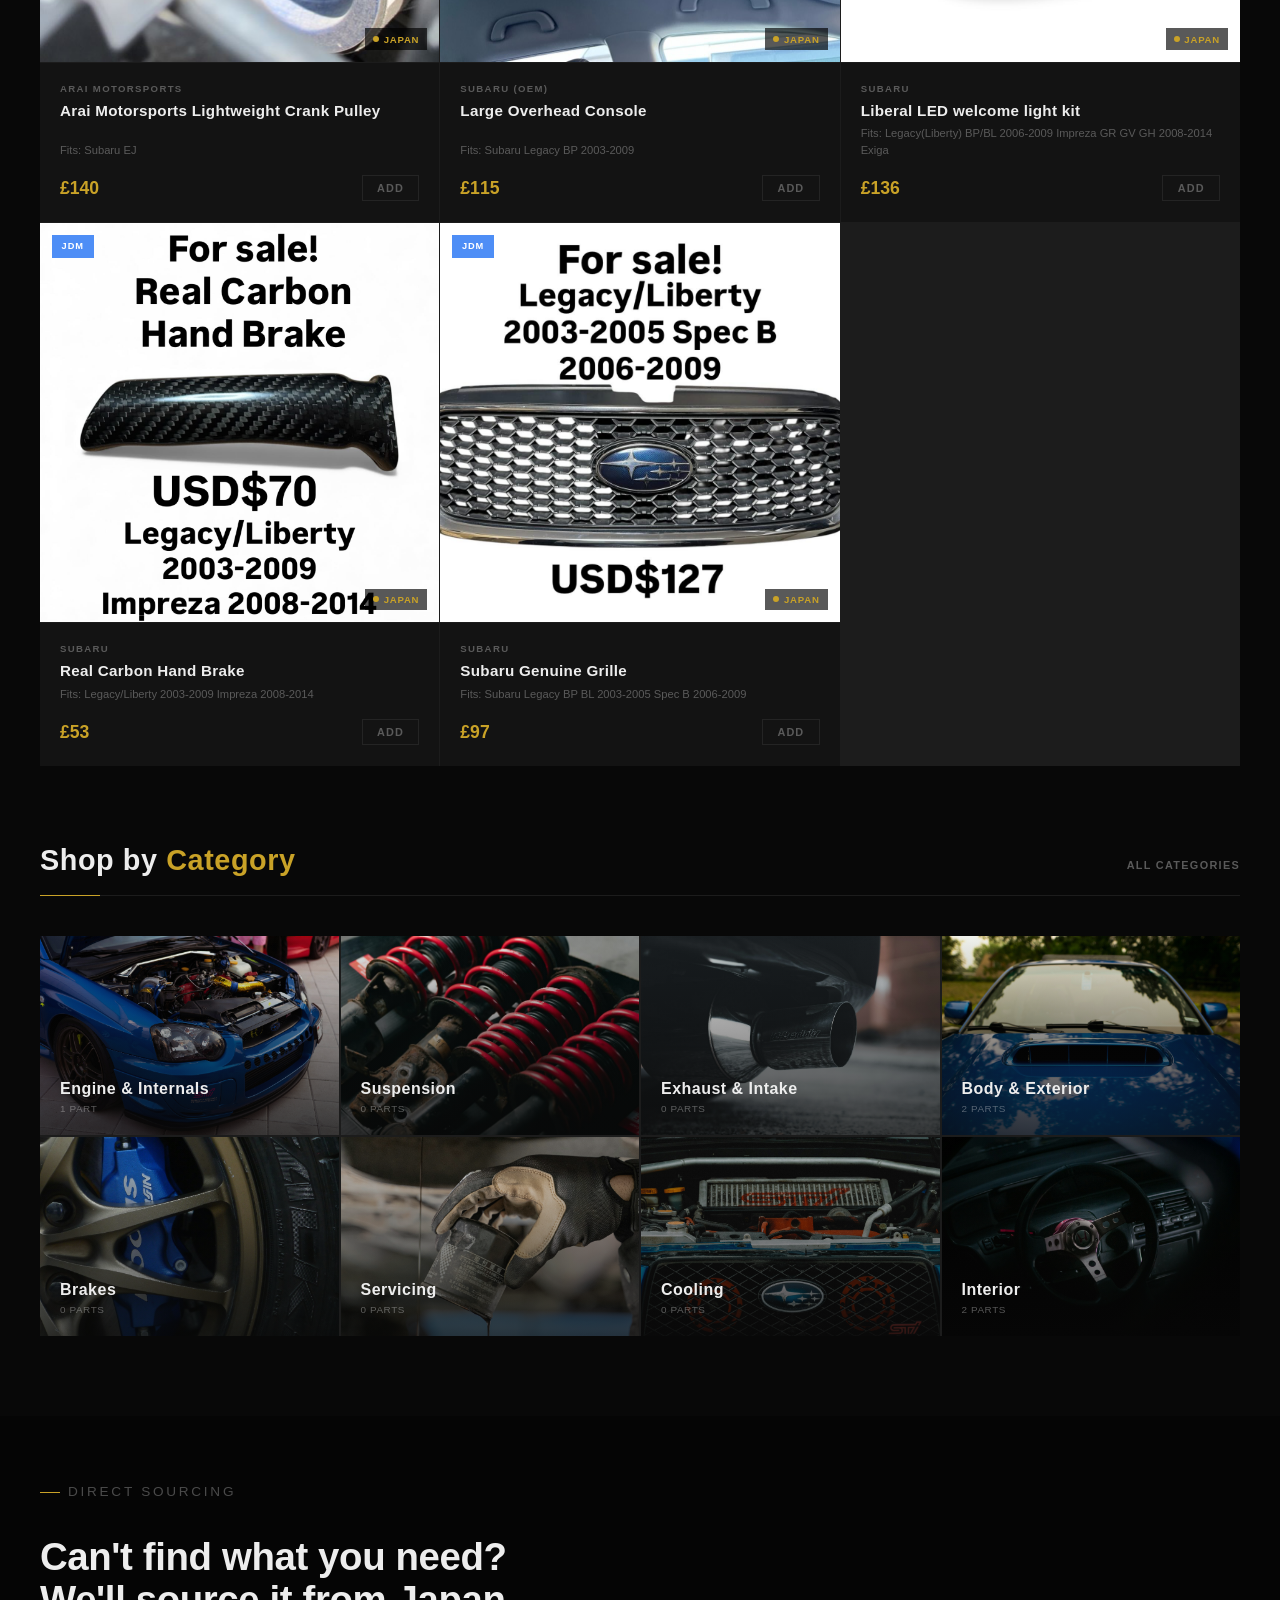
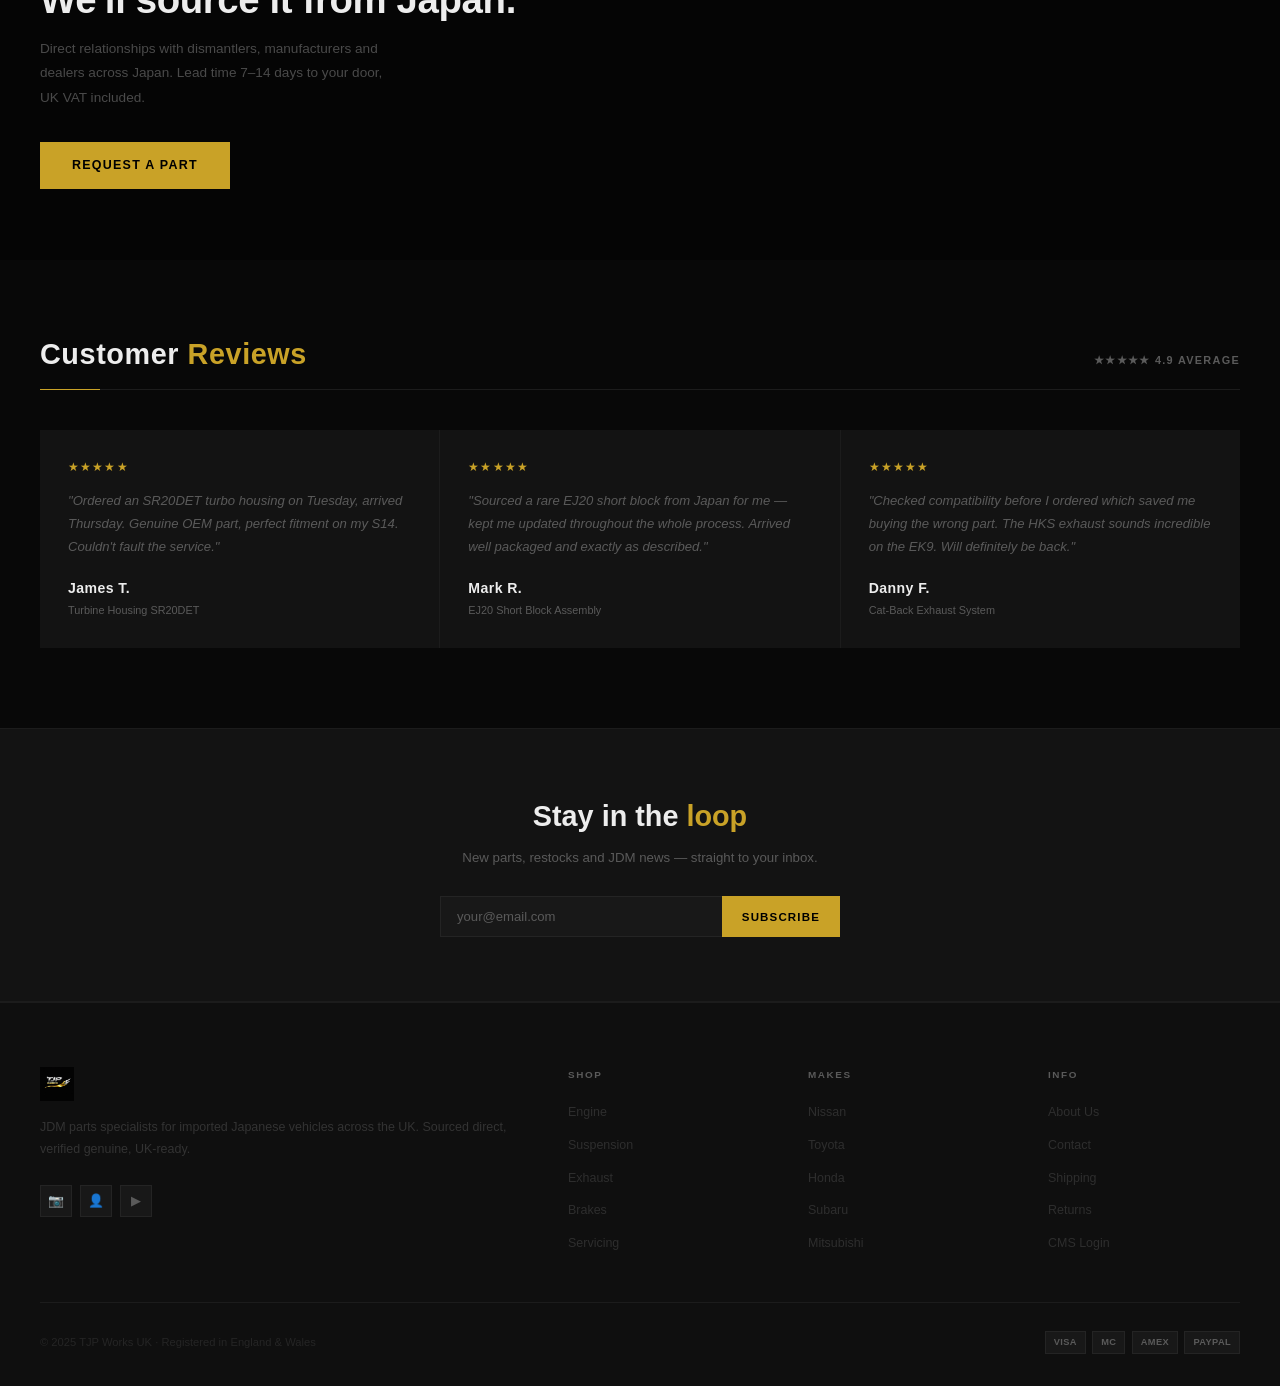
==== commit ce98cf5a: "Update index.html" ====
--- a/index.html
+++ b/index.html
@@ -64,8 +64,7 @@
 
 /* HERO */
 .hero{position:relative;height:92vh;min-height:580px;max-height:860px;overflow:hidden;display:flex;align-items:flex-end}
-.hero-img{position:absolute;inset:0;background:url('https://images.unsplash.com/photo-1486262715619-67b85e0b08d3?w=1800&q=85') center 30%/cover no-repeat}
-.hero-img::after{content:'';position:absolute;inset:0;background:linear-gradient(170deg,rgba(8,8,8,.05) 0%,rgba(8,8,8,.5) 45%,rgba(8,8,8,.97) 100%)}
+.hero-img{position:absolute;inset:0;background:url('/Herophoto.jpg') center 30%/cover no-repeat}.hero-img::after{content:'';position:absolute;inset:0;background:linear-gradient(170deg,rgba(8,8,8,.05) 0%,rgba(8,8,8,.5) 45%,rgba(8,8,8,.97) 100%)}
 .hero-grain{position:absolute;inset:0;z-index:1;opacity:.035;background-image:url("data:image/svg+xml,%3Csvg viewBox='0 0 200 200' xmlns='http://www.w3.org/2000/svg'%3E%3Cfilter id='n'%3E%3CfeTurbulence type='fractalNoise' baseFrequency='0.85' numOctaves='4' stitchTiles='stitch'/%3E%3C/filter%3E%3Crect width='100%25' height='100%25' filter='url(%23n)'/%3E%3C/svg%3E");background-size:180px 180px}
 .hero-accent{position:absolute;left:0;bottom:0;width:100%;height:2px;background:linear-gradient(90deg,var(--gold) 0%,transparent 55%);z-index:3}
 .hero-content{position:relative;z-index:2;max-width:1440px;margin:0 auto;padding:0 2.5rem 5rem;width:100%}
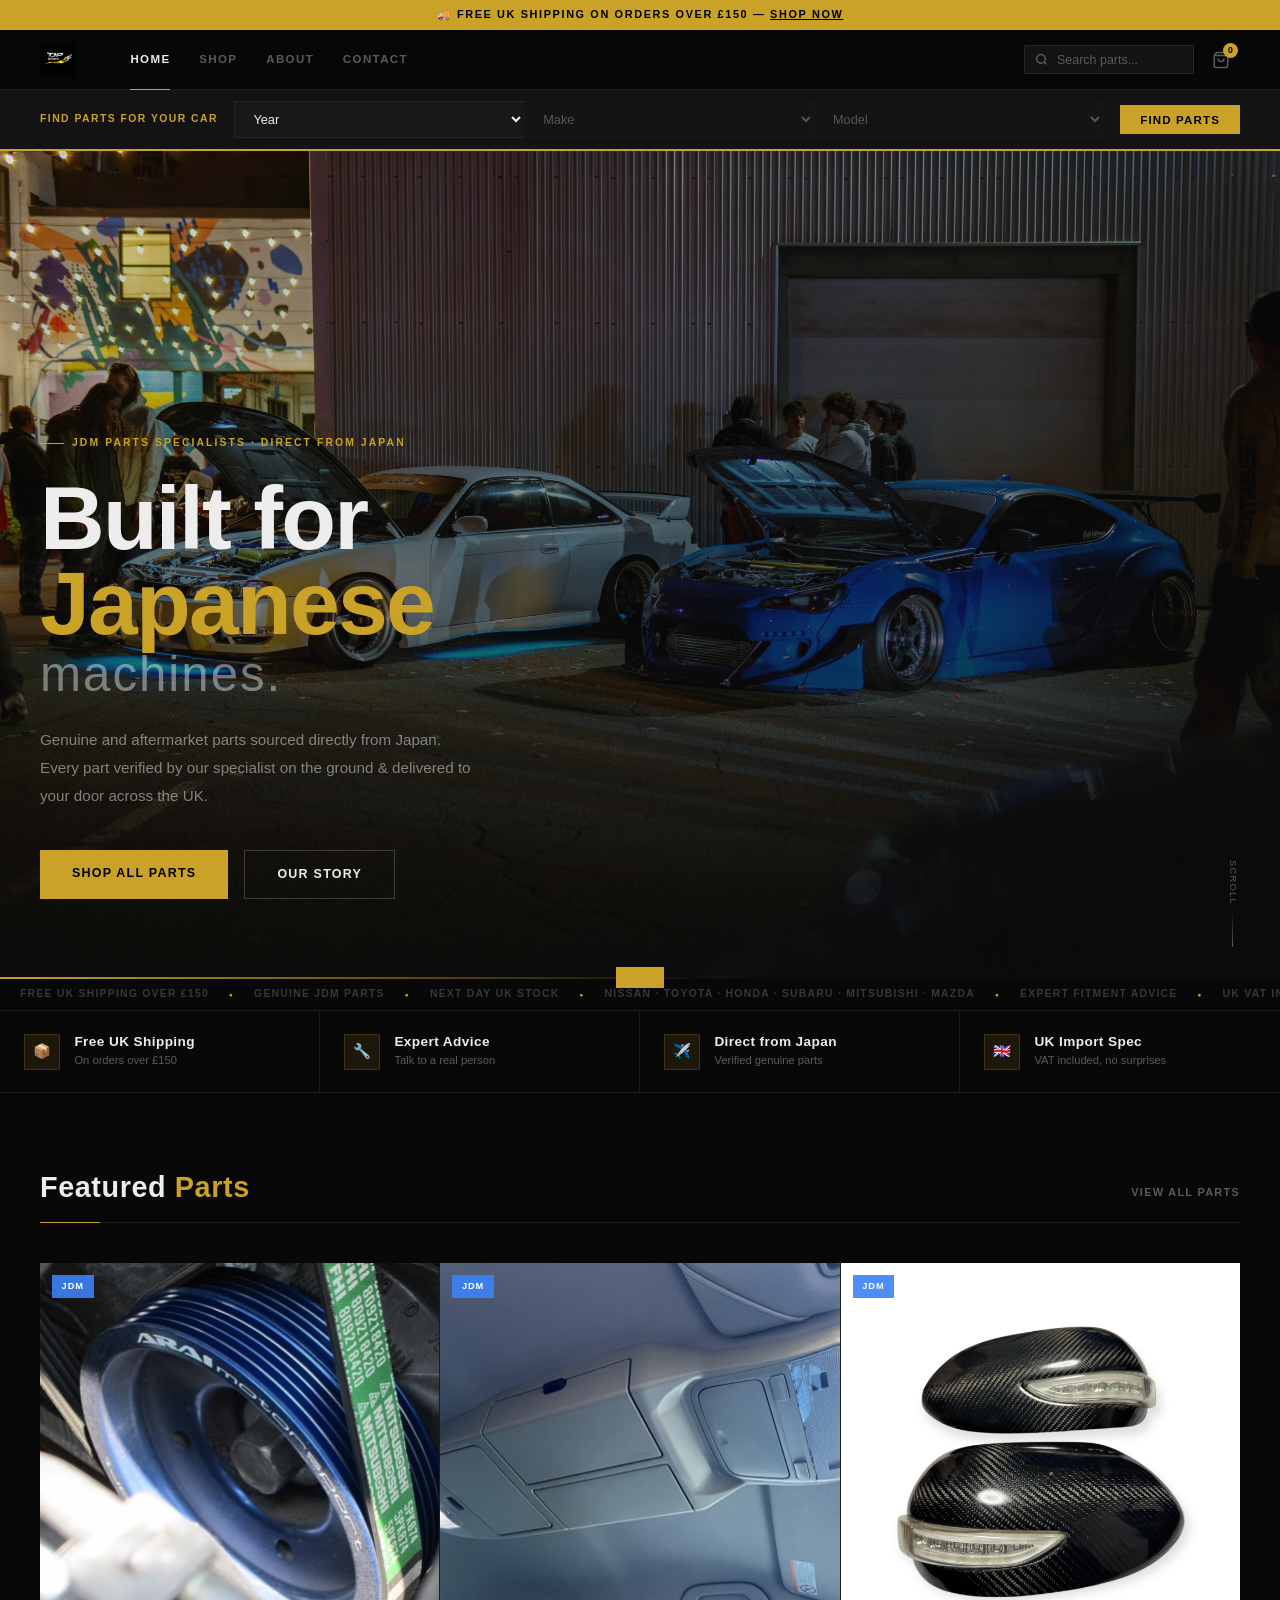
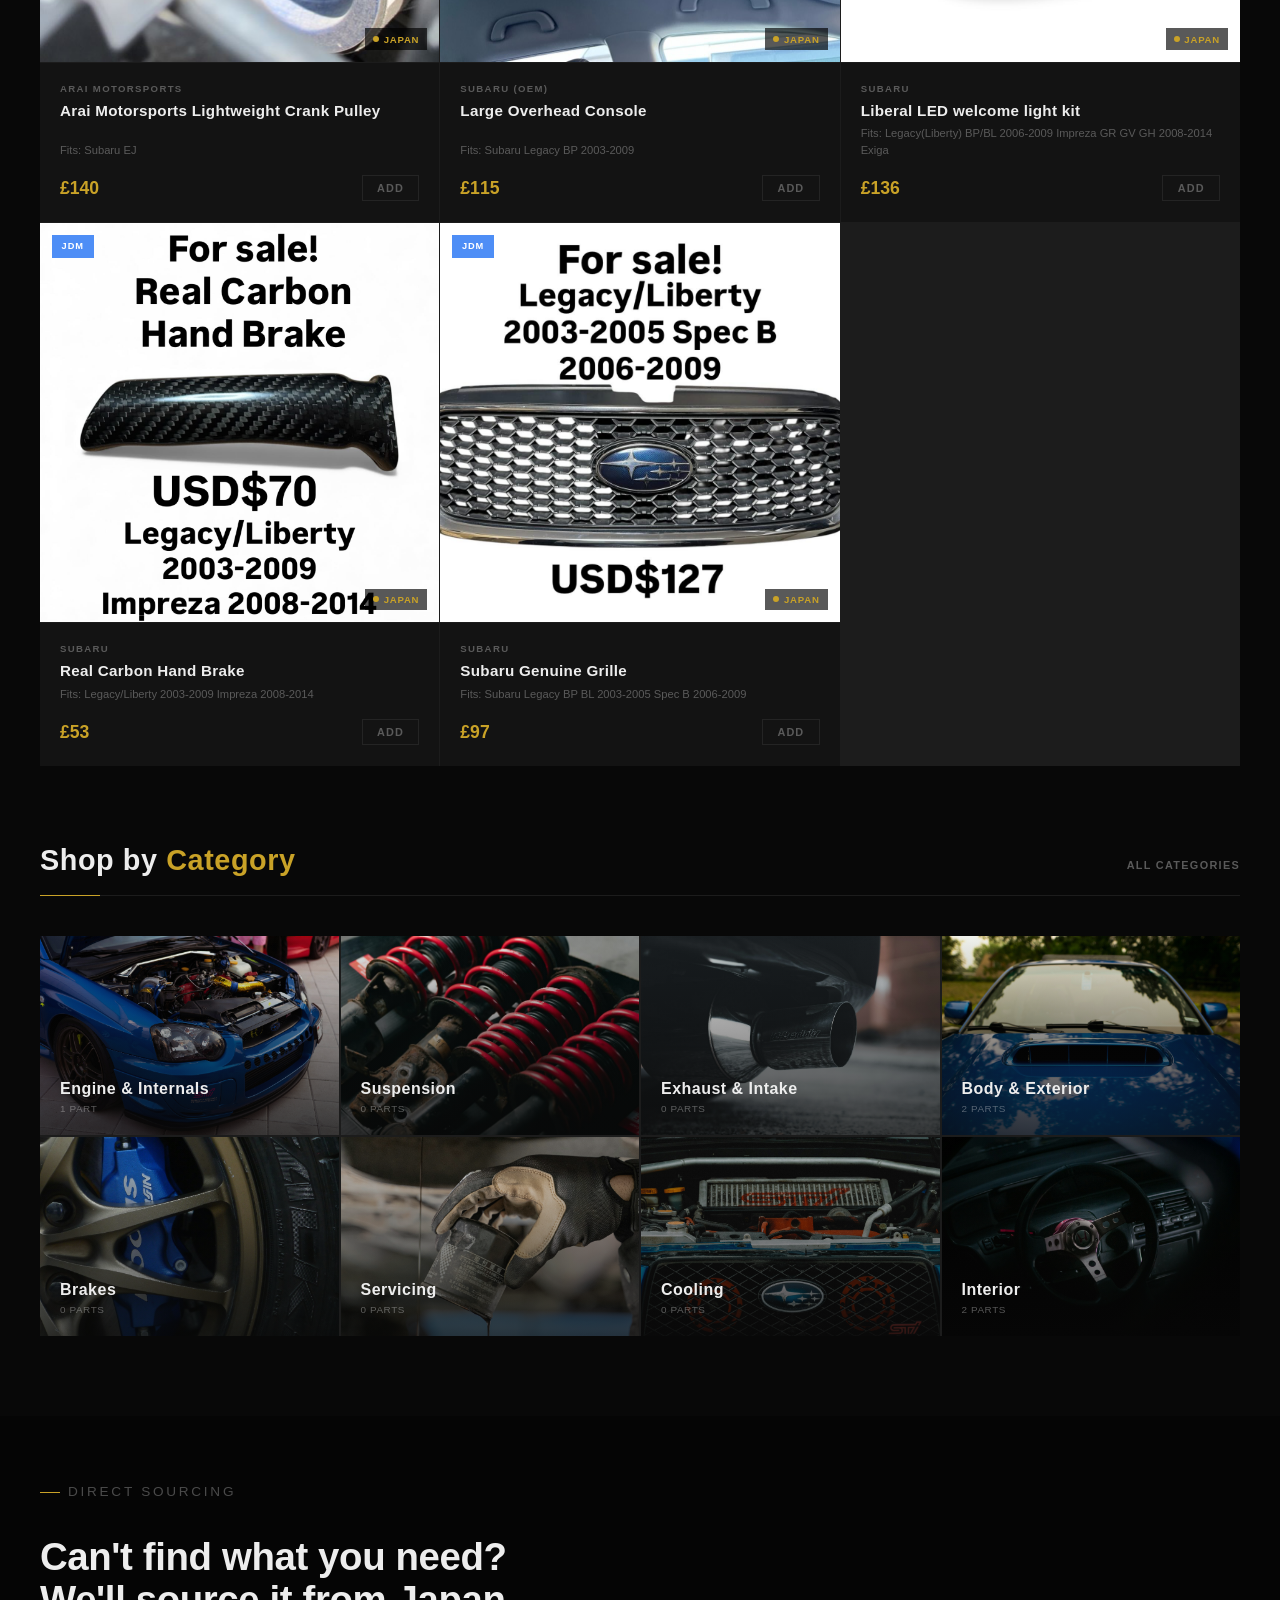
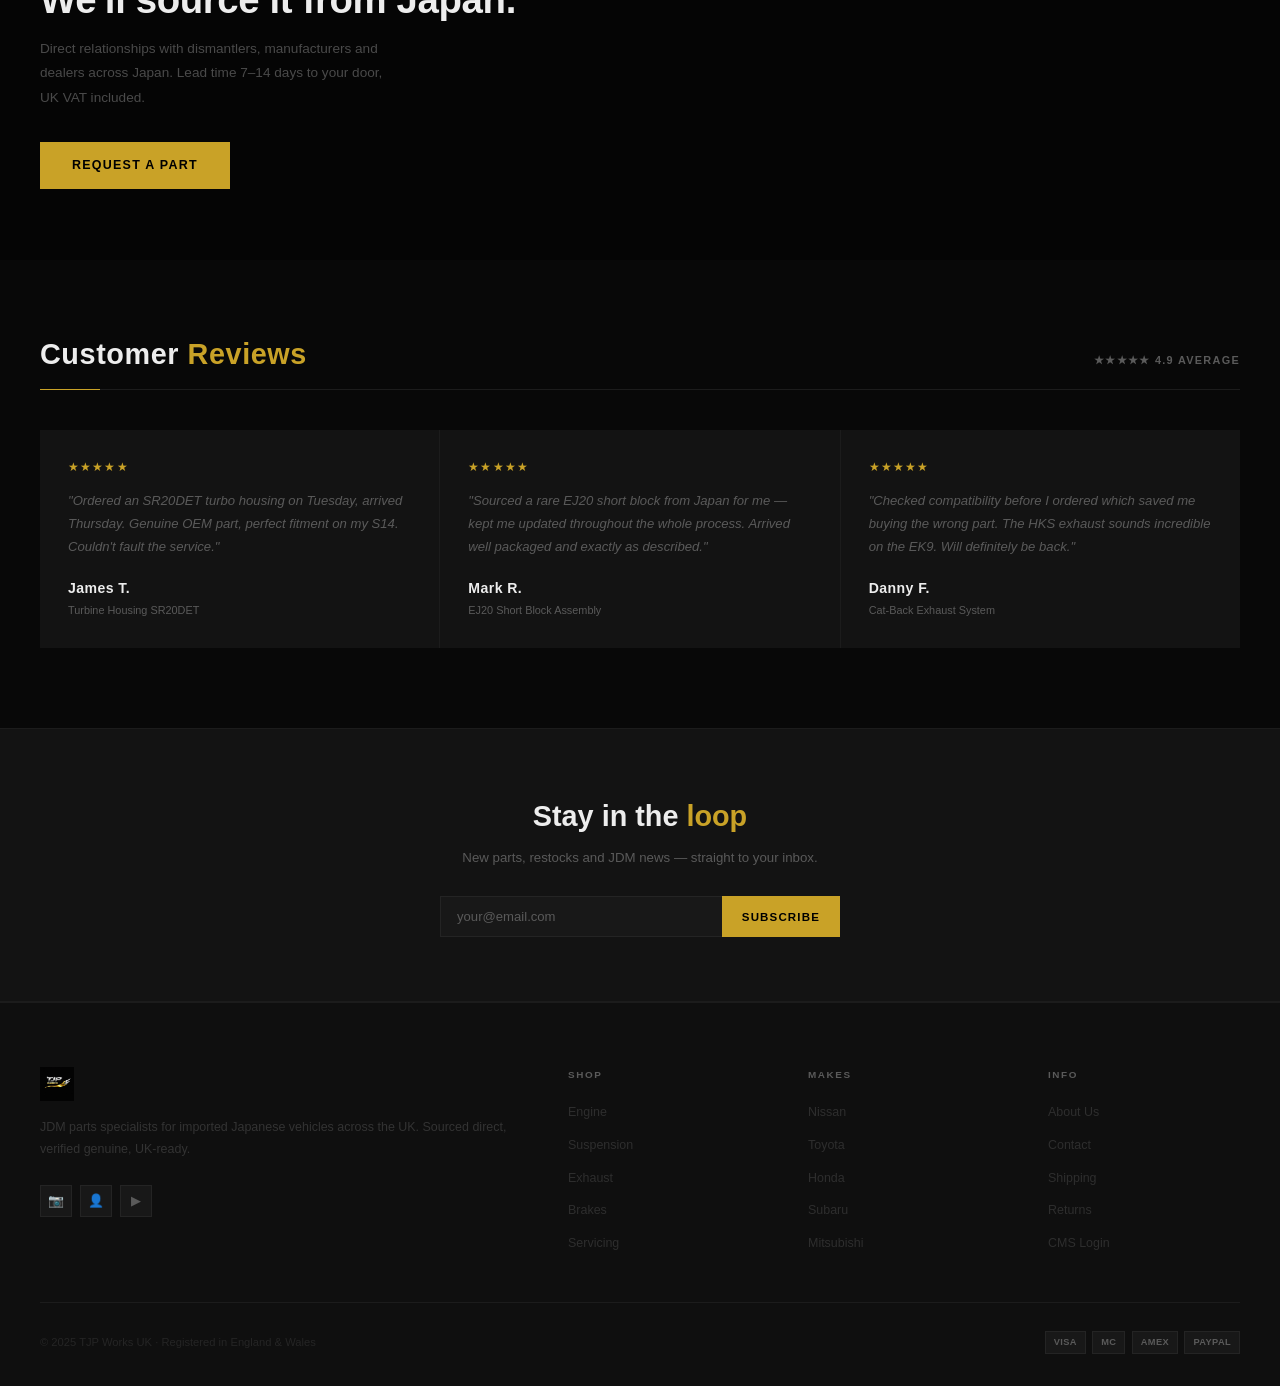
==== commit ed948624: "Update index.html" ====
--- a/index.html
+++ b/index.html
@@ -330,7 +330,7 @@
       <em>Japanese</em>
       <span class="sub-word">machines.</span>
     </h1>
-    <p class="hero-body">Genuine and performance parts sourced directly from Japan. Every part verified by our specialist on the ground — delivered to your door across the UK.</p>
+    <p class="hero-body">Genuine and aftermarket parts sourced directly from Japan. Every part verified by our specialist on the ground & delivered to your door across the UK.</p>
     <div class="hero-ctas">
       <a href="/shop.html" class="btn-primary">Shop All Parts</a>
       <a href="/about.html" class="btn-outline">Our Story</a>
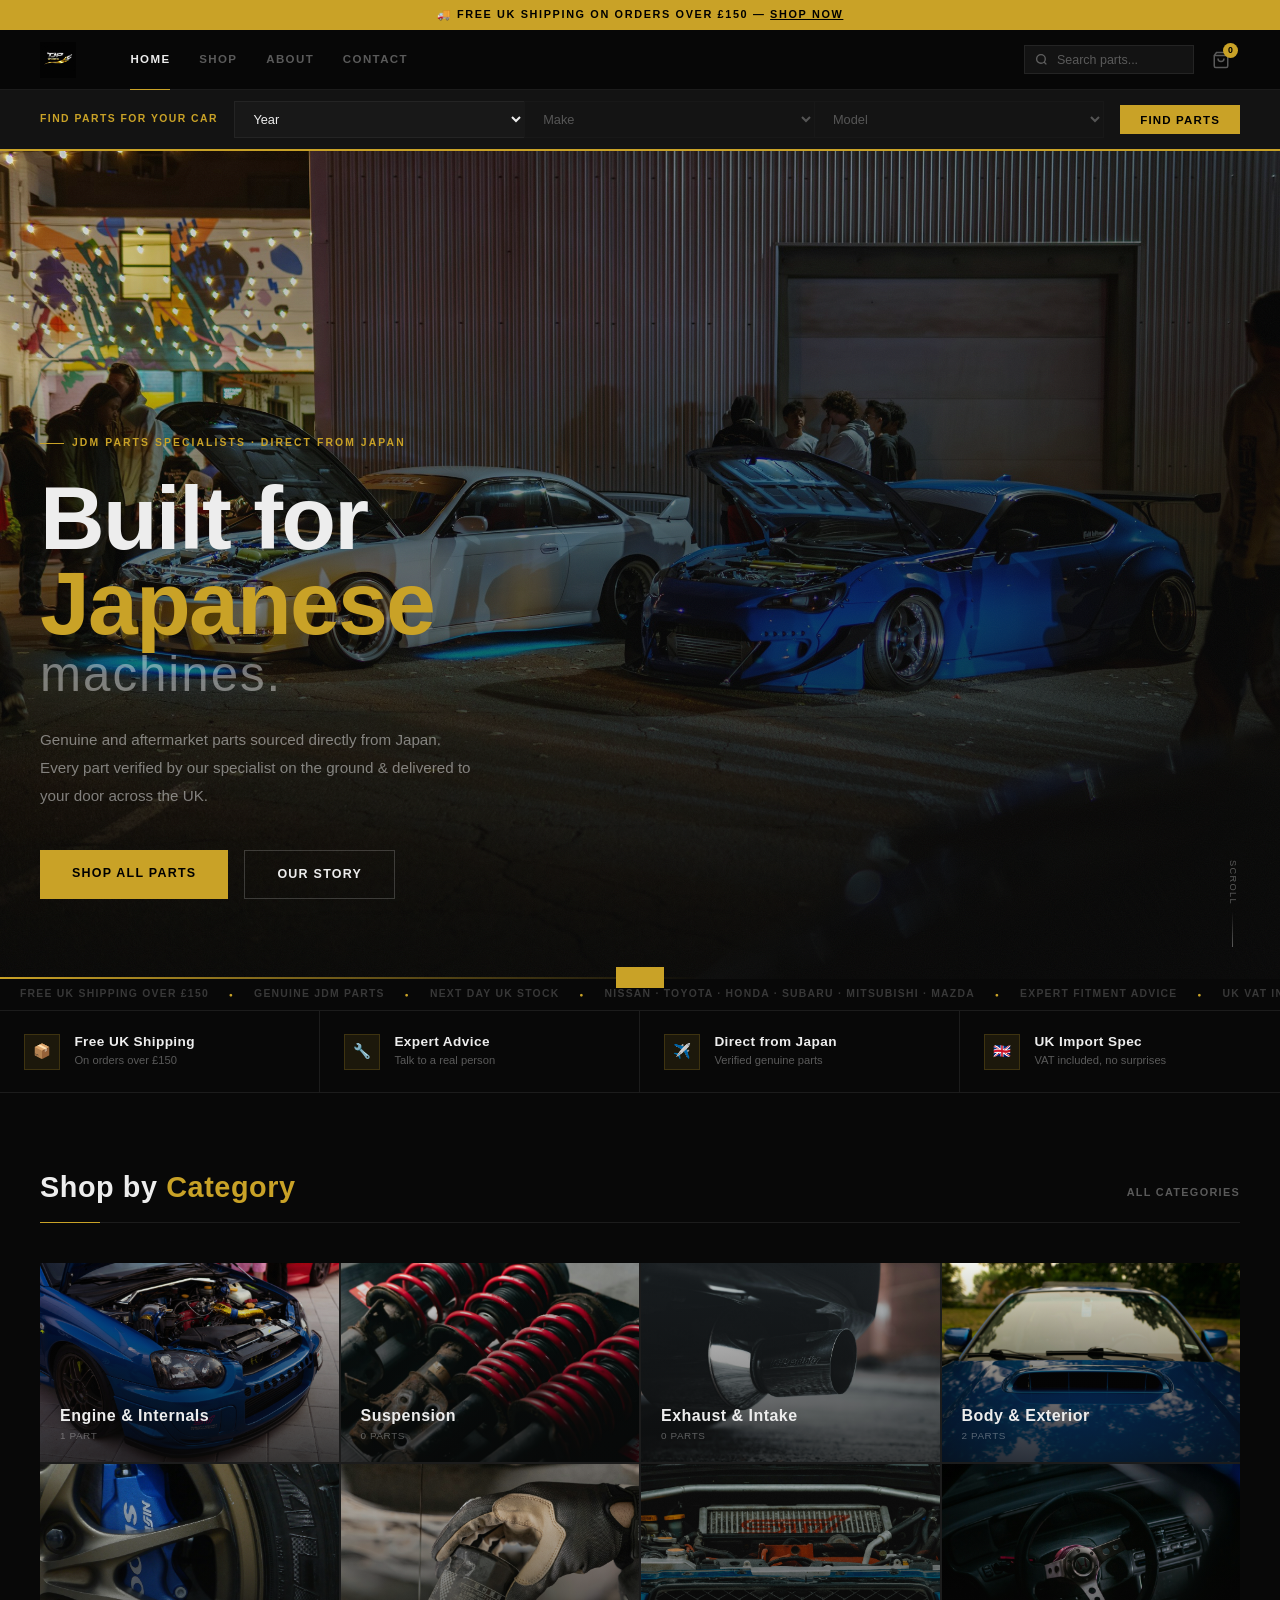
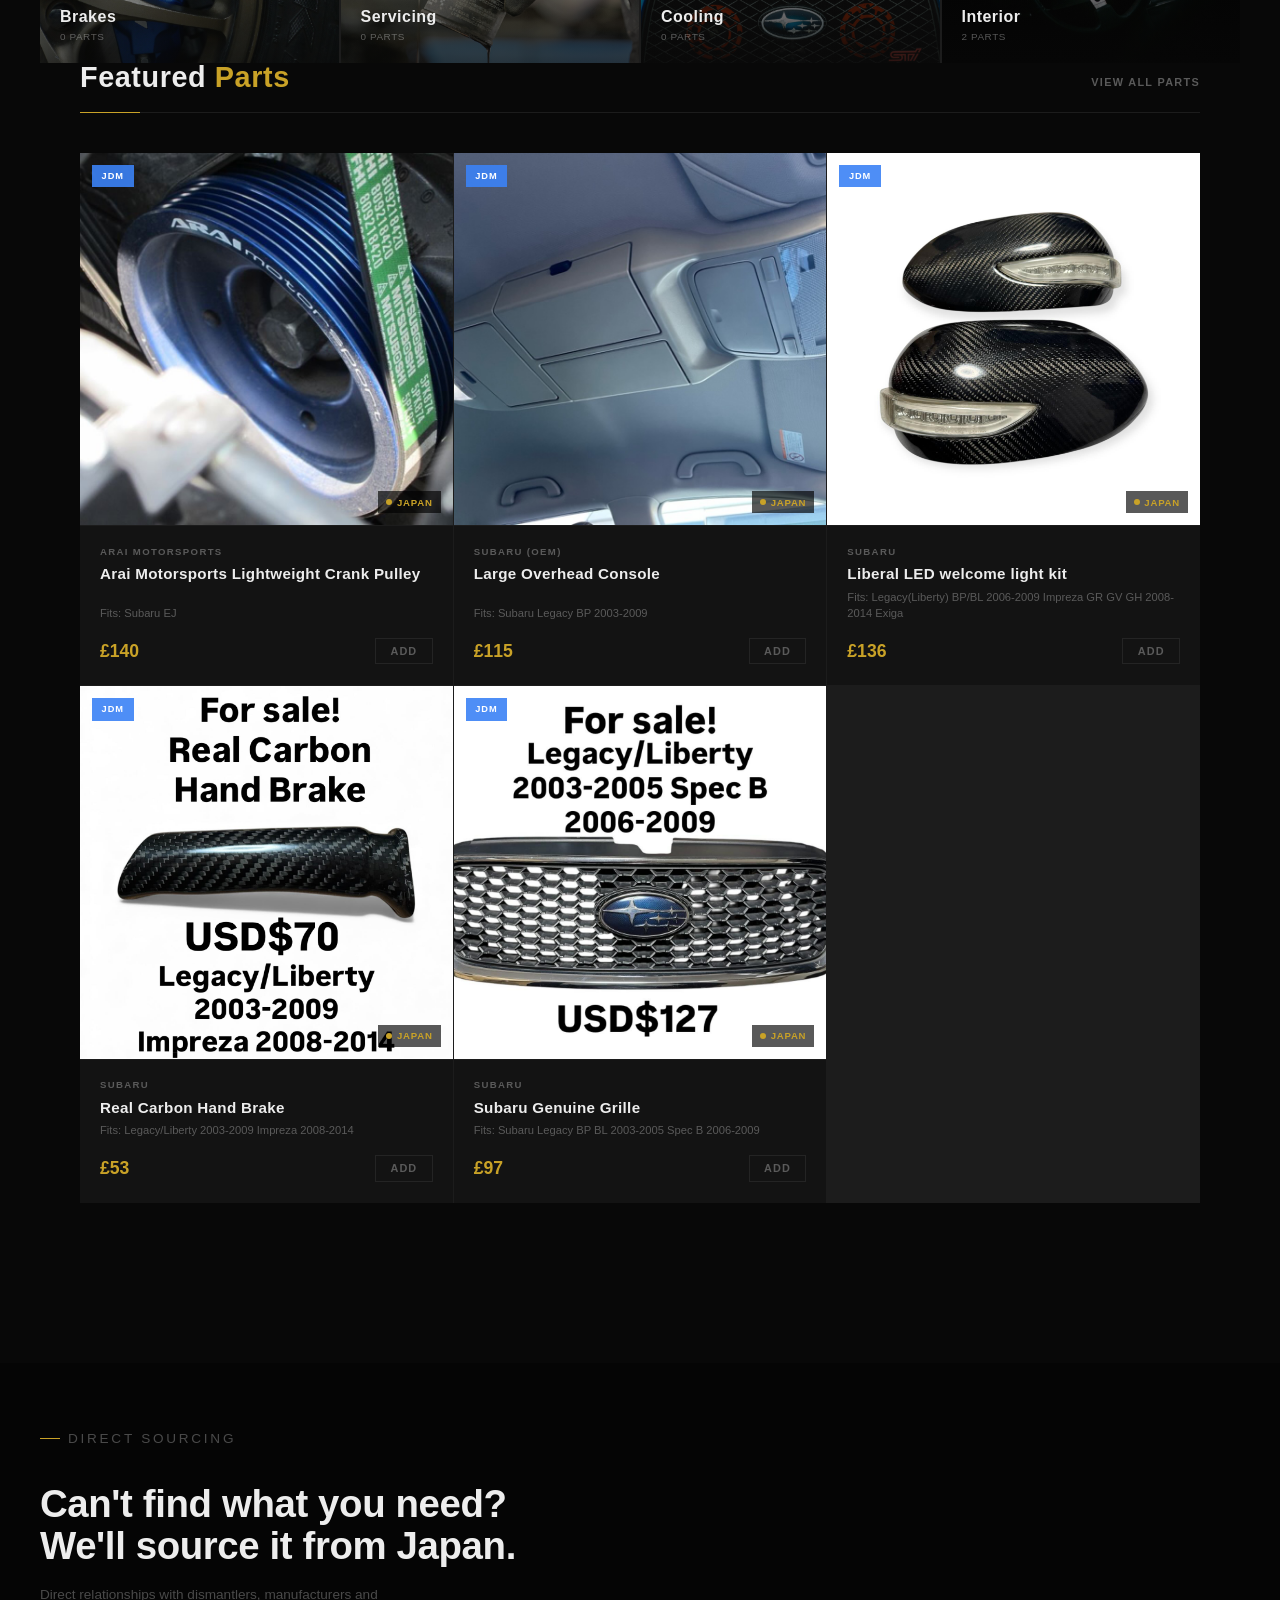
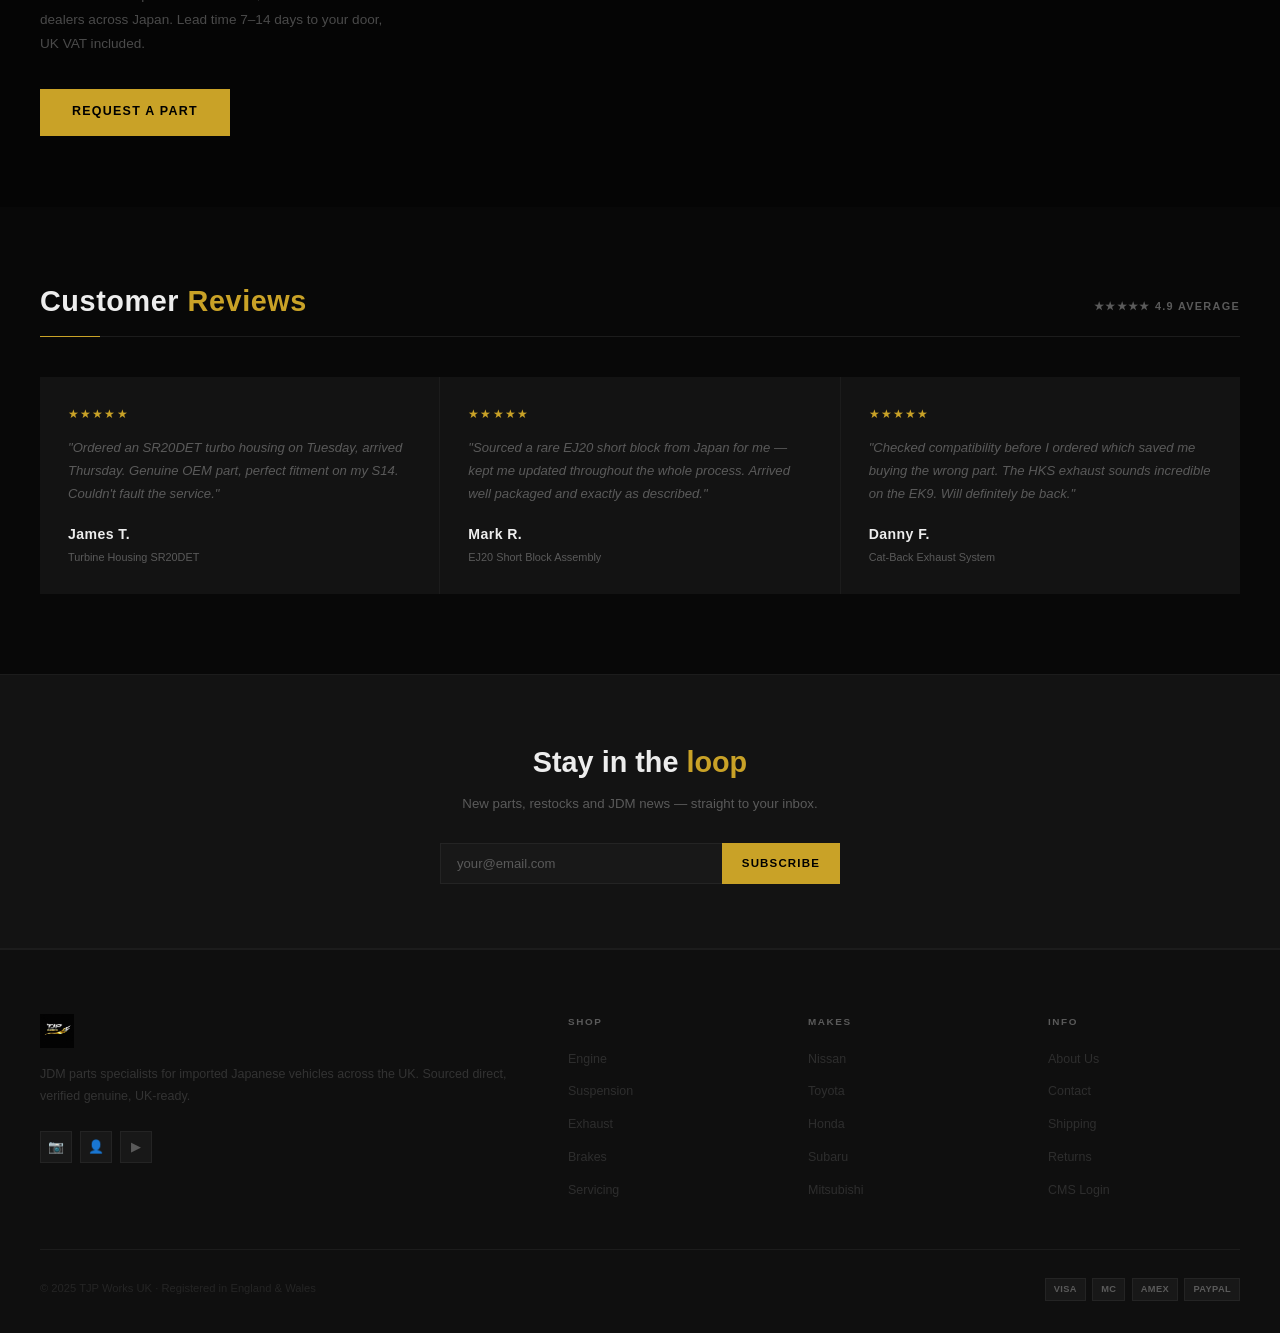
==== commit da0e148a: "Update index.html" ====
--- a/index.html
+++ b/index.html
@@ -258,18 +258,29 @@
 @media(max-width:768px){
   .nav-links,.nav-search-wrap{display:none}
   .mobile-menu-btn{display:block}
-  .trust-bar-inner{grid-template-columns:1fr}
-  .trust-item{border-right:none;border-bottom:1px solid var(--border)}
-  .trust-item:last-child{border-bottom:none}
   .hero{height:80vh}
   .featured-grid{grid-template-columns:1fr}
   .cart-drawer,.mobile-nav{width:100%}
   .newsletter-form{flex-direction:column}
   .newsletter-input{border-right:1px solid var(--border2)}
   .footer-inner{grid-template-columns:1fr}
-  .vehicle-selects{flex-direction:column}
-  .v-select{border-right:1px solid var(--border2);border-bottom:none}
-  .v-select:last-child{border-bottom:1px solid var(--border2)}
+
+  /* Vehicle bar — compact single row on mobile */
+  .vehicle-bar-inner{padding:.5rem 1rem;gap:.4rem}
+  .vehicle-bar-label{display:none}
+  .vehicle-selects{flex-direction:row;gap:0}
+  .v-select{padding:.4rem .3rem;font-size:.72rem;border-right:none}
+  .v-select:last-child{border-right:1px solid var(--border2)}
+  .v-find-btn{padding:.4rem .75rem;font-size:.68rem}
+
+  /* Trust bar — 2x2 compact grid, no tall list */
+  .trust-bar-inner{grid-template-columns:repeat(2,1fr)}
+  .trust-item{padding:.75rem 1rem;border-right:none;border-bottom:1px solid var(--border)}
+  .trust-item:nth-child(odd){border-right:1px solid var(--border)}
+  .trust-item:nth-child(3),.trust-item:nth-child(4){border-bottom:none}
+  .trust-icon-wrap{width:28px;height:28px;font-size:.75rem;flex-shrink:0}
+  .trust-label{font-size:.75rem}
+  .trust-sub{display:none}
 }
 @media(max-width:600px){
   .featured-grid,.cat-tiles{grid-template-columns:1fr}
@@ -360,16 +371,6 @@
 
 <div class="section-wrap">
   <div class="section-hd">
-    <h2>Featured <span>Parts</span></h2>
-    <a href="/shop.html" class="view-all">View all parts</a>
-  </div>
-  <div class="featured-grid" id="featuredGrid">
-    <p style="color:var(--mid);padding:3rem;grid-column:1/-1;text-align:center;font-size:.8rem;letter-spacing:.08em;text-transform:uppercase">Loading parts...</p>
-  </div>
-</div>
-
-<div class="section-wrap" style="padding-top:0">
-  <div class="section-hd">
     <h2>Shop by <span>Category</span></h2>
     <a href="/shop.html" class="view-all">All categories</a>
   </div>
@@ -383,6 +384,16 @@
     <a href="/shop.html?category=cooling" class="cat-tile"><div class="cat-tile-bg" style="background:url('/Coolingimage.jpg') center/cover no-repeat"></div><div class="cat-tile-overlay"></div><div class="cat-tile-content"><div class="cat-tile-name">Cooling</div><div class="cat-tile-count" id="count-cooling">—</div></div><span class="cat-tile-arrow">↗</span></a>
     <a href="/shop.html?category=interior" class="cat-tile"><div class="cat-tile-bg" style="background:url('/Interiorimage.jpg') center/cover no-repeat"></div><div class="cat-tile-overlay"></div><div class="cat-tile-content"><div class="cat-tile-name">Interior</div><div class="cat-tile-count" id="count-interior">—</div></div><span class="cat-tile-arrow">↗</span></a>
   </div>
+<div class="section-wrap" style="padding-top:0">
+  <div class="section-hd">
+    <h2>Featured <span>Parts</span></h2>
+    <a href="/shop.html" class="view-all">View all parts</a>
+  </div>
+  <div class="featured-grid" id="featuredGrid">
+    <p style="color:var(--mid);padding:3rem;grid-column:1/-1;text-align:center;font-size:.8rem;letter-spacing:.08em;text-transform:uppercase">Loading parts...</p>
+  </div>
+</div>
+  
 </div>
 
 <div class="editorial">
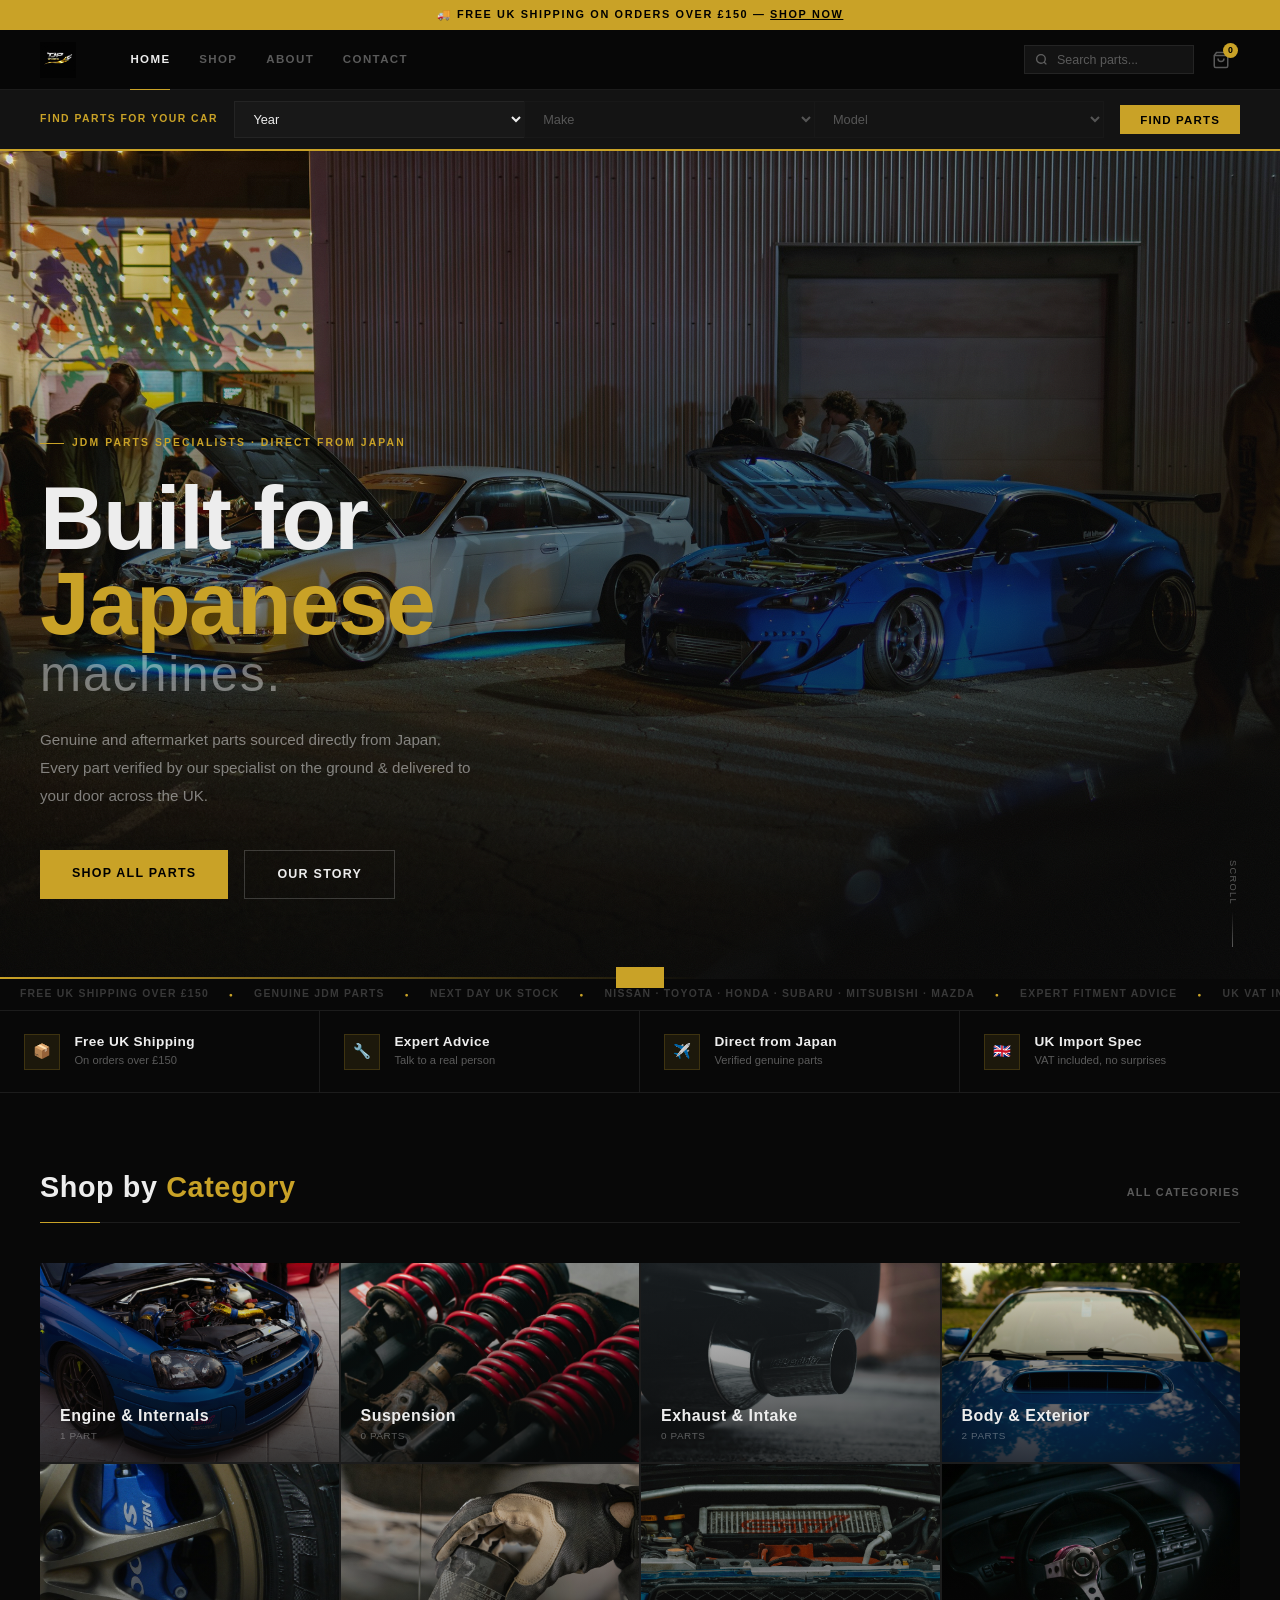
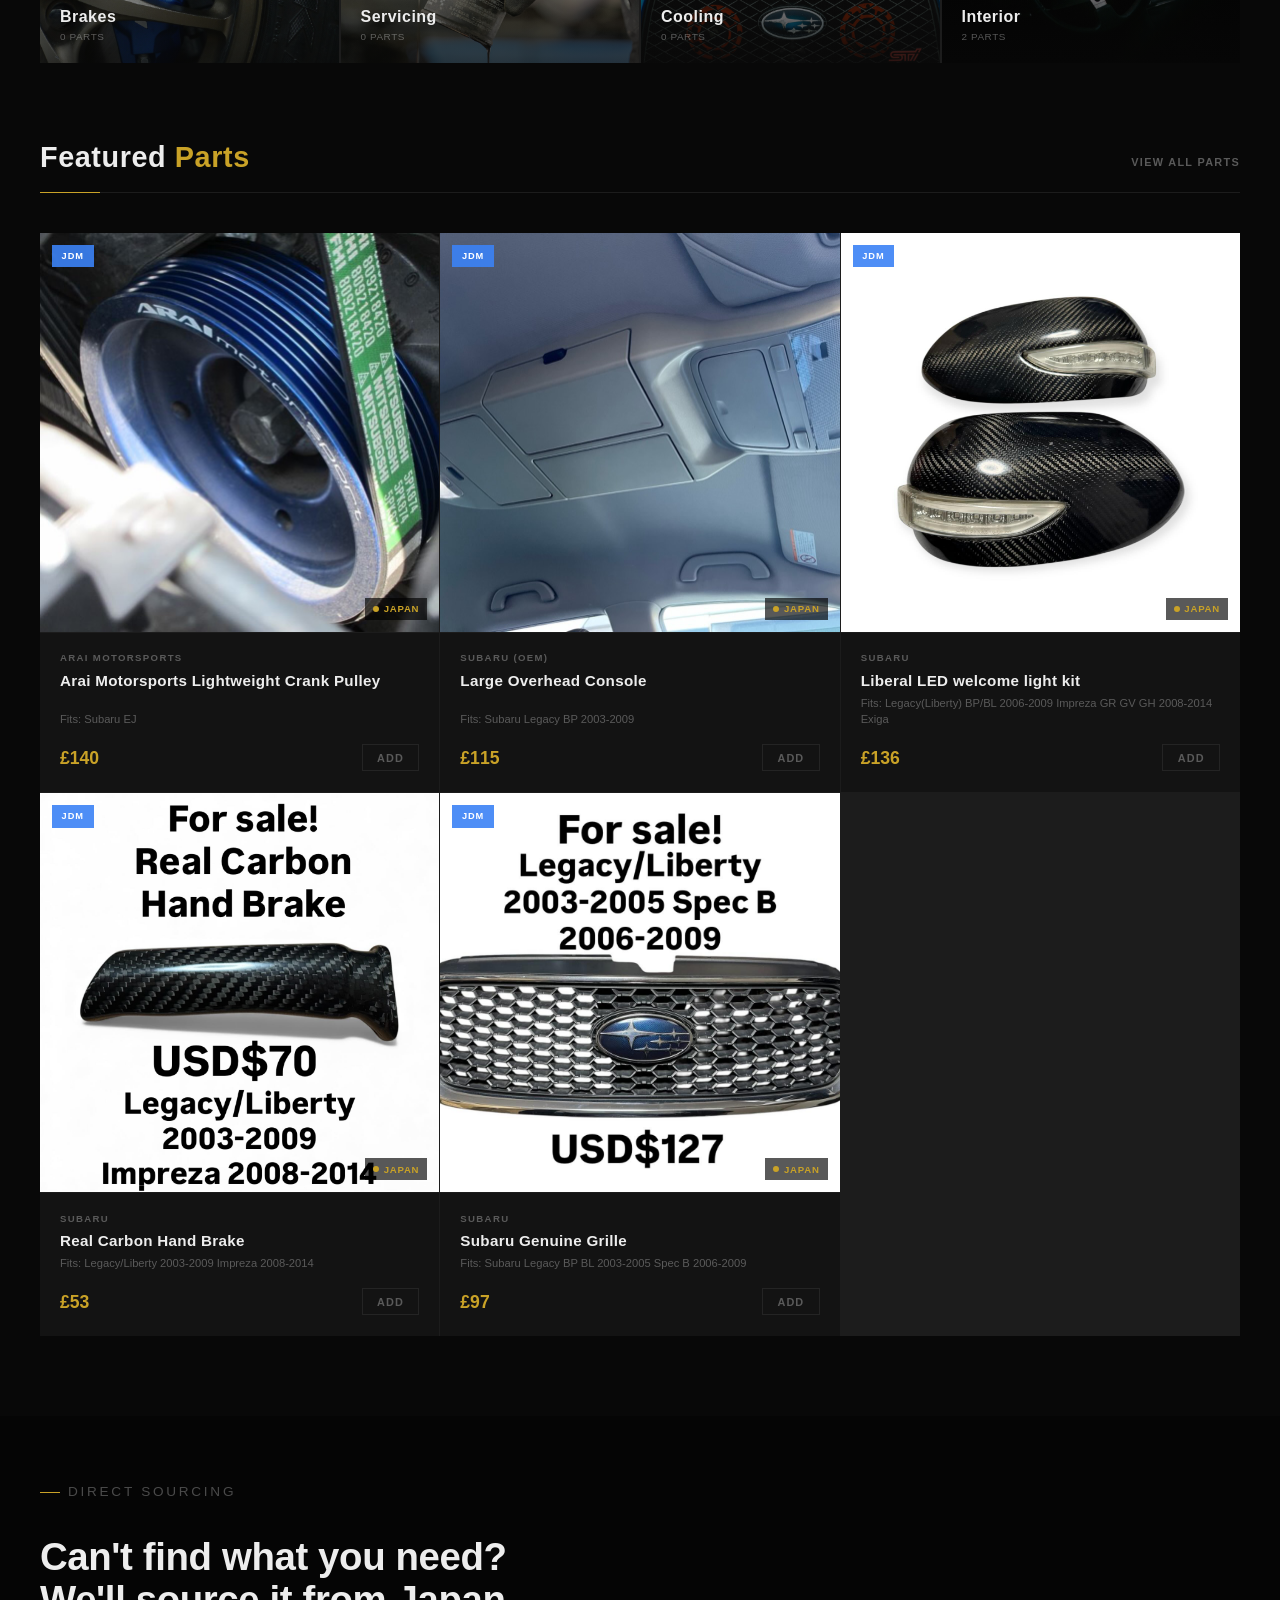
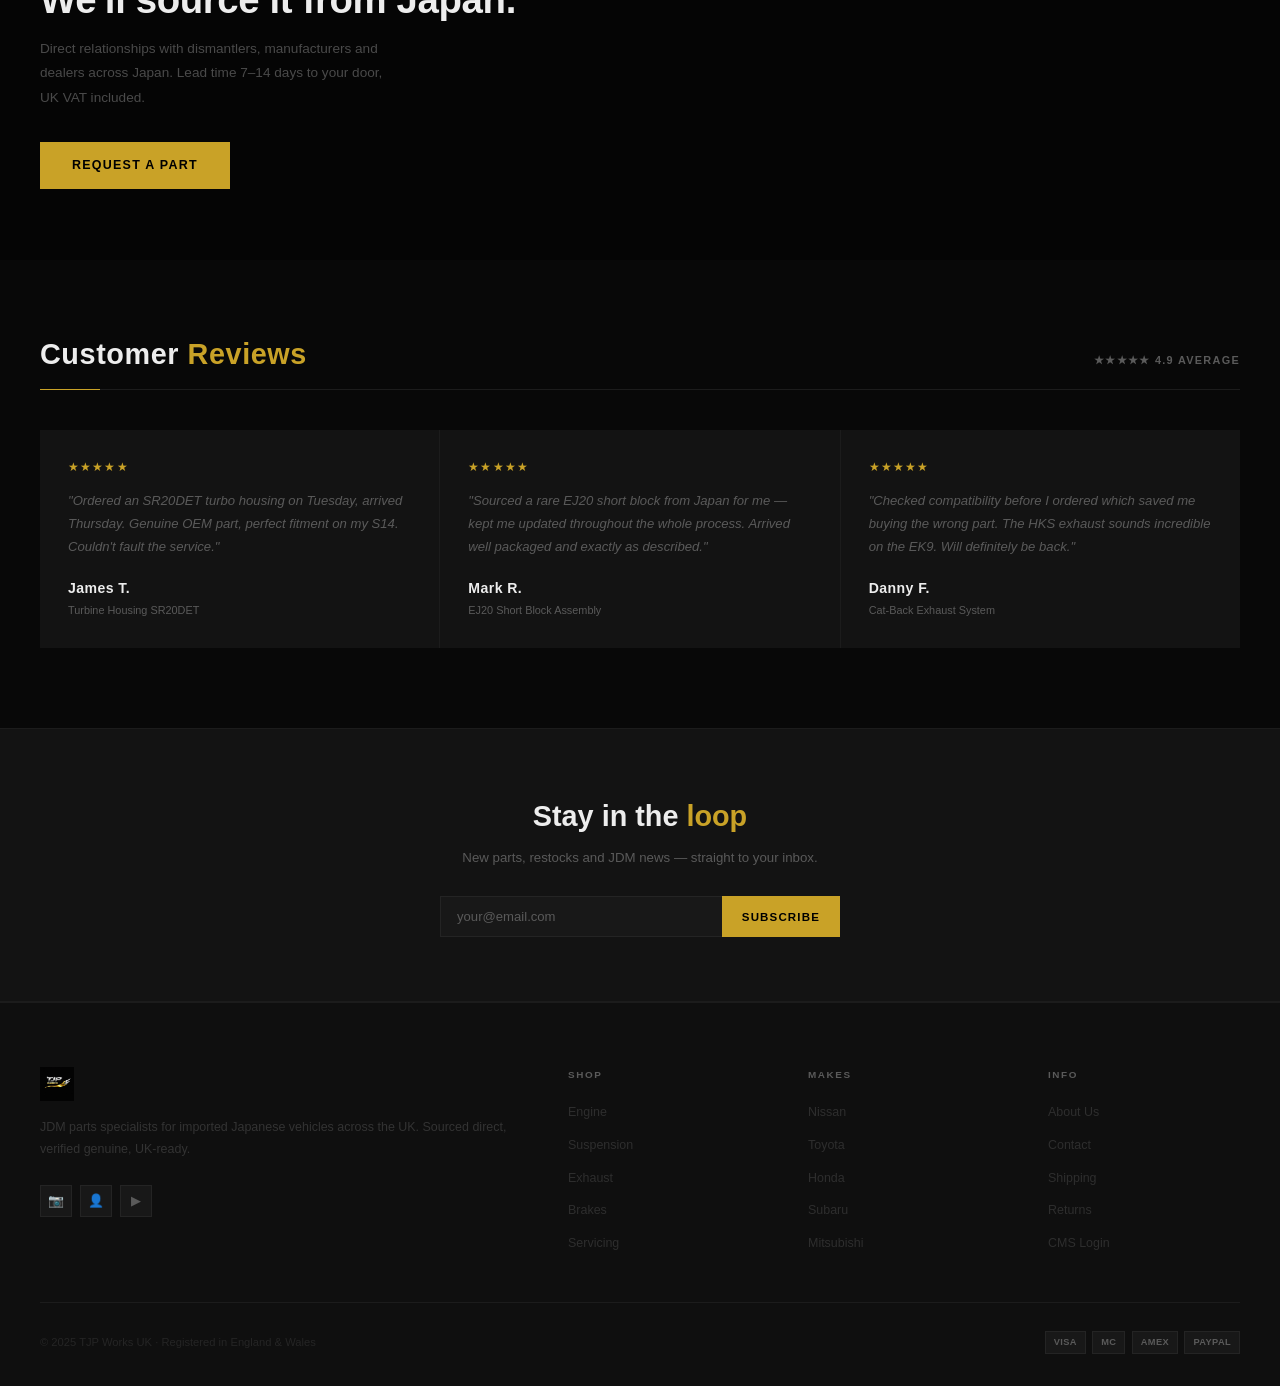
==== commit 0d9b1dd5: "Update index.html" ====
--- a/index.html
+++ b/index.html
@@ -383,7 +383,8 @@
     <a href="/shop.html?category=servicing" class="cat-tile"><div class="cat-tile-bg" style="background:url('/Servicingimage.jpg') center/cover no-repeat"></div><div class="cat-tile-overlay"></div><div class="cat-tile-content"><div class="cat-tile-name">Servicing</div><div class="cat-tile-count" id="count-servicing">—</div></div><span class="cat-tile-arrow">↗</span></a>
     <a href="/shop.html?category=cooling" class="cat-tile"><div class="cat-tile-bg" style="background:url('/Coolingimage.jpg') center/cover no-repeat"></div><div class="cat-tile-overlay"></div><div class="cat-tile-content"><div class="cat-tile-name">Cooling</div><div class="cat-tile-count" id="count-cooling">—</div></div><span class="cat-tile-arrow">↗</span></a>
     <a href="/shop.html?category=interior" class="cat-tile"><div class="cat-tile-bg" style="background:url('/Interiorimage.jpg') center/cover no-repeat"></div><div class="cat-tile-overlay"></div><div class="cat-tile-content"><div class="cat-tile-name">Interior</div><div class="cat-tile-count" id="count-interior">—</div></div><span class="cat-tile-arrow">↗</span></a>
-  </div>
+    </div>
+</div>
 <div class="section-wrap" style="padding-top:0">
   <div class="section-hd">
     <h2>Featured <span>Parts</span></h2>
